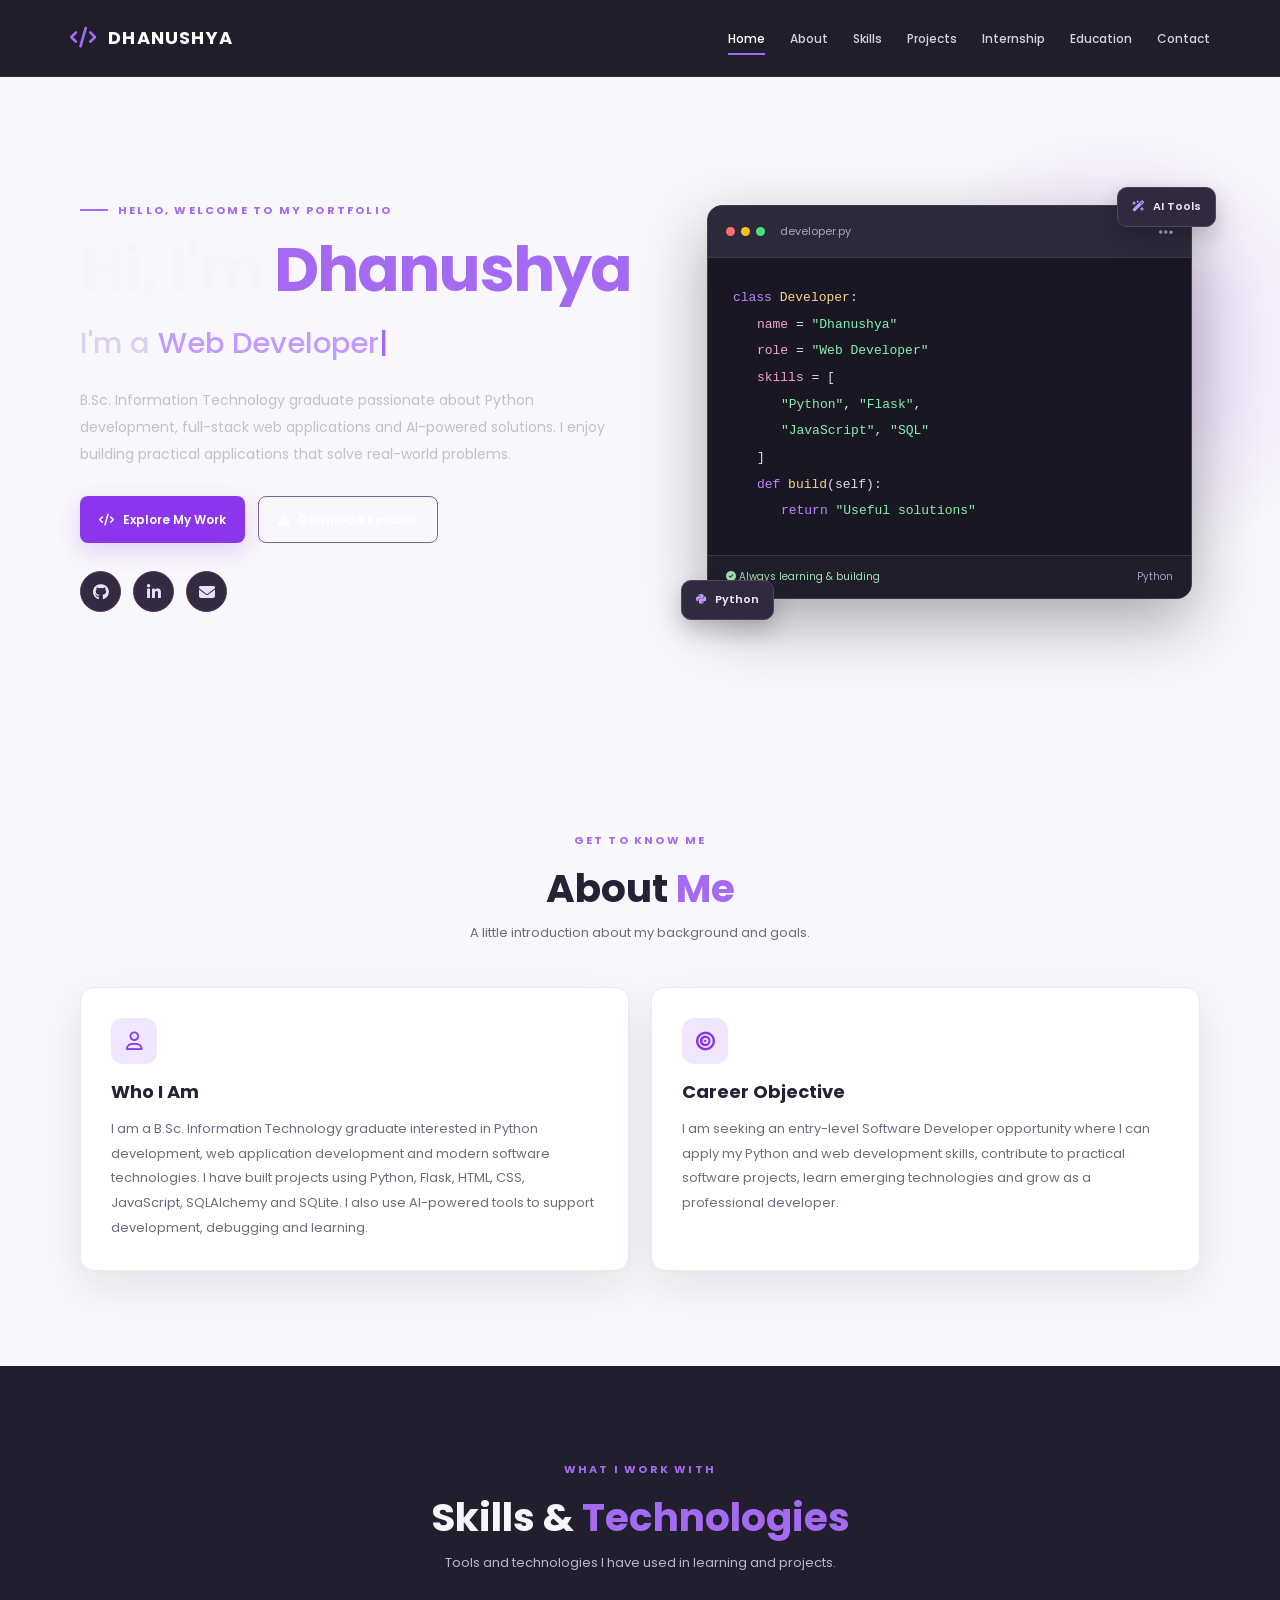
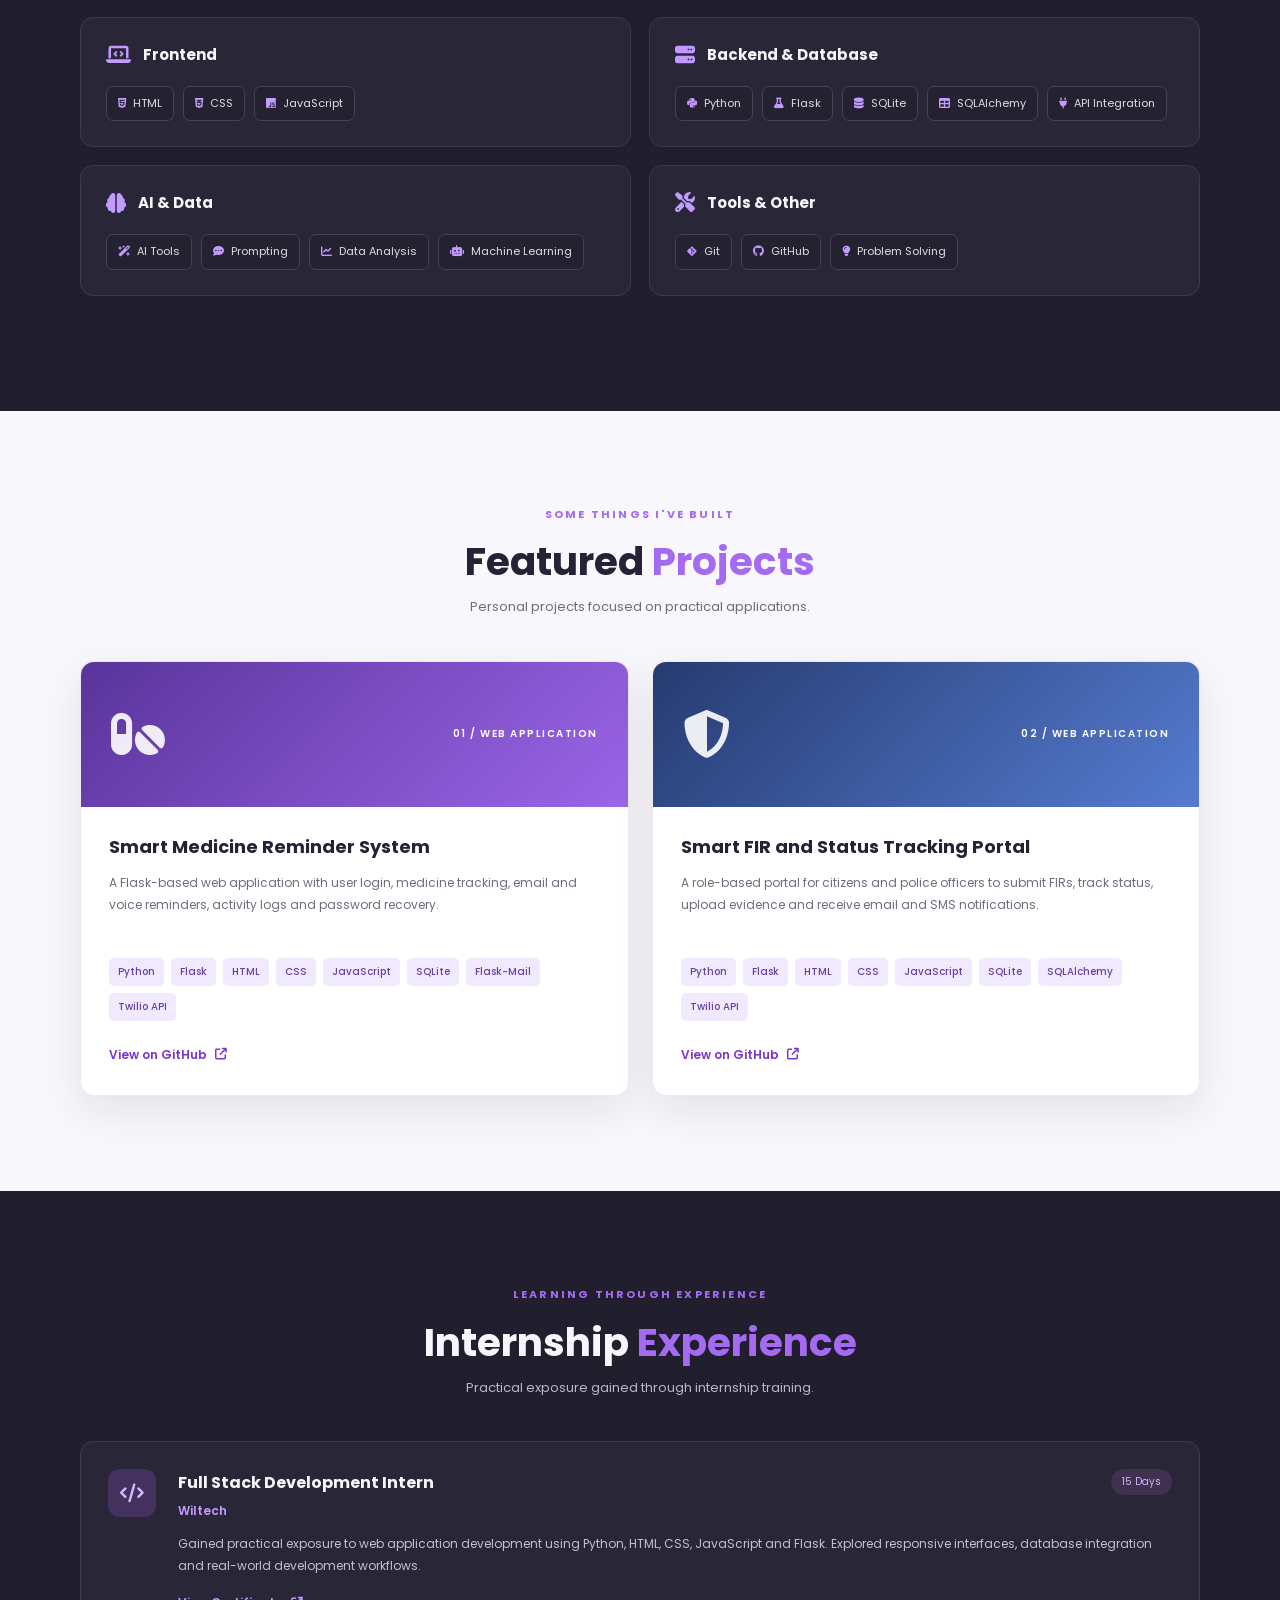
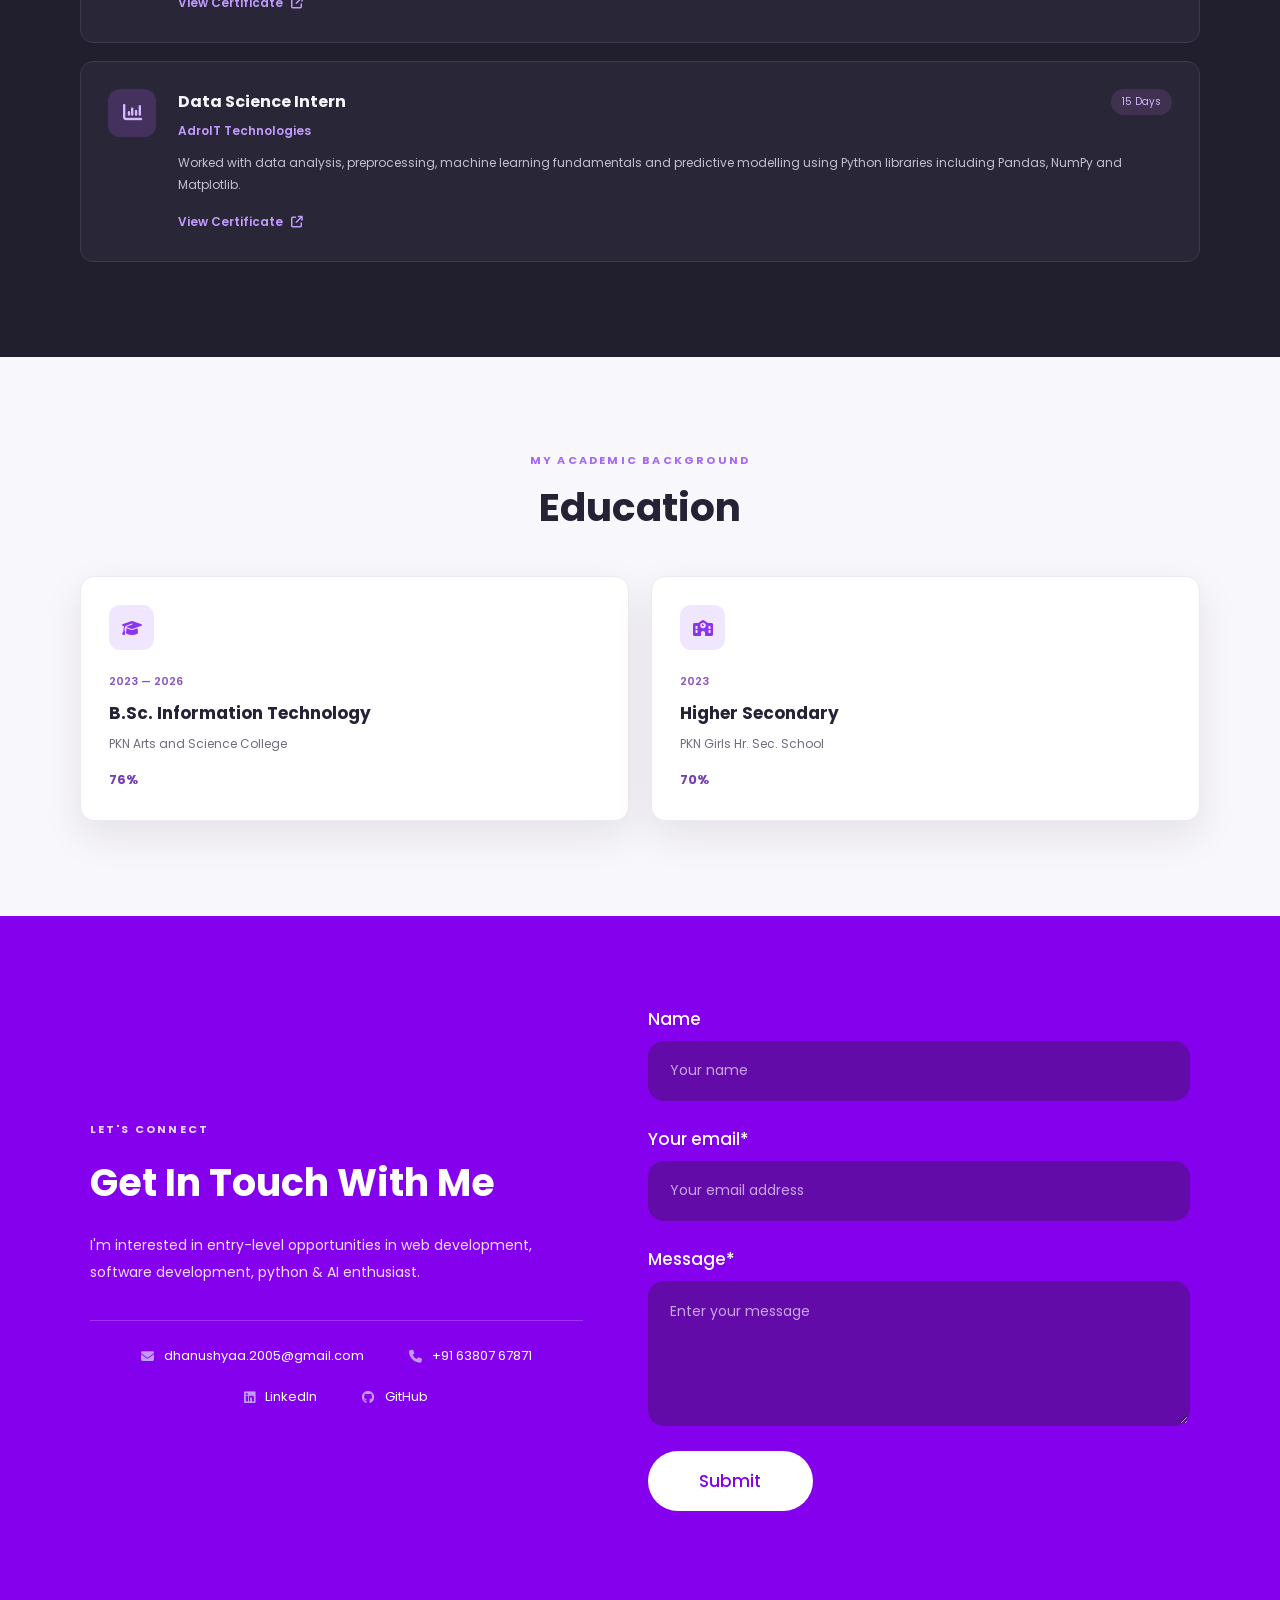
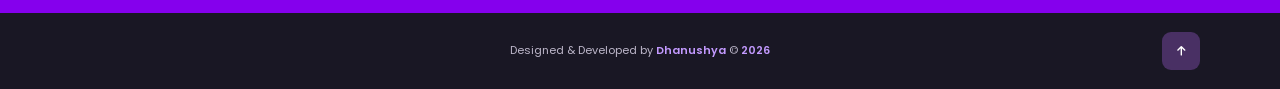
==== portfolio/index.html @ 27a15570 "Add files via upload" ====
<!DOCTYPE html>
<html lang="en">
<head>
    <meta charset="UTF-8">
    <meta name="viewport" content="width=device-width, initial-scale=1.0">
    <meta name="description" content="Dhanushya - Python and Flask Web Developer Portfolio">
    <title>Dhanushya | Web Developer Portfolio</title>

    <link rel="preconnect" href="https://fonts.googleapis.com">
    <link rel="preconnect" href="https://fonts.gstatic.com" crossorigin>
    <link href="https://fonts.googleapis.com/css2?family=Poppins:wght@300;400;500;600;700;800&display=swap" rel="stylesheet">
    <link rel="stylesheet" href="style.css">
    <link rel="stylesheet" href="https://cdnjs.cloudflare.com/ajax/libs/font-awesome/6.5.1/css/all.min.css">
</head>
<body>
    <header class="site-header">
        <nav class="navbar" aria-label="Main navigation">
            <a class="logo" href="#home"><i class="fa-solid fa-code"></i><span>DHANUSHYA</span></a>

            <button class="menu-toggle" id="menuToggle" type="button"
                    aria-label="Open navigation menu" aria-expanded="false"
                    aria-controls="primaryNavigation">
                <i class="fa-solid fa-bars"></i>
            </button>

            <ul class="nav-links" id="primaryNavigation">
                <li><a href="#home" class="nav-link active">Home</a></li>
                <li><a href="#about" class="nav-link">About</a></li>
                <li><a href="#skills" class="nav-link">Skills</a></li>
                <li><a href="#projects" class="nav-link">Projects</a></li>
                <li><a href="#internship" class="nav-link">Internship</a></li>
                <li><a href="#education" class="nav-link">Education</a></li>
                <li><a href="#contact" class="nav-link">Contact</a></li>
            </ul>
        </nav>
    </header>

    <main>
        <section class="hero section-shell" id="home">
            <div class="hero-content reveal">
                <p class="eyebrow"><span class="eyebrow-line"></span> HELLO, WELCOME TO MY PORTFOLIO</p>
                <h1>Hi, I'm <span class="accent-text">Dhanushya</span></h1>
                <h2 class="hero-role">I'm a <span id="typing" aria-live="polite"></span><span class="typing-cursor">|</span></h2>
                <p class="hero-description">
                    B.Sc. Information Technology graduate passionate about Python development,
                    full-stack web applications and AI-powered solutions. I enjoy building
                    practical applications that solve real-world problems.
                </p>

                <div class="hero-actions">
                    <a href="#projects" class="button button-primary"><i class="fa-solid fa-code"></i> Explore My Work</a>
                    <a href="dhanushya_resume (5).pdf" class="button button-secondary" download>
                        <i class="fa-solid fa-download"></i> Download Resume
                    </a>
                </div>

                <div class="social-links" aria-label="Social links">
                    <a href="https://github.com/Dhanushya-A" target="_blank" rel="noopener noreferrer" aria-label="GitHub"><i class="fa-brands fa-github"></i></a>
                    <a href="https://www.linkedin.com/in/dhanushya01/" target="_blank" rel="noopener noreferrer" aria-label="LinkedIn"><i class="fa-brands fa-linkedin-in"></i></a>
                    <a href="mailto:dhanushyaa.2005@gmail.com" aria-label="Email"><i class="fa-solid fa-envelope"></i></a>
                </div>
            </div>

            <div class="hero-visual reveal">
                <div class="code-window">
                    <div class="code-window-top">
                        <div class="window-dots"><span></span><span></span><span></span></div>
                        <span class="window-filename">developer.py</span>
                        <i class="fa-solid fa-ellipsis"></i>
                    </div>
                    <div class="code-body" aria-label="Decorative developer code example">
                        <p><span class="code-purple">class</span> <span class="code-yellow">Developer</span>:</p>
                        <p class="indent"><span class="code-pink">name</span> = <span class="code-green">"Dhanushya"</span></p>
                        <p class="indent"><span class="code-pink">role</span> = <span class="code-green">"Web Developer"</span></p>
                        <p class="indent"><span class="code-pink">skills</span> = [</p>
                        <p class="indent2"><span class="code-green">"Python"</span>, <span class="code-green">"Flask"</span>,</p>
                        <p class="indent2"><span class="code-green">"JavaScript"</span>, <span class="code-green">"SQL"</span></p>
                        <p class="indent">]</p>
                        <p class="indent"><span class="code-purple">def</span> <span class="code-yellow">build</span>(self):</p>
                        <p class="indent2"><span class="code-purple">return</span> <span class="code-green">"Useful solutions"</span></p>
                    </div>
                    <div class="code-window-bottom"><span><i class="fa-solid fa-circle-check"></i> Always learning & building</span><span>Python</span></div>
                </div>
                <div class="floating-chip chip-one"><i class="fa-brands fa-python"></i> Python</div>
                <div class="floating-chip chip-two"><i class="fa-solid fa-wand-magic-sparkles"></i> AI Tools</div>
            </div>
        </section>

        <section class="section section-light" id="about">
            <div class="section-heading reveal">
                <p class="eyebrow">GET TO KNOW ME</p>
                <h2>About <span class="accent-text">Me</span></h2>
                <p>A little introduction about my background and goals.</p>
            </div>
            <div class="about-grid">
                <article class="info-card about-card reveal">
                    <div class="card-icon"><i class="fa-regular fa-user"></i></div>
                    <h3>Who I Am</h3>
                    <p>
                        I am a B.Sc. Information Technology graduate interested in Python development,
                        web application development and modern software technologies. I have built
                        projects using Python, Flask, HTML, CSS, JavaScript, SQLAlchemy and SQLite.
                        I also use AI-powered tools to support development, debugging and learning.
                    </p>
                </article>
                <article class="info-card objective-card reveal">
                    <div class="card-icon"><i class="fa-solid fa-bullseye"></i></div>
                    <h3>Career Objective</h3>
                    <p>
                        I am seeking an entry-level Software Developer opportunity where I can apply
                        my Python and web development skills, contribute to practical software projects,
                        learn emerging technologies and grow as a professional developer.
                    </p>
                </article>
            </div>
        </section>

        <section class="section section-dark" id="skills">
            <div class="section-heading reveal">
                <p class="eyebrow">WHAT I WORK WITH</p>
                <h2>Skills & <span class="accent-text">Technologies</span></h2>
                <p>Tools and technologies I have used in learning and projects.</p>
            </div>
            <div class="skills-grid">
                <article class="skill-group reveal">
                    <div class="skill-group-title"><i class="fa-solid fa-laptop-code"></i><h3>Frontend</h3></div>
                    <div class="skill-tags">
                        <span><i class="fa-brands fa-html5"></i> HTML</span>
                        <span><i class="fa-brands fa-css3-alt"></i> CSS</span>
                        <span><i class="fa-brands fa-js"></i> JavaScript</span>
                    </div>
                </article>
                <article class="skill-group reveal">
                    <div class="skill-group-title"><i class="fa-solid fa-server"></i><h3>Backend & Database</h3></div>
                    <div class="skill-tags">
                        <span><i class="fa-brands fa-python"></i> Python</span>
                        <span><i class="fa-solid fa-flask"></i> Flask</span>
                        <span><i class="fa-solid fa-database"></i> SQLite</span>
                        <span><i class="fa-solid fa-table"></i> SQLAlchemy</span>
                        <span><i class="fa-solid fa-plug"></i> API Integration</span>
                    </div>
                </article>
                <article class="skill-group reveal">
                    <div class="skill-group-title"><i class="fa-solid fa-brain"></i><h3>AI & Data</h3></div>
                    <div class="skill-tags">
                        <span><i class="fa-solid fa-wand-magic-sparkles"></i> AI Tools</span>
                        <span><i class="fa-solid fa-comment-dots"></i> Prompting</span>
                        <span><i class="fa-solid fa-chart-line"></i> Data Analysis</span>
                        <span><i class="fa-solid fa-robot"></i> Machine Learning</span>
                    </div>
                </article>
                <article class="skill-group reveal">
                    <div class="skill-group-title"><i class="fa-solid fa-screwdriver-wrench"></i><h3>Tools & Other</h3></div>
                    <div class="skill-tags">
                        <span><i class="fa-brands fa-git-alt"></i> Git</span>
                        <span><i class="fa-brands fa-github"></i> GitHub</span>
                        <span><i class="fa-solid fa-lightbulb"></i> Problem Solving</span>
                    </div>
                </article>
            </div>
            <p class="skills-note"></p>
        </section>

        <section class="section section-light" id="projects">
            <div class="section-heading reveal">
                <p class="eyebrow">SOME THINGS I'VE BUILT</p>
                <h2>Featured <span class="accent-text">Projects</span></h2>
                <p>Personal projects focused on practical applications.</p>
            </div>
            <div class="projects-grid">
                <article class="project-card reveal">
                    <div class="project-top project-top-purple"><i class="fa-solid fa-pills"></i><span>01 / WEB APPLICATION</span></div>
                    <div class="project-content">
                        <h3>Smart Medicine Reminder System</h3>
                        <p>A Flask-based web application with user login, medicine tracking, email and voice reminders, activity logs and password recovery.</p>
                        <div class="tech-stack"><span>Python</span><span>Flask</span><span>HTML</span><span>CSS</span><span>JavaScript</span><span>SQLite</span><span>Flask-Mail</span><span>Twilio API</span></div>
                        <a class="project-link" href="https://github.com/Dhanushya-A/Medicine_reminder_webapp" target="_blank" rel="noopener noreferrer">View on GitHub <i class="fa-solid fa-arrow-up-right-from-square"></i></a>
                    </div>
                </article>
                <article class="project-card reveal">
                    <div class="project-top project-top-blue"><i class="fa-solid fa-shield-halved"></i><span>02 / WEB APPLICATION</span></div>
                    <div class="project-content">
                        <h3>Smart FIR and Status Tracking Portal</h3>
                        <p>A role-based portal for citizens and police officers to submit FIRs, track status, upload evidence and receive email and SMS notifications.</p>
                        <div class="tech-stack"><span>Python</span><span>Flask</span><span>HTML</span><span>CSS</span><span>JavaScript</span><span>SQLite</span><span>SQLAlchemy</span><span>Twilio API</span></div>
                        <a class="project-link" href="https://github.com/Dhanushya-A/Smart-FIR-and-Status-Tracking-Portal" target="_blank" rel="noopener noreferrer">View on GitHub <i class="fa-solid fa-arrow-up-right-from-square"></i></a>
                    </div>
                </article>
            </div>
        </section>

        <section class="section section-dark" id="internship">
            <div class="section-heading reveal">
                <p class="eyebrow">LEARNING THROUGH EXPERIENCE</p>
                <h2>Internship <span class="accent-text">Experience</span></h2>
                <p>Practical exposure gained through internship training.</p>
            </div>
            <div class="experience-list">
                <article class="experience-card reveal">
                    <div class="experience-icon"><i class="fa-solid fa-code"></i></div>
                    <div class="experience-body">
                        <div class="experience-heading"><h3>Full Stack Development Intern</h3><span>15 Days</span></div>
                        <p class="company-name">Wiltech</p>
                        <p>Gained practical exposure to web application development using Python, HTML, CSS, JavaScript and Flask. Explored responsive interfaces, database integration and real-world development workflows.</p>
                        <a class="text-link" href="certificates/intern_certificate.jpg" target="_blank" rel="noopener noreferrer">View Certificate <i class="fa-solid fa-arrow-up-right-from-square"></i></a>
                    </div>
                </article>
                <article class="experience-card reveal">
                    <div class="experience-icon"><i class="fa-solid fa-chart-column"></i></div>
                    <div class="experience-body">
                        <div class="experience-heading"><h3>Data Science Intern</h3><span>15 Days</span></div>
                        <p class="company-name">AdroIT Technologies</p>
                        <p>Worked with data analysis, preprocessing, machine learning fundamentals and predictive modelling using Python libraries including Pandas, NumPy and Matplotlib.</p>
                        <a class="text-link" href="ds_intern_certificate.jpg" target="_blank" rel="noopener noreferrer">View Certificate <i class="fa-solid fa-arrow-up-right-from-square"></i></a>
                    </div>
                </article>
            </div>
        </section>

        <section class="section section-light" id="education">
            <div class="section-heading reveal">
                <p class="eyebrow">MY ACADEMIC BACKGROUND</p>
                <h2>Education</h2>
            </div>
            <div class="education-grid">
                <article class="education-card reveal">
                    <div class="education-icon"><i class="fa-solid fa-graduation-cap"></i></div>
                    <span class="education-year">2023 — 2026</span>
                    <h3>B.Sc. Information Technology</h3>
                    <p>PKN Arts and Science College</p>
                    <strong>76%</strong>
                </article>
                <article class="education-card reveal">
                    <div class="education-icon"><i class="fa-solid fa-school"></i></div>
                    <span class="education-year">2023</span>
                    <h3>Higher Secondary</h3>
                    <p>PKN Girls Hr. Sec. School</p>
                    <strong>70%</strong>
                </article>
            </div>
        </section>

        
<section class="contact-section" id="contact">

    <div class="contact-layout">

        <div class="contact-copy">
            <p class="eyebrow">LET'S CONNECT</p>

            <h2>Get In Touch With Me</h2>

            <p class="contact-intro">
                I'm interested in entry-level opportunities in web development, software development, python & AI enthusiast.
            </p>

            <div class="contact-details">
                <a href="mailto:dhanushyaa.2005@gmail.com">
                    <i class="fa-solid fa-envelope"></i>
                    dhanushyaa.2005@gmail.com
                </a>

                <a href="tel:+916380767871">
                    <i class="fa-solid fa-phone"></i>
                    +91 63807 67871
                </a>

                <a href="https://www.linkedin.com/in/dhanushya01/"
                   target="_blank">
                    <i class="fa-brands fa-linkedin"></i>
                    LinkedIn
                </a>

                <a href="https://github.com/Dhanushya-A"
                   target="_blank">
                    <i class="fa-brands fa-github"></i>
                    GitHub
                </a>
            </div>
        </div>

        <form class="contact-form" id="contactForm">

            <div class="form-group">
                <label for="contactName">Name</label>
                <input
                    type="text"
                    id="contactName"
                    placeholder="Your name"
                    required>
            </div>

            <div class="form-group">
                <label for="contactEmail">Your email*</label>
                <input
                    type="email"
                    id="contactEmail"
                    placeholder="Your email address"
                    required>
            </div>

            <div class="form-group">
                <label for="contactMessage">Message*</label>
                <textarea
                    id="contactMessage"
                    placeholder="Enter your message"
                    rows="5"
                    required></textarea>
            </div>

            <button type="submit" class="contact-submit">
                Submit
            </button>

            <p class="form-note" id="formNote"></p>

        </form>

    </div>

</section>

    </main>

    <footer class="site-footer">
        <p>Designed & Developed by <span>Dhanushya</span> &copy; <span id="year"></span></p>
        <a href="#home" class="back-to-top" id="topBtn" aria-label="Back to top"><i class="fa-solid fa-arrow-up"></i></a>
    </footer>

    <script src="script.js"></script>
</body>
</html>
---- portfolio/style.css ----
/* ==============================
   Dhanushya Portfolio
   Dark charcoal + purple theme
   ============================== */

:root {
    --bg-dark: #211f2e;
    --bg-darker: #191724;
    --bg-card: #292638;
    --purple: #a56af2;
    --purple-bright: #8b35ed;
    --purple-soft: #eadcff;
    --text-dark: #252236;
    --text-muted: #6f6b7c;
    --text-light: #f7f5fb;
    --border-dark: #40384f;
    --white: #ffffff;
    --section-light: #f8f7fb;
    --shadow: 0 15px 40px rgba(31, 24, 49, 0.09);
}

* {
    margin: 0;
    padding: 0;
    box-sizing: border-box;
}

html {
    scroll-behavior: smooth;
    scroll-padding-top: 85px;
}

body {
    font-family: "Poppins", sans-serif;
    color: var(--text-dark);
    background: var(--section-light);
    line-height: 1.6;
}

a { color: inherit; }
button { font: inherit; }

.site-header {
    position: sticky;
    top: 0;
    z-index: 1000;
    background: rgba(25, 23, 36, 0.97);
    backdrop-filter: blur(14px);
    border-bottom: 1px solid rgba(255,255,255,0.07);
}

.navbar {
    max-width: 1200px;
    min-height: 76px;
    margin: 0 auto;
    padding: 0 30px;
    display: flex;
    align-items: center;
    justify-content: space-between;
    gap: 24px;
}

.logo {
    display: inline-flex;
    align-items: center;
    gap: 11px;
    color: var(--white);
    text-decoration: none;
    font-size: 18px;
    font-weight: 700;
    letter-spacing: 1.2px;
    white-space: nowrap;
}

.logo i { color: var(--purple); font-size: 21px; }

.nav-links {
    display: flex;
    align-items: center;
    justify-content: flex-end;
    gap: 25px;
    list-style: none;
}

.nav-link {
    color: #d5d1df;
    text-decoration: none;
    font-size: 12px;
    font-weight: 500;
    transition: color .25s ease;
    position: relative;
}

.nav-link::after {
    content: "";
    position: absolute;
    left: 0;
    bottom: -8px;
    width: 0;
    height: 2px;
    background: var(--purple);
    transition: width .25s ease;
}

.nav-link:hover, .nav-link.active { color: var(--white); }
.nav-link:hover::after, .nav-link.active::after { width: 100%; }

.menu-toggle {
    display: none;
    width: 44px;
    height: 44px;
    border: 1px solid #514364;
    border-radius: 11px;
    background: #302a3e;
    color: var(--purple-soft);
    font-size: 19px;
    cursor: pointer;
    align-items: center;
    justify-content: center;
}

.menu-toggle:hover { background: var(--purple-bright); color: white; }

.section-shell, .section-heading, .about-grid, .skills-grid,
.projects-grid, .experience-list, .education-grid {
    width: min(1120px, calc(100% - 48px));
    margin-left: auto;
    margin-right: auto;
}

.hero {
    min-height: 660px;
    padding-top: 85px;
    padding-bottom: 85px;
    display: grid;
    grid-template-columns: 1.05fr .95fr;
    align-items: center;
    gap: 65px;
    color: var(--text-light);
    position: relative;
    isolation: isolate;
}

.hero::before {
    content: "";
    position: absolute;
    z-index: -1;
    width: 470px;
    height: 470px;
    right: -150px;
    top: 40px;
    border-radius: 50%;
    background: radial-gradient(circle, rgba(139,53,237,.18), transparent 68%);
}

.hero-content { max-width: 600px; }

.eyebrow {
    color: var(--purple);
    font-size: 11px;
    font-weight: 700;
    letter-spacing: 2.2px;
    margin-bottom: 15px;
}

.hero .eyebrow { display: flex; align-items: center; gap: 10px; }
.eyebrow-line { width: 28px; height: 2px; background: var(--purple); }

.hero h1 {
    font-size: clamp(39px, 5vw, 62px);
    line-height: 1.16;
    letter-spacing: -1.8px;
    margin-bottom: 14px;
}

.accent-text { color: var(--purple); }

.hero-role {
    min-height: 43px;
    color: #ddd0f5;
    font-size: clamp(20px, 2.7vw, 29px);
    font-weight: 500;
    margin-bottom: 20px;
}

#typing { color: #c39aff; }
.typing-cursor { color: var(--purple); animation: blink .8s steps(2, start) infinite; }

.hero-description {
    color: #c4c0ce;
    max-width: 570px;
    font-size: 14px;
    line-height: 1.95;
    margin-bottom: 28px;
}

.hero-actions { display: flex; flex-wrap: wrap; gap: 13px; }

.button {
    min-height: 47px;
    padding: 12px 19px;
    display: inline-flex;
    align-items: center;
    justify-content: center;
    gap: 9px;
    border-radius: 8px;
    text-decoration: none;
    font-size: 12px;
    font-weight: 600;
    transition: transform .25s ease, box-shadow .25s ease, background .25s ease;
}

.button:hover { transform: translateY(-3px); }

.button-primary {
    background: var(--purple-bright);
    color: white;
    box-shadow: 0 8px 22px rgba(139,53,237,.2);
}

.button-primary:hover { background: #7624d6; box-shadow: 0 12px 25px rgba(139,53,237,.3); }

.button-secondary {
    color: white;
    border: 1px solid #79619a;
    background: rgba(255,255,255,.035);
}

.button-secondary:hover { background: #352a48; }

.social-links { display: flex; gap: 12px; margin-top: 28px; }

.social-links a {
    width: 41px;
    height: 41px;
    display: grid;
    place-items: center;
    border-radius: 50%;
    color: #e9e1f4;
    background: #342b43;
    border: 1px solid #4a3c5c;
    text-decoration: none;
    transition: .25s ease;
}

.social-links a:hover {
    color: white;
    background: var(--purple-bright);
    transform: translateY(-4px);
}

.hero-visual { position: relative; padding: 18px 8px 28px; }

.code-window {
    overflow: hidden;
    border-radius: 15px;
    background: var(--bg-darker);
    border: 1px solid #453951;
    box-shadow: 0 24px 65px rgba(0,0,0,.32);
    animation: float 5s ease-in-out infinite;
}

.code-window-top {
    height: 52px;
    display: flex;
    align-items: center;
    gap: 15px;
    padding: 0 18px;
    color: #aaa3b8;
    background: #2c293a;
    border-bottom: 1px solid #3d354a;
    font-size: 11px;
}

.window-dots { display: flex; gap: 6px; }
.window-dots span { width: 9px; height: 9px; border-radius: 50%; background: #f87171; }
.window-dots span:nth-child(2) { background: #fbbf24; }
.window-dots span:nth-child(3) { background: #4ade80; }
.window-filename { flex: 1; }
.code-window-top > i { font-size: 16px; }

.code-body {
    padding: 27px 25px 30px;
    min-height: 290px;
    color: #e1dce9;
    font: 13px/2.05 Consolas, "Courier New", monospace;
    overflow-x: auto;
}

.code-body p { white-space: nowrap; }
.indent { padding-left: 24px; }
.indent2 { padding-left: 48px; }
.code-purple { color: #c084fc; }
.code-yellow { color: #fcd38d; }
.code-green { color: #86efac; }
.code-pink { color: #f0a6d5; }

.code-window-bottom {
    display: flex;
    justify-content: space-between;
    gap: 12px;
    padding: 13px 18px;
    color: #9fe3b2;
    background: #211e2c;
    border-top: 1px solid #3d354a;
    font-size: 10px;
}

.code-window-bottom span:last-child { color: #a99bbd; }

.floating-chip {
    position: absolute;
    padding: 10px 14px;
    border: 1px solid #514265;
    border-radius: 10px;
    color: #eee8f8;
    background: #302a3e;
    box-shadow: 0 10px 25px rgba(0,0,0,.22);
    font-size: 11px;
    font-weight: 600;
}
.floating-chip i { color: #c39aff; margin-right: 6px; }
.chip-one { left: -18px; bottom: 7px; }
.chip-two { right: -16px; top: 0; }

.section { padding: 95px 0; }
.section-light { background: var(--section-light); }
.section-dark { background: var(--bg-dark); color: var(--text-light); }

.section-heading { text-align: center; margin-bottom: 43px; }
.section-heading h2 { font-size: clamp(29px, 4vw, 39px); line-height: 1.25; margin-bottom: 10px; }
.section-heading > p:last-child { color: var(--text-muted); font-size: 13px; }
.section-dark .section-heading > p:last-child { color: #bcb6c9; }

.about-grid { display: grid; grid-template-columns: repeat(2, 1fr); gap: 22px; }

.info-card {
    padding: 30px;
    background: white;
    border: 1px solid #ece9f2;
    border-radius: 14px;
    box-shadow: var(--shadow);
}
.info-card h3 { margin: 14px 0 10px; font-size: 18px; }
.info-card p { color: var(--text-muted); font-size: 13px; line-height: 1.9; }
.card-icon {
    width: 46px; height: 46px; display: grid; place-items: center;
    border-radius: 12px; color: var(--purple-bright); background: #f0e7ff; font-size: 19px;
}

.skills-grid { display: grid; grid-template-columns: repeat(2, 1fr); gap: 18px; }
.skill-group {
    padding: 25px;
    border: 1px solid var(--border-dark);
    border-radius: 13px;
    background: var(--bg-card);
}
.skill-group-title { display: flex; align-items: center; gap: 12px; margin-bottom: 19px; }
.skill-group-title > i { color: #c39aff; font-size: 20px; }
.skill-group-title h3 { font-size: 15px; }
.skill-tags { display: flex; flex-wrap: wrap; gap: 9px; }
.skill-tags span {
    display: inline-flex; align-items: center; gap: 7px;
    padding: 8px 11px; border: 1px solid #4a405b; border-radius: 7px;
    color: #e1dce9; background: #242130; font-size: 11px;
}
.skill-tags i { color: #c39aff; }
.skills-note { width: min(1120px, calc(100% - 48px)); margin: 20px auto 0; color: #bcb6c9; font-size: 11px; text-align: center; }

.projects-grid { display: grid; grid-template-columns: repeat(2, 1fr); gap: 23px; }
.project-card {
    overflow: hidden; background: white; border: 1px solid #ece9f2;
    border-radius: 14px; box-shadow: var(--shadow); transition: transform .25s ease, box-shadow .25s ease;
}
.project-card:hover { transform: translateY(-6px); box-shadow: 0 20px 45px rgba(31,24,49,.13); }
.project-top {
    min-height: 145px; display: flex; align-items: center; justify-content: space-between;
    padding: 25px 30px; color: white;
}
.project-top > i { font-size: 48px; opacity: .9; }
.project-top > span { font-size: 10px; letter-spacing: 1.5px; font-weight: 600; }
.project-top-purple { background: linear-gradient(135deg, #59349b, #9b65e8); }
.project-top-blue { background: linear-gradient(135deg, #263b70, #557bd0); }
.project-content { padding: 26px 28px 29px; }
.project-content h3 { font-size: 18px; margin-bottom: 10px; }
.project-content p { color: var(--text-muted); font-size: 12px; line-height: 1.85; min-height: 68px; }
.tech-stack { display: flex; flex-wrap: wrap; gap: 7px; margin: 18px 0 20px; }
.tech-stack span { padding: 6px 9px; border-radius: 5px; color: #6840a0; background: #f1eaff; font-size: 10px; font-weight: 500; }
.project-link, .text-link {
    display: inline-flex; align-items: center; gap: 8px; color: #7b36ce;
    text-decoration: none; font-size: 12px; font-weight: 600;
}
.project-link:hover, .text-link:hover { color: #4f1c91; }

.experience-list { display: grid; gap: 18px; }
.experience-card {
    display: flex; gap: 22px; padding: 27px;
    border: 1px solid var(--border-dark); border-radius: 13px; background: var(--bg-card);
}
.experience-icon {
    flex: 0 0 48px; width: 48px; height: 48px; display: grid; place-items: center;
    color: #d5b8ff; background: #44315d; border-radius: 12px; font-size: 19px;
}
.experience-body { flex: 1; }
.experience-heading { display: flex; justify-content: space-between; align-items: center; gap: 15px; }
.experience-heading h3 { font-size: 16px; }
.experience-heading > span { color: #d1b5fa; background: #403151; border-radius: 20px; padding: 5px 11px; font-size: 10px; white-space: nowrap; }
.company-name { color: #c39aff !important; font-weight: 600; margin: 5px 0 10px !important; }
.experience-body p { color: #c4c0ce; font-size: 12px; line-height: 1.85; margin-bottom: 12px; }
.experience-body .text-link { color: #c39aff; }

.education-grid { display: grid; grid-template-columns: repeat(2, 1fr); gap: 22px; }
.education-card {
    padding: 28px; background: white; border: 1px solid #ece9f2;
    border-radius: 14px; box-shadow: var(--shadow);
}
.education-icon {
    width: 45px; height: 45px; display: grid; place-items: center;
    color: var(--purple-bright); background: #f0e7ff; border-radius: 11px; margin-bottom: 17px;
}
.education-year { color: #8954c5; font-size: 11px; font-weight: 600; }
.education-card h3 { font-size: 17px; margin: 7px 0; }
.education-card p { color: var(--text-muted); font-size: 12px; margin-bottom: 13px; }
.education-card strong { color: #7440b5; font-size: 13px; }

.contact-section {
    padding: 90px 24px;
    color: white;
    text-align: center;
    background: radial-gradient(circle at 15% 20%, rgba(183,137,255,.2), transparent 28%),
                linear-gradient(135deg, #38234f, #211f2e 75%);
}
.contact-inner { max-width: 760px; margin: 0 auto; }
.contact-inner h2 { font-size: clamp(28px, 4vw, 42px); line-height: 1.25; margin-bottom: 14px; }
.contact-intro { max-width: 590px; margin: 0 auto 25px; color: #d0c8dc; font-size: 13px; line-height: 1.9; }
.button-light { color: #45216f; background: white; }
.button-light:hover { background: #eee3ff; }
.contact-details {
    display: flex; flex-wrap: wrap; justify-content: center; gap: 17px 25px; margin-top: 35px;
}
.contact-details a {
    display: inline-flex; align-items: center; gap: 8px; color: #e0d7ed;
    text-decoration: none; font-size: 11px;
}
.contact-details a i { color: #c39aff; }
.contact-details a:hover { color: white; }

.site-footer {
    min-height: 76px; padding: 18px 30px; display: flex; align-items: center;
    justify-content: center; position: relative; color: #bcb6c9; background: var(--bg-darker);
    text-align: center; font-size: 11px;
}
.site-footer p span { color: #c39aff; font-weight: 600; }
.back-to-top {
    position: absolute; right: max(25px, calc((100vw - 1120px) / 2));
    width: 38px; height: 38px; display: grid; place-items: center;
    border-radius: 9px; color: white; background: #493064; text-decoration: none;
    transition: background .2s ease, transform .2s ease;
}
.back-to-top:hover { background: var(--purple-bright); transform: translateY(-3px); }

.reveal { opacity: 0; transform: translateY(22px); transition: opacity .65s ease, transform .65s ease; }
.reveal.visible { opacity: 1; transform: translateY(0); }

@keyframes blink { to { opacity: 0; } }
@keyframes float { 0%, 100% { transform: translateY(0); } 50% { transform: translateY(-9px); } }

@media (max-width: 980px) {
    .navbar { padding: 0 24px; }
    .nav-links { gap: 15px; }
    .nav-link { font-size: 11px; }
    .hero { gap: 35px; }
}

@media (max-width: 800px) {
    .navbar { min-height: 70px; flex-wrap: wrap; padding: 12px 22px; }
    .menu-toggle { display: inline-flex; margin-left: auto; }
    .nav-links {
        display: none; position: absolute; top: calc(100% + 8px); right: 18px;
        width: min(280px, calc(100vw - 36px)); padding: 12px;
        flex-direction: column; align-items: stretch; gap: 3px;
        border: 1px solid #453951; border-radius: 13px; background: #242130;
        box-shadow: 0 16px 35px rgba(0,0,0,.3);
    }
    .nav-links.is-open { display: flex; }
    .nav-links li { width: 100%; }
    .nav-link { display: block; padding: 11px 13px; border-radius: 7px; font-size: 12px; }
    .nav-link::after { display: none; }
    .nav-link:hover, .nav-link.active { color: white; background: #3a2d4c; }
    .hero { grid-template-columns: 1fr; min-height: auto; padding-top: 75px; padding-bottom: 80px; text-align: center; }
    .hero-content { margin: 0 auto; }
    .hero .eyebrow { justify-content: center; }
    .hero-description { margin-left: auto; margin-right: auto; }
    .hero-actions, .social-links { justify-content: center; }
    .hero-visual { width: min(100%, 560px); margin: 0 auto; }
    .chip-one { left: -5px; }
    .chip-two { right: -5px; }
}

@media (max-width: 600px) {
    .section { padding: 70px 0; }
    .section-shell, .section-heading, .about-grid, .skills-grid,
    .projects-grid, .experience-list, .education-grid {
        width: calc(100% - 36px);
    }
    .hero { padding-top: 58px; padding-bottom: 65px; gap: 38px; }
    .hero h1 { letter-spacing: -1px; }
    .hero-description { font-size: 12px; }
    .hero-actions { flex-direction: column; }
    .hero-actions .button { width: 100%; }
    .hero-visual { padding: 15px 0 25px; }
    .code-body { padding: 21px 15px; font-size: 11px; min-height: 260px; }
    .floating-chip { font-size: 10px; padding: 8px 10px; }
    .chip-one { left: -4px; bottom: 0; }
    .chip-two { right: -4px; top: 0; }
    .about-grid, .skills-grid, .projects-grid, .education-grid { grid-template-columns: 1fr; }
    .info-card, .skill-group, .project-content, .education-card { padding: 22px; }
    .project-top { min-height: 115px; padding: 20px 22px; }
    .project-content p { min-height: 0; }
    .experience-card { padding: 20px; gap: 14px; }
    .experience-heading { align-items: flex-start; flex-direction: column; gap: 5px; }
    .contact-section { padding: 70px 20px; }
    .contact-details { flex-direction: column; align-items: center; gap: 13px; }
    .site-footer { padding: 20px 65px 20px 18px; }
    .back-to-top { right: 16px; }
}

@media (prefers-reduced-motion: reduce) {
    *, *::before, *::after {
        scroll-behavior: auto !important;
        animation-duration: .01ms !important;
        animation-iteration-count: 1 !important;
        transition-duration: .01ms !important;
    }
    .reveal { opacity: 1; transform: none; }
}

/* ===== Contact Form Design ===== */

.contact-section {
    padding: 90px 7%;
    background: #8500ed;
    color: white;
}

.contact-layout {
    max-width: 1150px;
    margin: auto;
    display: grid;
    grid-template-columns: 0.9fr 1.1fr;
    align-items: center;
    gap: 60px;
}

.contact-copy h2 {
    font-size: 38px;
    margin-bottom: 18px;
}

.contact-copy .eyebrow {
    color: #ead7ff;
}

.contact-intro {
    color: #f0dcff;
    font-size: 14px;
    line-height: 1.9;
    margin-bottom: 30px;
}

.contact-details {
    display: flex;
    flex-direction: column;
    align-items: flex-start;
    gap: 18px;
}

.contact-details a {
    display: flex;
    align-items: center;
    gap: 12px;
    color: white;
    text-decoration: none;
    font-size: 13px;
}

.contact-details i {
    color: #ead7ff;
}

/* Form */

.contact-form {
    width: 100%;
    max-width: 600px;
}

.form-group {
    display: flex;
    flex-direction: column;
    gap: 8px;
    margin-bottom: 25px;
}

.form-group label {
    color: white;
    font-size: 17px;
    font-weight: 500;
}

.form-group input,
.form-group textarea {
    width: 100%;
    padding: 18px 20px;
    border: 2px solid transparent;
    border-radius: 16px;
    outline: none;

    background: rgba(70, 20, 115, 0.55);
    color: white;

    font-family: 'Poppins', sans-serif;
    font-size: 14px;

    transition: 0.3s ease;
}

.form-group input {
    height: 60px;
}

.form-group textarea {
    min-height: 120px;
    resize: vertical;
}

.form-group input::placeholder,
.form-group textarea::placeholder {
    color: #c9a5e9;
}

.form-group input:focus,
.form-group textarea:focus {
    border-color: white;
    background: rgba(70, 20, 115, 0.75);
}

.contact-submit {
    width: 165px;
    height: 60px;

    border: none;
    border-radius: 40px;

    background: white;
    color: #8500ed;

    font-family: 'Poppins', sans-serif;
    font-size: 17px;
    font-weight: 500;

    cursor: pointer;
    transition: 0.3s ease;
}

.contact-submit:hover {
    transform: translateY(-4px);
    box-shadow: 0 10px 25px rgba(50, 0, 80, 0.25);
}

.form-note {
    margin-top: 12px;
    font-size: 11px;
    color: #f0dcff;
}

/* Mobile responsive */

@media (max-width: 800px) {
    .contact-layout {
        grid-template-columns: 1fr;
        gap: 35px;
    }

    .contact-copy {
        text-align: center;
    }

    .contact-copy h2 {
        font-size: 30px;
    }

    .contact-details {
        align-items: center;
    }

    .contact-form {
        max-width: 100%;
    }
}

@media (max-width: 480px) {
    .contact-section {
        padding: 60px 20px;
    }

    .contact-form {
        width: 100%;
    }

    .contact-submit {
        width: 100%;
    }
}

/* Professional Contact Section Alignment */

.contact-layout {
    display: grid;
    grid-template-columns: 1fr 1.1fr;
    align-items: center;
    column-gap: 65px;
    row-gap: 45px;
}

/* Left content */
.contact-copy {
    text-align: left;
}

.contact-copy h2 {
    text-align: left;
}

.contact-intro {
    text-align: left;
}

/* Form alignment */
.contact-form {
    width: 100%;
    max-width: 100%;
}

.form-group {
    align-items: stretch;
}

.form-group label {
    text-align: left;
}

.contact-submit {
    display: block;
    margin-left: 0;
}

/* Contact details horizontal row */
.contact-details {
    grid-column: 1 / -1;
    display: flex;
    flex-direction: row;
    flex-wrap: wrap;
    justify-content: center;
    align-items: center;
    gap: 20px 45px;
    padding-top: 25px;
    border-top: 1px solid rgba(255,255,255,0.2);
}

.contact-details a {
    display: inline-flex;
    align-items: center;
    gap: 10px;
    white-space: nowrap;
}

/* Tablet and mobile */
@media (max-width: 800px) {
    .contact-layout {
        grid-template-columns: 1fr;
        gap: 35px;
    }

    .contact-copy {
        text-align: center;
    }

    .contact-copy h2,
    .contact-intro {
        text-align: center;
    }

    .contact-details {
        grid-column: 1;
        justify-content: center;
    }
}

@media (max-width: 480px) {
    .contact-details {
        gap: 18px 25px;
    }

    .contact-details a {
        font-size: 12px;
    }
}
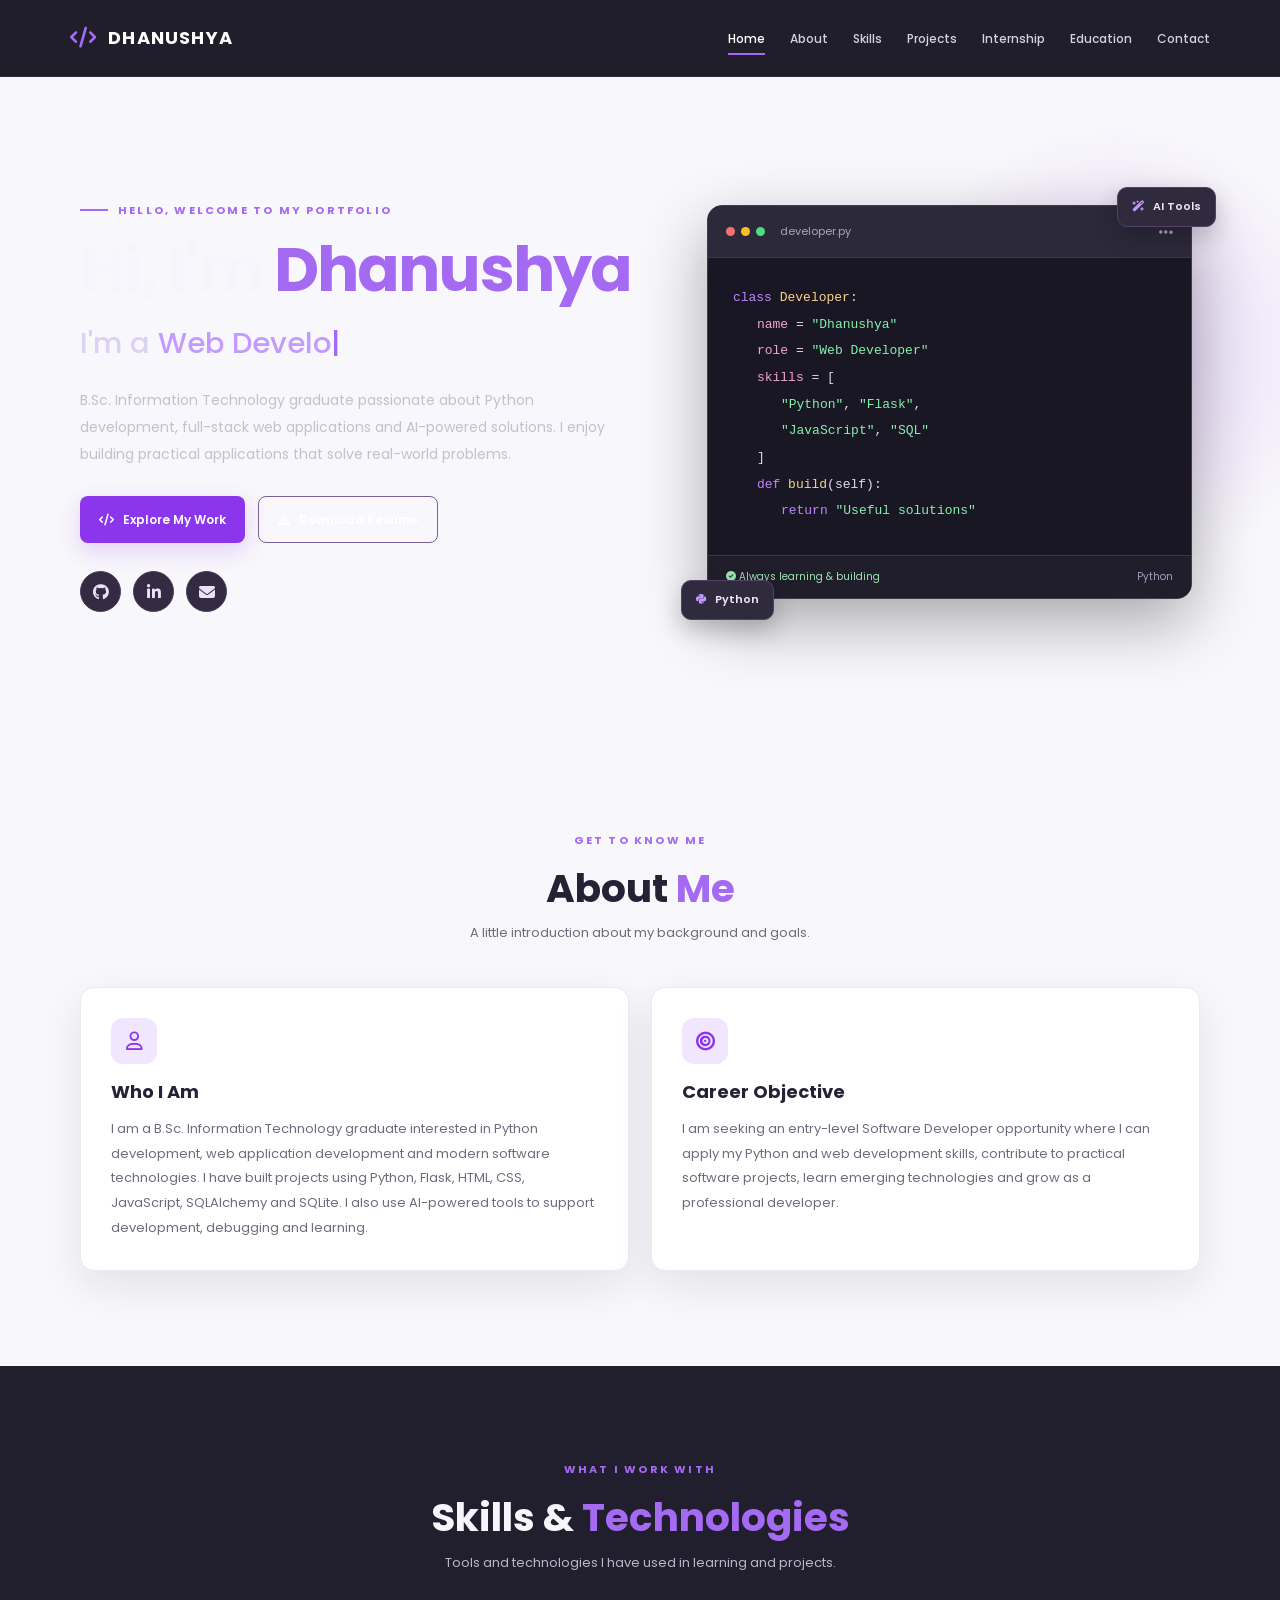
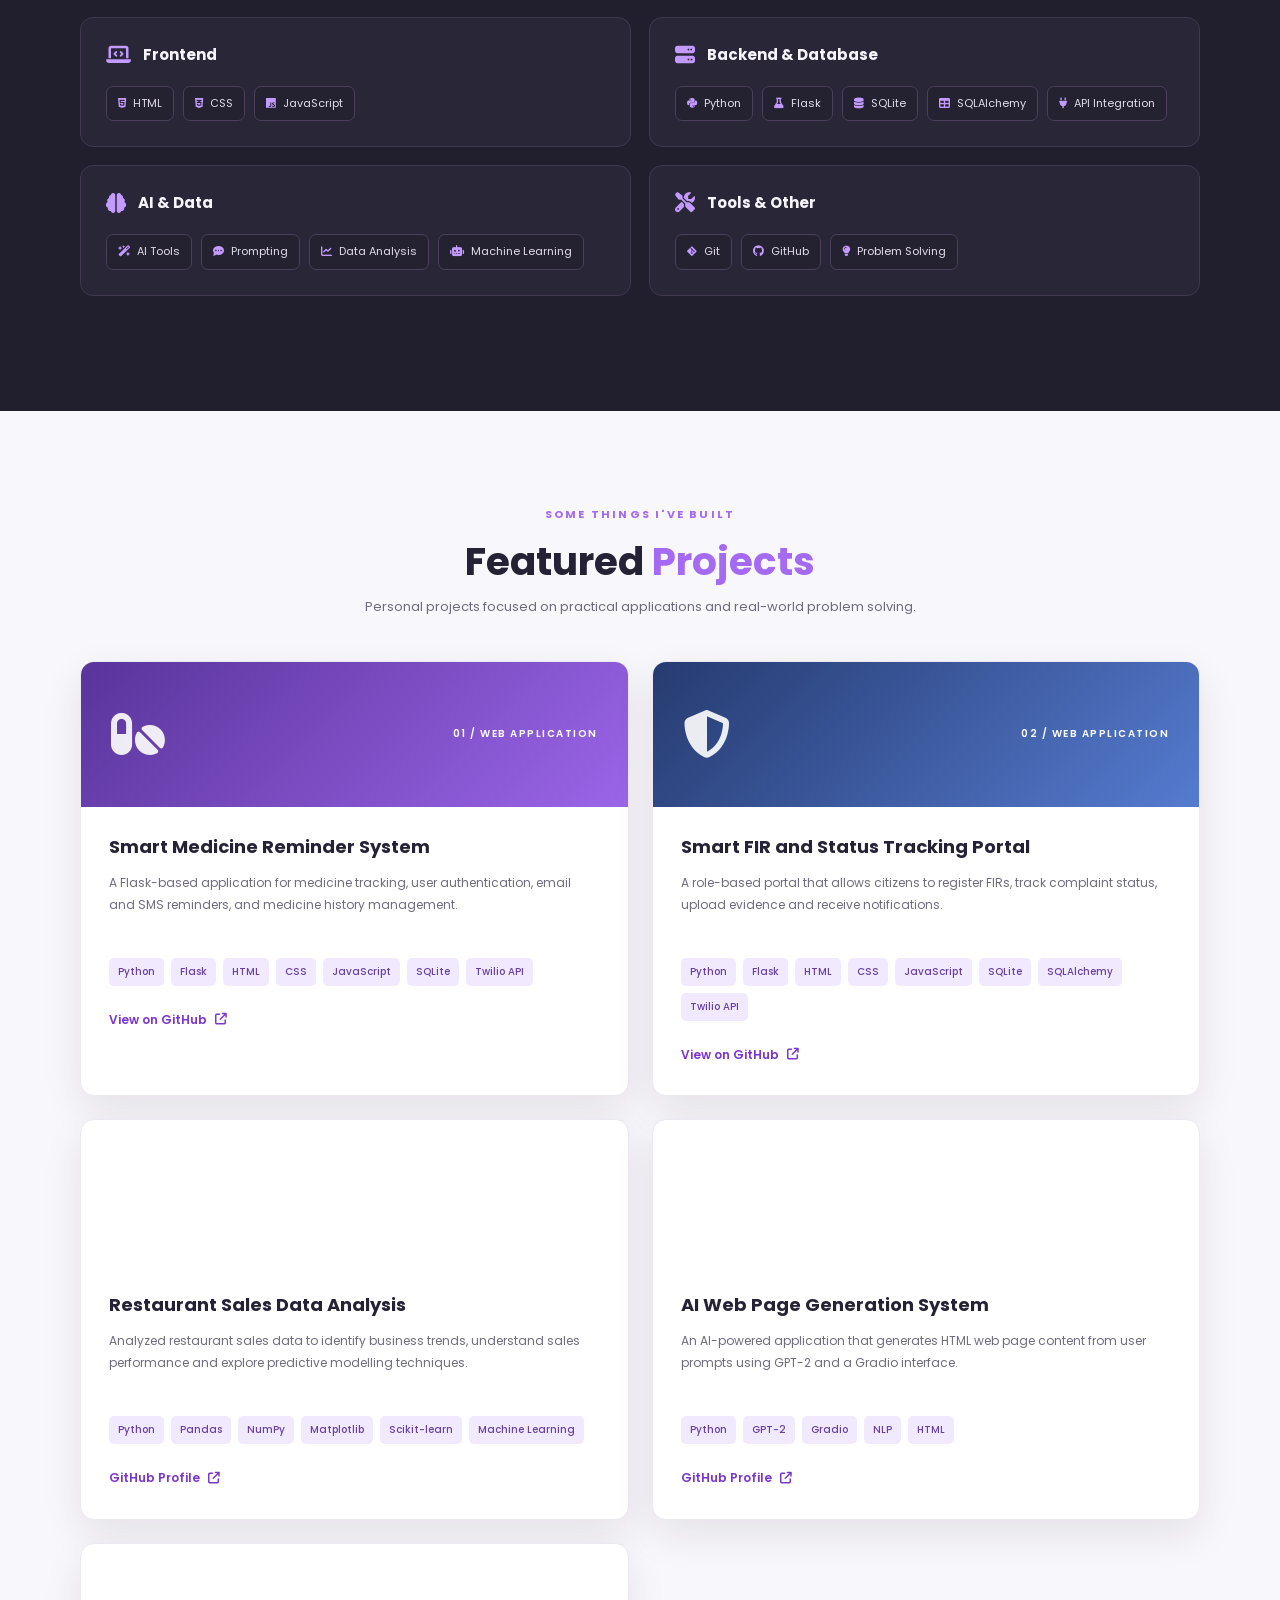
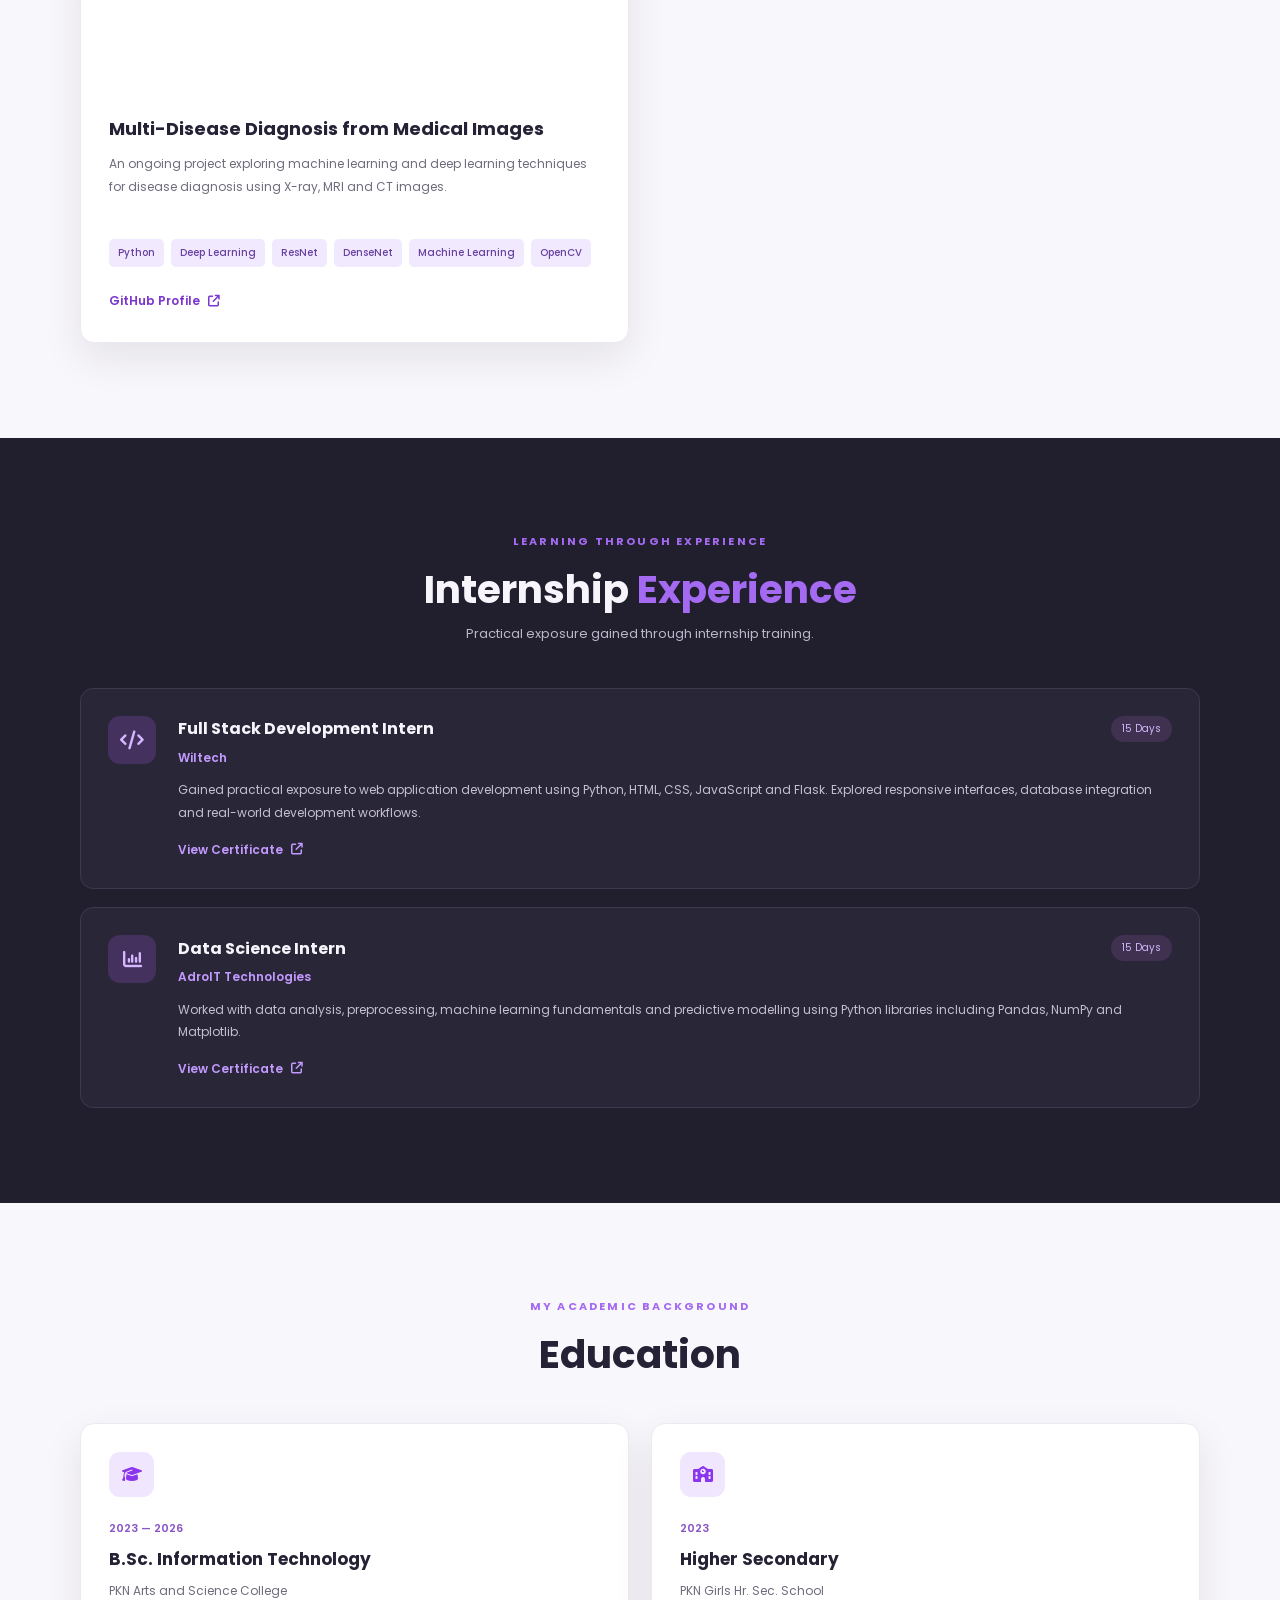
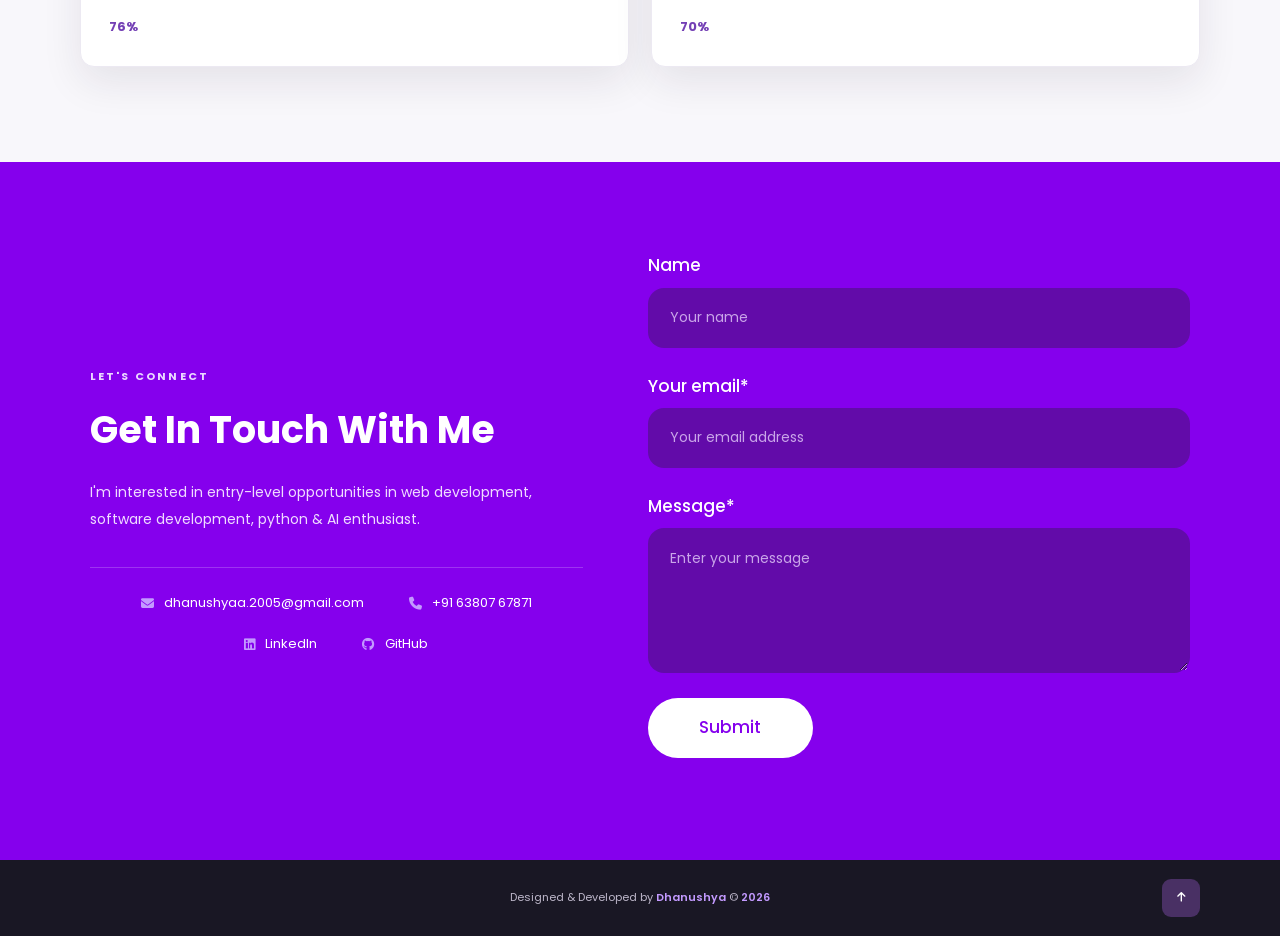
==== commit 312c6105: "Update index.html" ====
--- a/portfolio/index.html
+++ b/portfolio/index.html
@@ -161,33 +161,117 @@
             <p class="skills-note"></p>
         </section>
 
-        <section class="section section-light" id="projects">
-            <div class="section-heading reveal">
-                <p class="eyebrow">SOME THINGS I'VE BUILT</p>
-                <h2>Featured <span class="accent-text">Projects</span></h2>
-                <p>Personal projects focused on practical applications.</p>
-            </div>
-            <div class="projects-grid">
-                <article class="project-card reveal">
-                    <div class="project-top project-top-purple"><i class="fa-solid fa-pills"></i><span>01 / WEB APPLICATION</span></div>
-                    <div class="project-content">
-                        <h3>Smart Medicine Reminder System</h3>
-                        <p>A Flask-based web application with user login, medicine tracking, email and voice reminders, activity logs and password recovery.</p>
-                        <div class="tech-stack"><span>Python</span><span>Flask</span><span>HTML</span><span>CSS</span><span>JavaScript</span><span>SQLite</span><span>Flask-Mail</span><span>Twilio API</span></div>
-                        <a class="project-link" href="https://github.com/Dhanushya-A/Medicine_reminder_webapp" target="_blank" rel="noopener noreferrer">View on GitHub <i class="fa-solid fa-arrow-up-right-from-square"></i></a>
-                    </div>
-                </article>
-                <article class="project-card reveal">
-                    <div class="project-top project-top-blue"><i class="fa-solid fa-shield-halved"></i><span>02 / WEB APPLICATION</span></div>
-                    <div class="project-content">
-                        <h3>Smart FIR and Status Tracking Portal</h3>
-                        <p>A role-based portal for citizens and police officers to submit FIRs, track status, upload evidence and receive email and SMS notifications.</p>
-                        <div class="tech-stack"><span>Python</span><span>Flask</span><span>HTML</span><span>CSS</span><span>JavaScript</span><span>SQLite</span><span>SQLAlchemy</span><span>Twilio API</span></div>
-                        <a class="project-link" href="https://github.com/Dhanushya-A/Smart-FIR-and-Status-Tracking-Portal" target="_blank" rel="noopener noreferrer">View on GitHub <i class="fa-solid fa-arrow-up-right-from-square"></i></a>
-                    </div>
-                </article>
-            </div>
-        </section>
+        
+<section class="section section-light" id="projects">
+    <div class="section-heading reveal">
+        <p class="eyebrow">SOME THINGS I'VE BUILT</p>
+        <h2>Featured <span class="accent-text">Projects</span></h2>
+        <p>Personal projects focused on practical applications and real-world problem solving.</p>
+    </div>
+
+    <div class="projects-grid">
+
+        <!-- Project 1 -->
+        <article class="project-card reveal">
+            <div class="project-top project-top-purple">
+                <i class="fa-solid fa-pills"></i>
+                <span>01 / WEB APPLICATION</span>
+            </div>
+            <div class="project-content">
+                <h3>Smart Medicine Reminder System</h3>
+                <p>A Flask-based application for medicine tracking, user authentication, email and SMS reminders, and medicine history management.</p>
+                <div class="tech-stack">
+                    <span>Python</span><span>Flask</span><span>HTML</span>
+                    <span>CSS</span><span>JavaScript</span><span>SQLite</span>
+                    <span>Twilio API</span>
+                </div>
+                <a class="project-link" href="https://github.com/Dhanushya-A/Medicine_reminder_webapp" target="_blank" rel="noopener noreferrer">
+                    View on GitHub <i class="fa-solid fa-arrow-up-right-from-square"></i>
+                </a>
+            </div>
+        </article>
+
+        <!-- Project 2 -->
+        <article class="project-card reveal">
+            <div class="project-top project-top-blue">
+                <i class="fa-solid fa-shield-halved"></i>
+                <span>02 / WEB APPLICATION</span>
+            </div>
+            <div class="project-content">
+                <h3>Smart FIR and Status Tracking Portal</h3>
+                <p>A role-based portal that allows citizens to register FIRs, track complaint status, upload evidence and receive notifications.</p>
+                <div class="tech-stack">
+                    <span>Python</span><span>Flask</span><span>HTML</span>
+                    <span>CSS</span><span>JavaScript</span><span>SQLite</span>
+                    <span>SQLAlchemy</span><span>Twilio API</span>
+                </div>
+                <a class="project-link" href="https://github.com/Dhanushya-A/Smart-FIR-and-Status-Tracking-Portal" target="_blank" rel="noopener noreferrer">
+                    View on GitHub <i class="fa-solid fa-arrow-up-right-from-square"></i>
+                </a>
+            </div>
+        </article>
+
+        <!-- Project 3 -->
+        <article class="project-card reveal">
+            <div class="project-top project-top-green">
+                <i class="fa-solid fa-chart-line"></i>
+                <span>03 / DATA ANALYTICS</span>
+            </div>
+            <div class="project-content">
+                <h3>Restaurant Sales Data Analysis</h3>
+                <p>Analyzed restaurant sales data to identify business trends, understand sales performance and explore predictive modelling techniques.</p>
+                <div class="tech-stack">
+                    <span>Python</span><span>Pandas</span><span>NumPy</span>
+                    <span>Matplotlib</span><span>Scikit-learn</span>
+                    <span>Machine Learning</span>
+                </div>
+                <a class="project-link" href="https://github.com/Dhanushya-A" target="_blank" rel="noopener noreferrer">
+                    GitHub Profile <i class="fa-solid fa-arrow-up-right-from-square"></i>
+                </a>
+            </div>
+        </article>
+
+        <!-- Project 4 -->
+        <article class="project-card reveal">
+            <div class="project-top project-top-orange">
+                <i class="fa-solid fa-wand-magic-sparkles"></i>
+                <span>04 / AI APPLICATION</span>
+            </div>
+            <div class="project-content">
+                <h3>AI Web Page Generation System</h3>
+                <p>An AI-powered application that generates HTML web page content from user prompts using GPT-2 and a Gradio interface.</p>
+                <div class="tech-stack">
+                    <span>Python</span><span>GPT-2</span><span>Gradio</span>
+                    <span>NLP</span><span>HTML</span>
+                </div>
+                <a class="project-link" href="https://github.com/Dhanushya-A" target="_blank" rel="noopener noreferrer">
+                    GitHub Profile <i class="fa-solid fa-arrow-up-right-from-square"></i>
+                </a>
+            </div>
+        </article>
+
+        <!-- Project 5 -->
+        <article class="project-card reveal">
+            <div class="project-top project-top-pink">
+                <i class="fa-solid fa-heart-pulse"></i>
+                <span>05 / AI & DEEP LEARNING</span>
+            </div>
+            <div class="project-content">
+                <h3>Multi-Disease Diagnosis from Medical Images</h3>
+                <p>An ongoing project exploring machine learning and deep learning techniques for disease diagnosis using X-ray, MRI and CT images.</p>
+                <div class="tech-stack">
+                    <span>Python</span><span>Deep Learning</span>
+                    <span>ResNet</span><span>DenseNet</span>
+                    <span>Machine Learning</span><span>OpenCV</span>
+                </div>
+                <a class="project-link" href="https://github.com/Dhanushya-A" target="_blank" rel="noopener noreferrer">
+                    GitHub Profile <i class="fa-solid fa-arrow-up-right-from-square"></i>
+                </a>
+            </div>
+        </article>
+
+    </div>
+</section>
 
         <section class="section section-dark" id="internship">
             <div class="section-heading reveal">
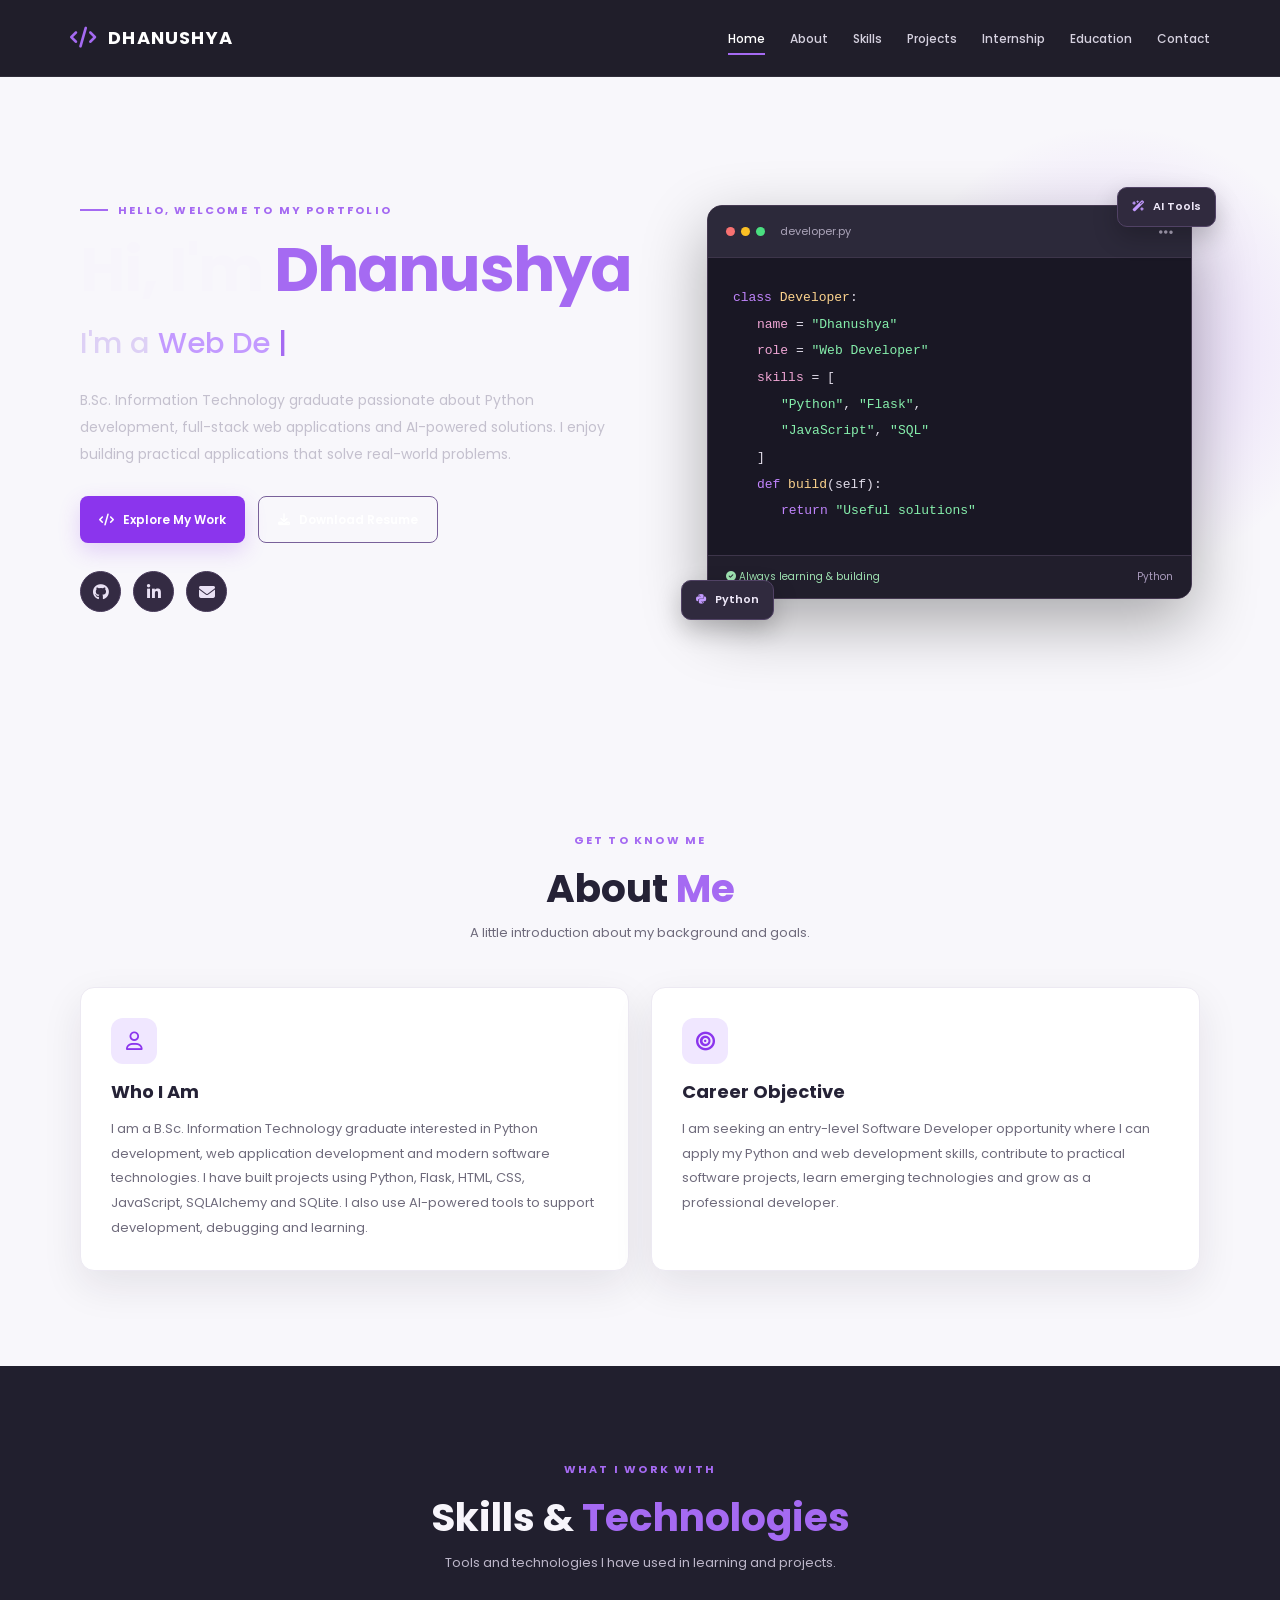
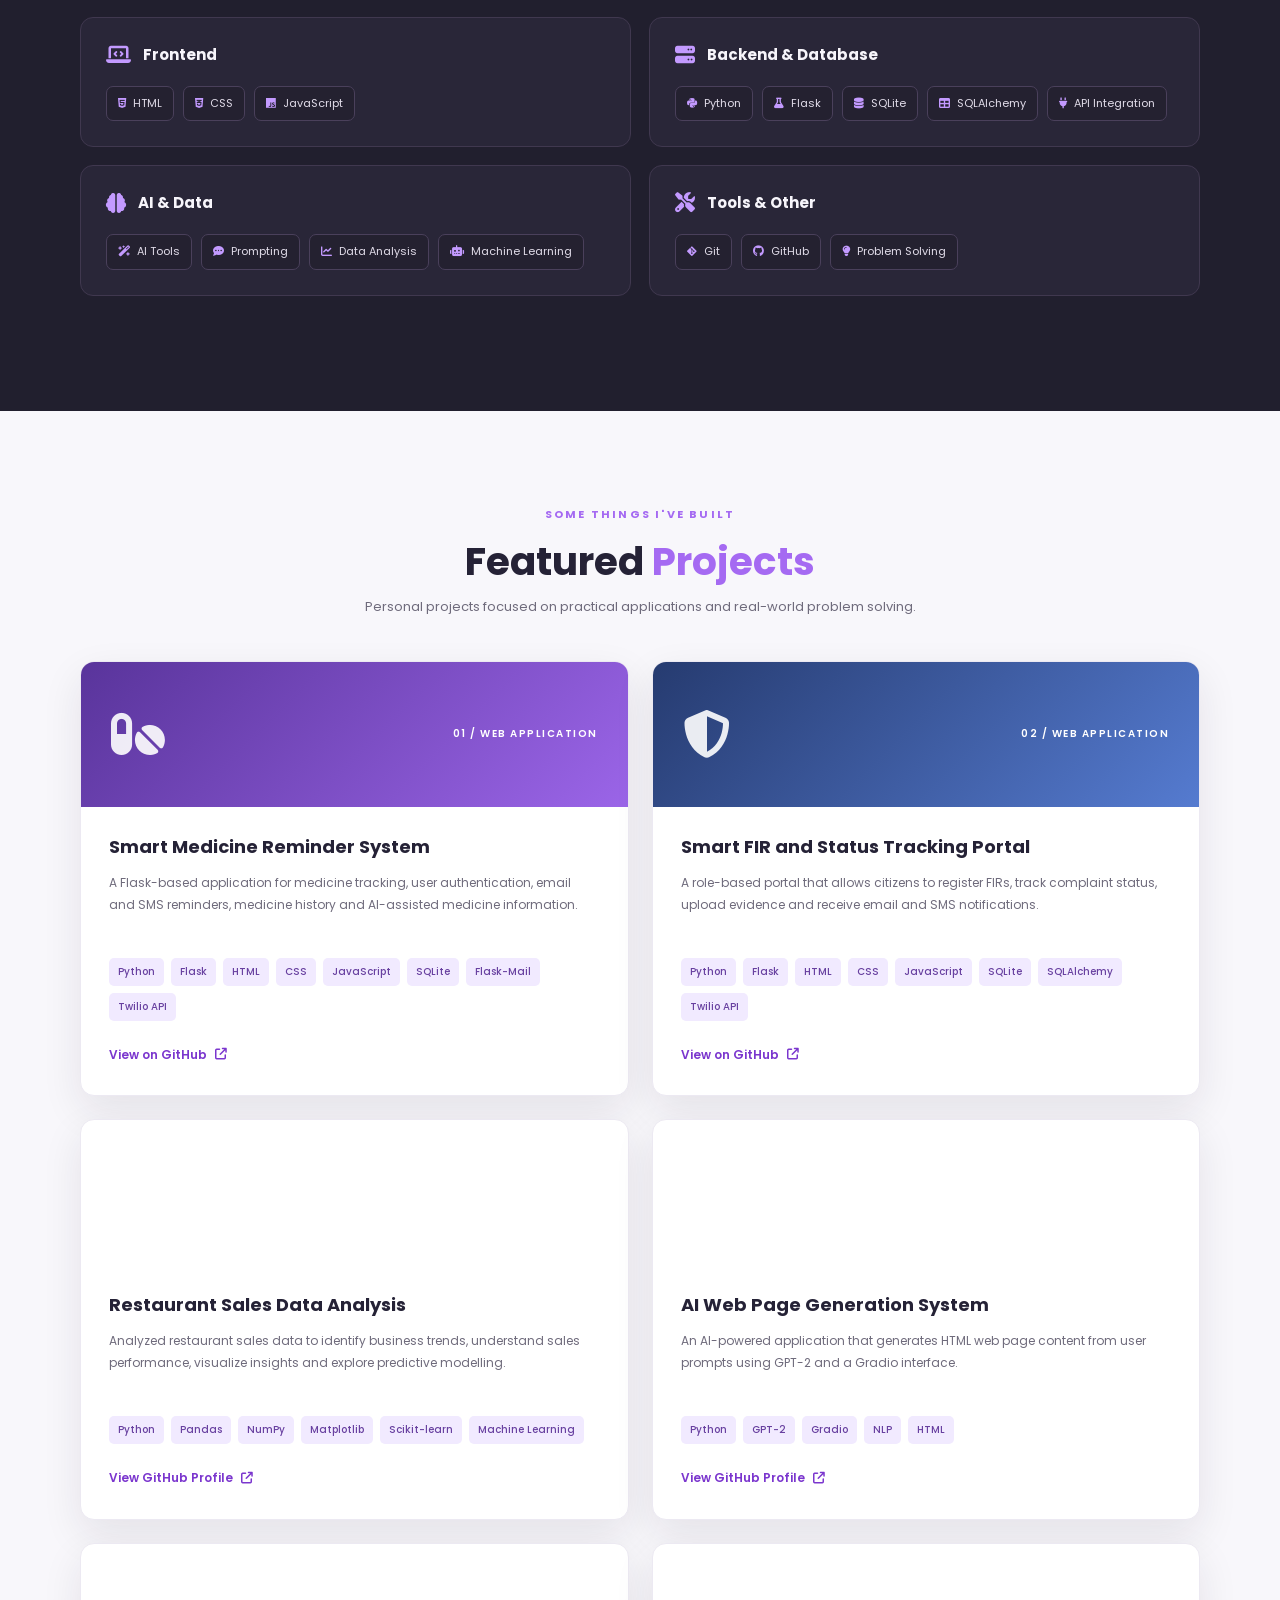
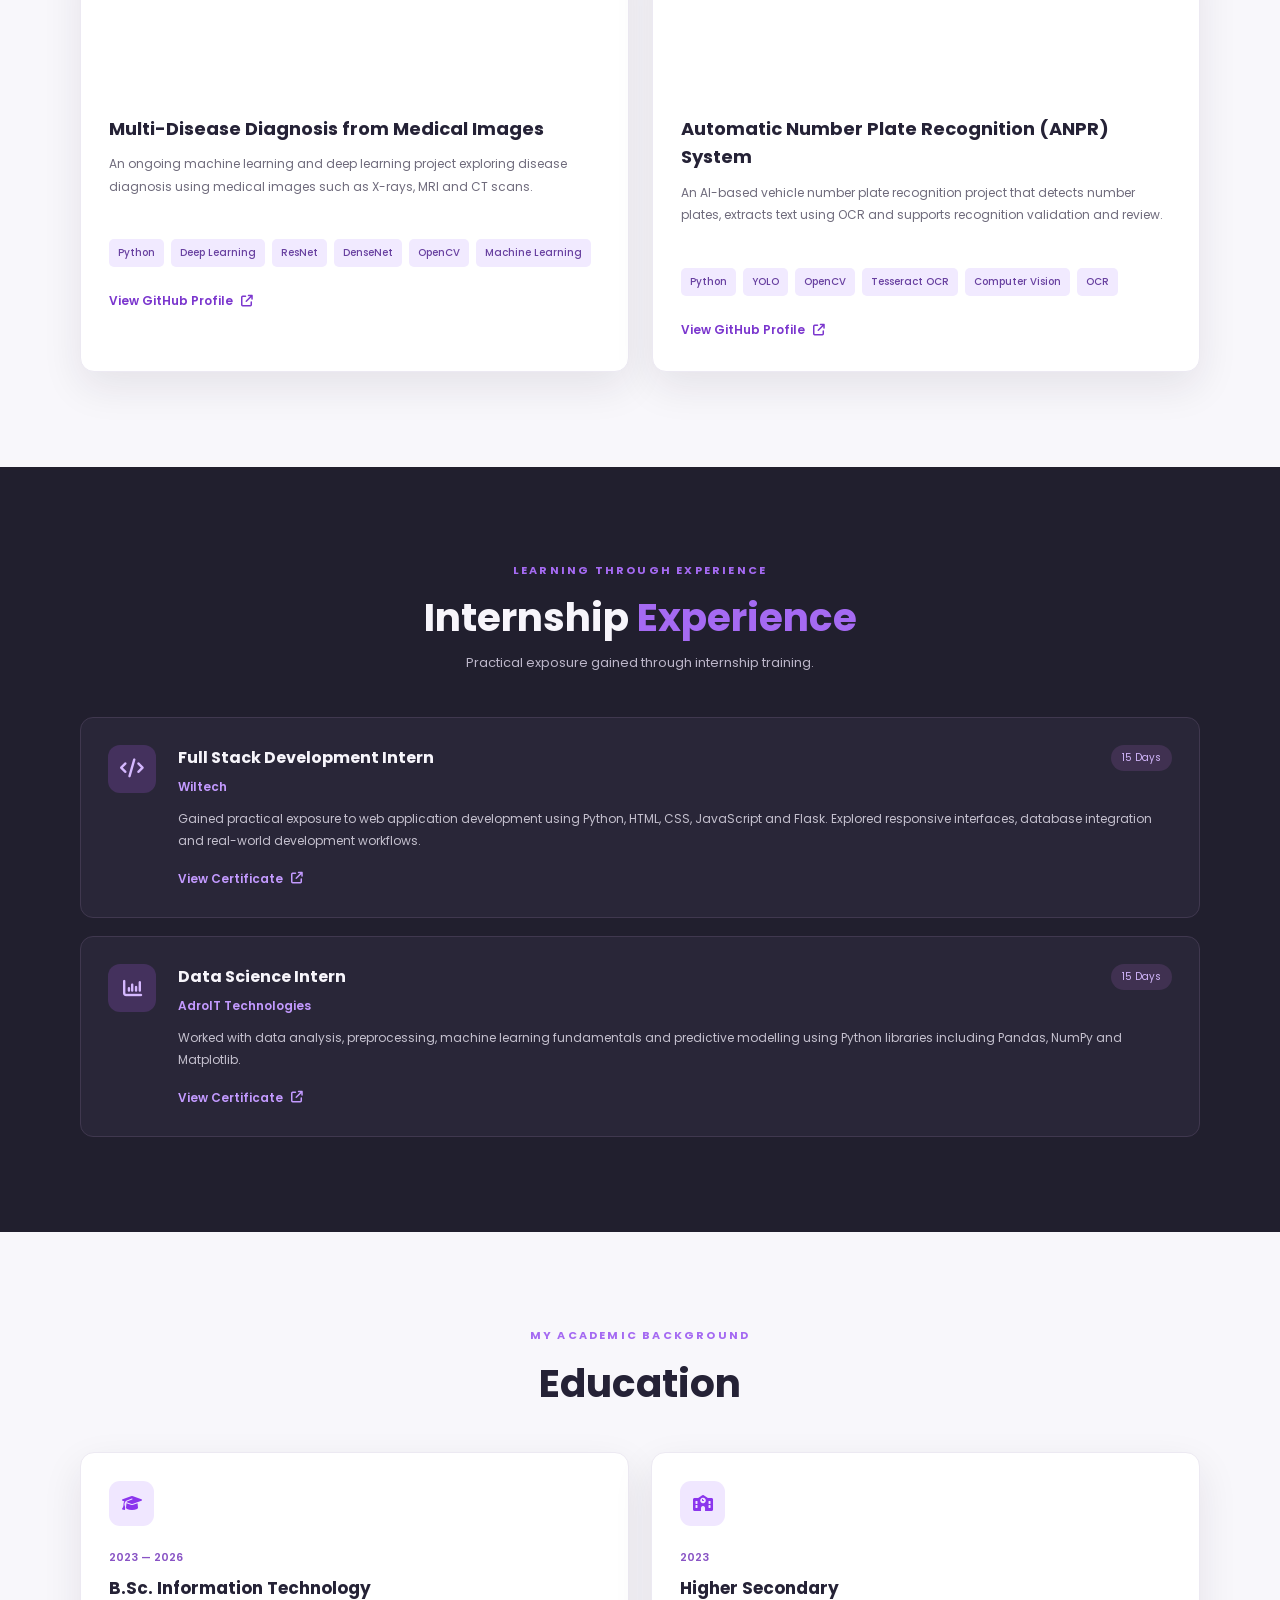
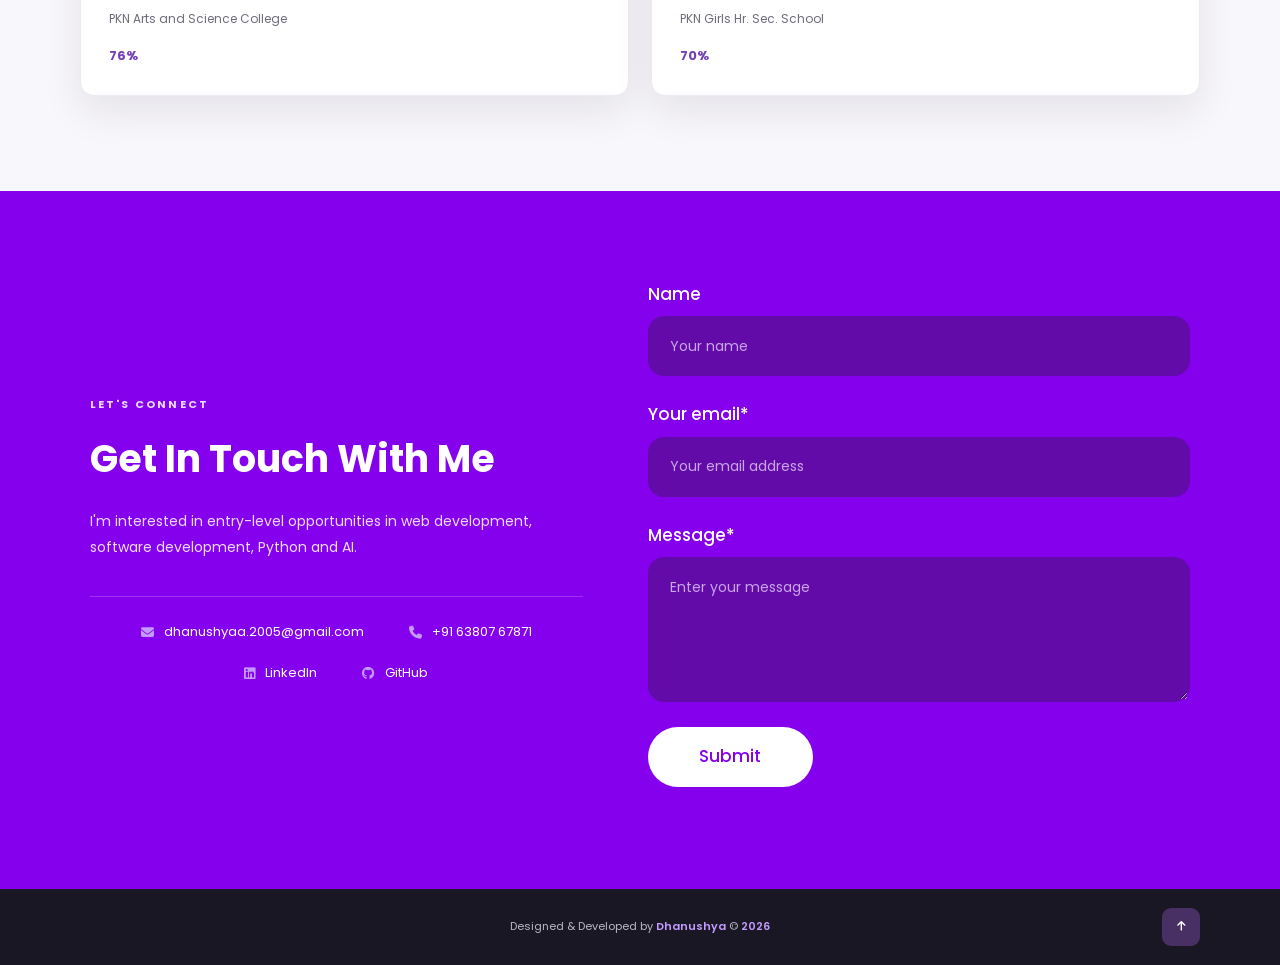
==== commit 325020a4: "Update index.html" ====
--- a/portfolio/index.html
+++ b/portfolio/index.html
@@ -12,405 +12,458 @@
     <link rel="stylesheet" href="style.css">
     <link rel="stylesheet" href="https://cdnjs.cloudflare.com/ajax/libs/font-awesome/6.5.1/css/all.min.css">
 </head>
+
 <body>
-    <header class="site-header">
-        <nav class="navbar" aria-label="Main navigation">
-            <a class="logo" href="#home"><i class="fa-solid fa-code"></i><span>DHANUSHYA</span></a>
-
-            <button class="menu-toggle" id="menuToggle" type="button"
-                    aria-label="Open navigation menu" aria-expanded="false"
-                    aria-controls="primaryNavigation">
-                <i class="fa-solid fa-bars"></i>
-            </button>
-
-            <ul class="nav-links" id="primaryNavigation">
-                <li><a href="#home" class="nav-link active">Home</a></li>
-                <li><a href="#about" class="nav-link">About</a></li>
-                <li><a href="#skills" class="nav-link">Skills</a></li>
-                <li><a href="#projects" class="nav-link">Projects</a></li>
-                <li><a href="#internship" class="nav-link">Internship</a></li>
-                <li><a href="#education" class="nav-link">Education</a></li>
-                <li><a href="#contact" class="nav-link">Contact</a></li>
-            </ul>
-        </nav>
-    </header>
-
-    <main>
-        <section class="hero section-shell" id="home">
-            <div class="hero-content reveal">
-                <p class="eyebrow"><span class="eyebrow-line"></span> HELLO, WELCOME TO MY PORTFOLIO</p>
-                <h1>Hi, I'm <span class="accent-text">Dhanushya</span></h1>
-                <h2 class="hero-role">I'm a <span id="typing" aria-live="polite"></span><span class="typing-cursor">|</span></h2>
-                <p class="hero-description">
-                    B.Sc. Information Technology graduate passionate about Python development,
-                    full-stack web applications and AI-powered solutions. I enjoy building
-                    practical applications that solve real-world problems.
-                </p>
-
-                <div class="hero-actions">
-                    <a href="#projects" class="button button-primary"><i class="fa-solid fa-code"></i> Explore My Work</a>
-                    <a href="dhanushya_resume (5).pdf" class="button button-secondary" download>
-                        <i class="fa-solid fa-download"></i> Download Resume
-                    </a>
-                </div>
-
-                <div class="social-links" aria-label="Social links">
-                    <a href="https://github.com/Dhanushya-A" target="_blank" rel="noopener noreferrer" aria-label="GitHub"><i class="fa-brands fa-github"></i></a>
-                    <a href="https://www.linkedin.com/in/dhanushya01/" target="_blank" rel="noopener noreferrer" aria-label="LinkedIn"><i class="fa-brands fa-linkedin-in"></i></a>
-                    <a href="mailto:dhanushyaa.2005@gmail.com" aria-label="Email"><i class="fa-solid fa-envelope"></i></a>
-                </div>
-            </div>
-
-            <div class="hero-visual reveal">
-                <div class="code-window">
-                    <div class="code-window-top">
-                        <div class="window-dots"><span></span><span></span><span></span></div>
-                        <span class="window-filename">developer.py</span>
-                        <i class="fa-solid fa-ellipsis"></i>
-                    </div>
-                    <div class="code-body" aria-label="Decorative developer code example">
-                        <p><span class="code-purple">class</span> <span class="code-yellow">Developer</span>:</p>
-                        <p class="indent"><span class="code-pink">name</span> = <span class="code-green">"Dhanushya"</span></p>
-                        <p class="indent"><span class="code-pink">role</span> = <span class="code-green">"Web Developer"</span></p>
-                        <p class="indent"><span class="code-pink">skills</span> = [</p>
-                        <p class="indent2"><span class="code-green">"Python"</span>, <span class="code-green">"Flask"</span>,</p>
-                        <p class="indent2"><span class="code-green">"JavaScript"</span>, <span class="code-green">"SQL"</span></p>
-                        <p class="indent">]</p>
-                        <p class="indent"><span class="code-purple">def</span> <span class="code-yellow">build</span>(self):</p>
-                        <p class="indent2"><span class="code-purple">return</span> <span class="code-green">"Useful solutions"</span></p>
-                    </div>
-                    <div class="code-window-bottom"><span><i class="fa-solid fa-circle-check"></i> Always learning & building</span><span>Python</span></div>
-                </div>
-                <div class="floating-chip chip-one"><i class="fa-brands fa-python"></i> Python</div>
-                <div class="floating-chip chip-two"><i class="fa-solid fa-wand-magic-sparkles"></i> AI Tools</div>
-            </div>
-        </section>
-
-        <section class="section section-light" id="about">
-            <div class="section-heading reveal">
-                <p class="eyebrow">GET TO KNOW ME</p>
-                <h2>About <span class="accent-text">Me</span></h2>
-                <p>A little introduction about my background and goals.</p>
-            </div>
-            <div class="about-grid">
-                <article class="info-card about-card reveal">
-                    <div class="card-icon"><i class="fa-regular fa-user"></i></div>
-                    <h3>Who I Am</h3>
-                    <p>
-                        I am a B.Sc. Information Technology graduate interested in Python development,
-                        web application development and modern software technologies. I have built
-                        projects using Python, Flask, HTML, CSS, JavaScript, SQLAlchemy and SQLite.
-                        I also use AI-powered tools to support development, debugging and learning.
-                    </p>
-                </article>
-                <article class="info-card objective-card reveal">
-                    <div class="card-icon"><i class="fa-solid fa-bullseye"></i></div>
-                    <h3>Career Objective</h3>
-                    <p>
-                        I am seeking an entry-level Software Developer opportunity where I can apply
-                        my Python and web development skills, contribute to practical software projects,
-                        learn emerging technologies and grow as a professional developer.
-                    </p>
-                </article>
-            </div>
-        </section>
-
-        <section class="section section-dark" id="skills">
-            <div class="section-heading reveal">
-                <p class="eyebrow">WHAT I WORK WITH</p>
-                <h2>Skills & <span class="accent-text">Technologies</span></h2>
-                <p>Tools and technologies I have used in learning and projects.</p>
-            </div>
-            <div class="skills-grid">
-                <article class="skill-group reveal">
-                    <div class="skill-group-title"><i class="fa-solid fa-laptop-code"></i><h3>Frontend</h3></div>
-                    <div class="skill-tags">
-                        <span><i class="fa-brands fa-html5"></i> HTML</span>
-                        <span><i class="fa-brands fa-css3-alt"></i> CSS</span>
-                        <span><i class="fa-brands fa-js"></i> JavaScript</span>
-                    </div>
-                </article>
-                <article class="skill-group reveal">
-                    <div class="skill-group-title"><i class="fa-solid fa-server"></i><h3>Backend & Database</h3></div>
-                    <div class="skill-tags">
-                        <span><i class="fa-brands fa-python"></i> Python</span>
-                        <span><i class="fa-solid fa-flask"></i> Flask</span>
-                        <span><i class="fa-solid fa-database"></i> SQLite</span>
-                        <span><i class="fa-solid fa-table"></i> SQLAlchemy</span>
-                        <span><i class="fa-solid fa-plug"></i> API Integration</span>
-                    </div>
-                </article>
-                <article class="skill-group reveal">
-                    <div class="skill-group-title"><i class="fa-solid fa-brain"></i><h3>AI & Data</h3></div>
-                    <div class="skill-tags">
-                        <span><i class="fa-solid fa-wand-magic-sparkles"></i> AI Tools</span>
-                        <span><i class="fa-solid fa-comment-dots"></i> Prompting</span>
-                        <span><i class="fa-solid fa-chart-line"></i> Data Analysis</span>
-                        <span><i class="fa-solid fa-robot"></i> Machine Learning</span>
-                    </div>
-                </article>
-                <article class="skill-group reveal">
-                    <div class="skill-group-title"><i class="fa-solid fa-screwdriver-wrench"></i><h3>Tools & Other</h3></div>
-                    <div class="skill-tags">
-                        <span><i class="fa-brands fa-git-alt"></i> Git</span>
-                        <span><i class="fa-brands fa-github"></i> GitHub</span>
-                        <span><i class="fa-solid fa-lightbulb"></i> Problem Solving</span>
-                    </div>
-                </article>
-            </div>
-            <p class="skills-note"></p>
-        </section>
-
-        
-<section class="section section-light" id="projects">
-    <div class="section-heading reveal">
-        <p class="eyebrow">SOME THINGS I'VE BUILT</p>
-        <h2>Featured <span class="accent-text">Projects</span></h2>
-        <p>Personal projects focused on practical applications and real-world problem solving.</p>
-    </div>
-
-    <div class="projects-grid">
-
-        <!-- Project 1 -->
-        <article class="project-card reveal">
-            <div class="project-top project-top-purple">
-                <i class="fa-solid fa-pills"></i>
-                <span>01 / WEB APPLICATION</span>
-            </div>
-            <div class="project-content">
-                <h3>Smart Medicine Reminder System</h3>
-                <p>A Flask-based application for medicine tracking, user authentication, email and SMS reminders, and medicine history management.</p>
-                <div class="tech-stack">
-                    <span>Python</span><span>Flask</span><span>HTML</span>
-                    <span>CSS</span><span>JavaScript</span><span>SQLite</span>
-                    <span>Twilio API</span>
-                </div>
-                <a class="project-link" href="https://github.com/Dhanushya-A/Medicine_reminder_webapp" target="_blank" rel="noopener noreferrer">
-                    View on GitHub <i class="fa-solid fa-arrow-up-right-from-square"></i>
+<header class="site-header">
+    <nav class="navbar" aria-label="Main navigation">
+        <a class="logo" href="#home"><i class="fa-solid fa-code"></i><span>DHANUSHYA</span></a>
+
+        <button class="menu-toggle" id="menuToggle" type="button"
+            aria-label="Open navigation menu" aria-expanded="false"
+            aria-controls="primaryNavigation">
+            <i class="fa-solid fa-bars"></i>
+        </button>
+
+        <ul class="nav-links" id="primaryNavigation">
+            <li><a href="#home" class="nav-link active">Home</a></li>
+            <li><a href="#about" class="nav-link">About</a></li>
+            <li><a href="#skills" class="nav-link">Skills</a></li>
+            <li><a href="#projects" class="nav-link">Projects</a></li>
+            <li><a href="#internship" class="nav-link">Internship</a></li>
+            <li><a href="#education" class="nav-link">Education</a></li>
+            <li><a href="#contact" class="nav-link">Contact</a></li>
+        </ul>
+    </nav>
+</header>
+
+<main>
+
+    <!-- HOME SECTION -->
+    <section class="hero section-shell" id="home">
+        <div class="hero-content reveal">
+            <p class="eyebrow"><span class="eyebrow-line"></span> HELLO, WELCOME TO MY PORTFOLIO</p>
+
+            <h1>Hi, I'm <span class="accent-text">Dhanushya</span></h1>
+
+            <h2 class="hero-role">
+                I'm a <span id="typing" aria-live="polite"></span>
+                <span class="typing-cursor">|</span>
+            </h2>
+
+            <p class="hero-description">
+                B.Sc. Information Technology graduate passionate about Python development,
+                full-stack web applications and AI-powered solutions. I enjoy building
+                practical applications that solve real-world problems.
+            </p>
+
+            <div class="hero-actions">
+                <a href="#projects" class="button button-primary">
+                    <i class="fa-solid fa-code"></i> Explore My Work
+                </a>
+
+                <a href="dhanushya_resume (5).pdf" class="button button-secondary" download>
+                    <i class="fa-solid fa-download"></i> Download Resume
                 </a>
             </div>
-        </article>
-
-        <!-- Project 2 -->
-        <article class="project-card reveal">
-            <div class="project-top project-top-blue">
-                <i class="fa-solid fa-shield-halved"></i>
-                <span>02 / WEB APPLICATION</span>
-            </div>
-            <div class="project-content">
-                <h3>Smart FIR and Status Tracking Portal</h3>
-                <p>A role-based portal that allows citizens to register FIRs, track complaint status, upload evidence and receive notifications.</p>
-                <div class="tech-stack">
-                    <span>Python</span><span>Flask</span><span>HTML</span>
-                    <span>CSS</span><span>JavaScript</span><span>SQLite</span>
-                    <span>SQLAlchemy</span><span>Twilio API</span>
-                </div>
-                <a class="project-link" href="https://github.com/Dhanushya-A/Smart-FIR-and-Status-Tracking-Portal" target="_blank" rel="noopener noreferrer">
-                    View on GitHub <i class="fa-solid fa-arrow-up-right-from-square"></i>
+
+            <div class="social-links" aria-label="Social links">
+                <a href="https://github.com/Dhanushya-A" target="_blank" rel="noopener noreferrer" aria-label="GitHub">
+                    <i class="fa-brands fa-github"></i>
+                </a>
+                <a href="https://www.linkedin.com/in/dhanushya01/" target="_blank" rel="noopener noreferrer" aria-label="LinkedIn">
+                    <i class="fa-brands fa-linkedin-in"></i>
+                </a>
+                <a href="mailto:dhanushyaa.2005@gmail.com" aria-label="Email">
+                    <i class="fa-solid fa-envelope"></i>
                 </a>
             </div>
-        </article>
-
-        <!-- Project 3 -->
-        <article class="project-card reveal">
-            <div class="project-top project-top-green">
-                <i class="fa-solid fa-chart-line"></i>
-                <span>03 / DATA ANALYTICS</span>
+        </div>
+
+        <div class="hero-visual reveal">
+            <div class="code-window">
+                <div class="code-window-top">
+                    <div class="window-dots"><span></span><span></span><span></span></div>
+                    <span class="window-filename">developer.py</span>
+                    <i class="fa-solid fa-ellipsis"></i>
+                </div>
+
+                <div class="code-body" aria-label="Decorative developer code example">
+                    <p><span class="code-purple">class</span> <span class="code-yellow">Developer</span>:</p>
+                    <p class="indent"><span class="code-pink">name</span> = <span class="code-green">"Dhanushya"</span></p>
+                    <p class="indent"><span class="code-pink">role</span> = <span class="code-green">"Web Developer"</span></p>
+                    <p class="indent"><span class="code-pink">skills</span> = [</p>
+                    <p class="indent2"><span class="code-green">"Python"</span>, <span class="code-green">"Flask"</span>,</p>
+                    <p class="indent2"><span class="code-green">"JavaScript"</span>, <span class="code-green">"SQL"</span></p>
+                    <p class="indent">]</p>
+                    <p class="indent"><span class="code-purple">def</span> <span class="code-yellow">build</span>(self):</p>
+                    <p class="indent2"><span class="code-purple">return</span> <span class="code-green">"Useful solutions"</span></p>
+                </div>
+
+                <div class="code-window-bottom">
+                    <span><i class="fa-solid fa-circle-check"></i> Always learning & building</span>
+                    <span>Python</span>
+                </div>
             </div>
-            <div class="project-content">
-                <h3>Restaurant Sales Data Analysis</h3>
-                <p>Analyzed restaurant sales data to identify business trends, understand sales performance and explore predictive modelling techniques.</p>
-                <div class="tech-stack">
-                    <span>Python</span><span>Pandas</span><span>NumPy</span>
-                    <span>Matplotlib</span><span>Scikit-learn</span>
-                    <span>Machine Learning</span>
-                </div>
-                <a class="project-link" href="https://github.com/Dhanushya-A" target="_blank" rel="noopener noreferrer">
-                    GitHub Profile <i class="fa-solid fa-arrow-up-right-from-square"></i>
-                </a>
+
+            <div class="floating-chip chip-one"><i class="fa-brands fa-python"></i> Python</div>
+            <div class="floating-chip chip-two"><i class="fa-solid fa-wand-magic-sparkles"></i> AI Tools</div>
+        </div>
+    </section>
+
+    <!-- ABOUT SECTION -->
+    <section class="section section-light" id="about">
+        <div class="section-heading reveal">
+            <p class="eyebrow">GET TO KNOW ME</p>
+            <h2>About <span class="accent-text">Me</span></h2>
+            <p>A little introduction about my background and goals.</p>
+        </div>
+
+        <div class="about-grid">
+            <article class="info-card about-card reveal">
+                <div class="card-icon"><i class="fa-regular fa-user"></i></div>
+                <h3>Who I Am</h3>
+                <p>
+                    I am a B.Sc. Information Technology graduate interested in Python development,
+                    web application development and modern software technologies. I have built
+                    projects using Python, Flask, HTML, CSS, JavaScript, SQLAlchemy and SQLite.
+                    I also use AI-powered tools to support development, debugging and learning.
+                </p>
+            </article>
+
+            <article class="info-card objective-card reveal">
+                <div class="card-icon"><i class="fa-solid fa-bullseye"></i></div>
+                <h3>Career Objective</h3>
+                <p>
+                    I am seeking an entry-level Software Developer opportunity where I can apply
+                    my Python and web development skills, contribute to practical software projects,
+                    learn emerging technologies and grow as a professional developer.
+                </p>
+            </article>
+        </div>
+    </section>
+
+    <!-- SKILLS SECTION -->
+    <section class="section section-dark" id="skills">
+        <div class="section-heading reveal">
+            <p class="eyebrow">WHAT I WORK WITH</p>
+            <h2>Skills & <span class="accent-text">Technologies</span></h2>
+            <p>Tools and technologies I have used in learning and projects.</p>
+        </div>
+
+        <div class="skills-grid">
+            <article class="skill-group reveal">
+                <div class="skill-group-title">
+                    <i class="fa-solid fa-laptop-code"></i>
+                    <h3>Frontend</h3>
+                </div>
+                <div class="skill-tags">
+                    <span><i class="fa-brands fa-html5"></i> HTML</span>
+                    <span><i class="fa-brands fa-css3-alt"></i> CSS</span>
+                    <span><i class="fa-brands fa-js"></i> JavaScript</span>
+                </div>
+            </article>
+
+            <article class="skill-group reveal">
+                <div class="skill-group-title">
+                    <i class="fa-solid fa-server"></i>
+                    <h3>Backend & Database</h3>
+                </div>
+                <div class="skill-tags">
+                    <span><i class="fa-brands fa-python"></i> Python</span>
+                    <span><i class="fa-solid fa-flask"></i> Flask</span>
+                    <span><i class="fa-solid fa-database"></i> SQLite</span>
+                    <span><i class="fa-solid fa-table"></i> SQLAlchemy</span>
+                    <span><i class="fa-solid fa-plug"></i> API Integration</span>
+                </div>
+            </article>
+
+            <article class="skill-group reveal">
+                <div class="skill-group-title">
+                    <i class="fa-solid fa-brain"></i>
+                    <h3>AI & Data</h3>
+                </div>
+                <div class="skill-tags">
+                    <span><i class="fa-solid fa-wand-magic-sparkles"></i> AI Tools</span>
+                    <span><i class="fa-solid fa-comment-dots"></i> Prompting</span>
+                    <span><i class="fa-solid fa-chart-line"></i> Data Analysis</span>
+                    <span><i class="fa-solid fa-robot"></i> Machine Learning</span>
+                </div>
+            </article>
+
+            <article class="skill-group reveal">
+                <div class="skill-group-title">
+                    <i class="fa-solid fa-screwdriver-wrench"></i>
+                    <h3>Tools & Other</h3>
+                </div>
+                <div class="skill-tags">
+                    <span><i class="fa-brands fa-git-alt"></i> Git</span>
+                    <span><i class="fa-brands fa-github"></i> GitHub</span>
+                    <span><i class="fa-solid fa-lightbulb"></i> Problem Solving</span>
+                </div>
+            </article>
+        </div>
+        <p class="skills-note"></p>
+    </section>
+
+    <!-- PROJECTS SECTION -->
+    <section class="section section-light" id="projects">
+        <div class="section-heading reveal">
+            <p class="eyebrow">SOME THINGS I'VE BUILT</p>
+            <h2>Featured <span class="accent-text">Projects</span></h2>
+            <p>Personal projects focused on practical applications and real-world problem solving.</p>
+        </div>
+
+        <div class="projects-grid">
+
+            <article class="project-card reveal">
+                <div class="project-top project-top-purple">
+                    <i class="fa-solid fa-pills"></i>
+                    <span>01 / WEB APPLICATION</span>
+                </div>
+                <div class="project-content">
+                    <h3>Smart Medicine Reminder System</h3>
+                    <p>A Flask-based application for medicine tracking, user authentication, email and SMS reminders, medicine history and AI-assisted medicine information.</p>
+                    <div class="tech-stack">
+                        <span>Python</span><span>Flask</span><span>HTML</span>
+                        <span>CSS</span><span>JavaScript</span><span>SQLite</span>
+                        <span>Flask-Mail</span><span>Twilio API</span>
+                    </div>
+                    <a class="project-link" href="https://github.com/Dhanushya-A/Medicine_reminder_webapp" target="_blank" rel="noopener noreferrer">
+                        View on GitHub <i class="fa-solid fa-arrow-up-right-from-square"></i>
+                    </a>
+                </div>
+            </article>
+
+            <article class="project-card reveal">
+                <div class="project-top project-top-blue">
+                    <i class="fa-solid fa-shield-halved"></i>
+                    <span>02 / WEB APPLICATION</span>
+                </div>
+                <div class="project-content">
+                    <h3>Smart FIR and Status Tracking Portal</h3>
+                    <p>A role-based portal that allows citizens to register FIRs, track complaint status, upload evidence and receive email and SMS notifications.</p>
+                    <div class="tech-stack">
+                        <span>Python</span><span>Flask</span><span>HTML</span>
+                        <span>CSS</span><span>JavaScript</span><span>SQLite</span>
+                        <span>SQLAlchemy</span><span>Twilio API</span>
+                    </div>
+                    <a class="project-link" href="https://github.com/Dhanushya-A/Smart-FIR-and-Status-Tracking-Portal" target="_blank" rel="noopener noreferrer">
+                        View on GitHub <i class="fa-solid fa-arrow-up-right-from-square"></i>
+                    </a>
+                </div>
+            </article>
+
+            <article class="project-card reveal">
+                <div class="project-top project-top-green">
+                    <i class="fa-solid fa-chart-line"></i>
+                    <span>03 / DATA ANALYTICS</span>
+                </div>
+                <div class="project-content">
+                    <h3>Restaurant Sales Data Analysis</h3>
+                    <p>Analyzed restaurant sales data to identify business trends, understand sales performance, visualize insights and explore predictive modelling.</p>
+                    <div class="tech-stack">
+                        <span>Python</span><span>Pandas</span><span>NumPy</span>
+                        <span>Matplotlib</span><span>Scikit-learn</span><span>Machine Learning</span>
+                    </div>
+                    <a class="project-link" href="https://github.com/Dhanushya-A" target="_blank" rel="noopener noreferrer">
+                        View GitHub Profile <i class="fa-solid fa-arrow-up-right-from-square"></i>
+                    </a>
+                </div>
+            </article>
+
+            <article class="project-card reveal">
+                <div class="project-top project-top-orange">
+                    <i class="fa-solid fa-wand-magic-sparkles"></i>
+                    <span>04 / AI APPLICATION</span>
+                </div>
+                <div class="project-content">
+                    <h3>AI Web Page Generation System</h3>
+                    <p>An AI-powered application that generates HTML web page content from user prompts using GPT-2 and a Gradio interface.</p>
+                    <div class="tech-stack">
+                        <span>Python</span><span>GPT-2</span><span>Gradio</span>
+                        <span>NLP</span><span>HTML</span>
+                    </div>
+                    <a class="project-link" href="https://github.com/Dhanushya-A" target="_blank" rel="noopener noreferrer">
+                        View GitHub Profile <i class="fa-solid fa-arrow-up-right-from-square"></i>
+                    </a>
+                </div>
+            </article>
+
+            <article class="project-card reveal">
+                <div class="project-top project-top-pink">
+                    <i class="fa-solid fa-heart-pulse"></i>
+                    <span>05 / AI &amp; DEEP LEARNING</span>
+                </div>
+                <div class="project-content">
+                    <h3>Multi-Disease Diagnosis from Medical Images</h3>
+                    <p>An ongoing machine learning and deep learning project exploring disease diagnosis using medical images such as X-rays, MRI and CT scans.</p>
+                    <div class="tech-stack">
+                        <span>Python</span><span>Deep Learning</span><span>ResNet</span>
+                        <span>DenseNet</span><span>OpenCV</span><span>Machine Learning</span>
+                    </div>
+                    <a class="project-link" href="https://github.com/Dhanushya-A" target="_blank" rel="noopener noreferrer">
+                        View GitHub Profile <i class="fa-solid fa-arrow-up-right-from-square"></i>
+                    </a>
+                </div>
+            </article>
+
+            <article class="project-card reveal">
+                <div class="project-top project-top-anpr">
+                    <i class="fa-solid fa-car"></i>
+                    <span>06 / AI &amp; COMPUTER VISION</span>
+                </div>
+                <div class="project-content">
+                    <h3>Automatic Number Plate Recognition (ANPR) System</h3>
+                    <p>An AI-based vehicle number plate recognition project that detects number plates, extracts text using OCR and supports recognition validation and review.</p>
+                    <div class="tech-stack">
+                        <span>Python</span><span>YOLO</span><span>OpenCV</span>
+                        <span>Tesseract OCR</span><span>Computer Vision</span><span>OCR</span>
+                    </div>
+                    <a class="project-link" href="https://github.com/Dhanushya-A" target="_blank" rel="noopener noreferrer">
+                        View GitHub Profile <i class="fa-solid fa-arrow-up-right-from-square"></i>
+                    </a>
+                </div>
+            </article>
+
+        </div>
+    </section>
+
+    <!-- INTERNSHIP SECTION -->
+    <section class="section section-dark" id="internship">
+        <div class="section-heading reveal">
+            <p class="eyebrow">LEARNING THROUGH EXPERIENCE</p>
+            <h2>Internship <span class="accent-text">Experience</span></h2>
+            <p>Practical exposure gained through internship training.</p>
+        </div>
+
+        <div class="experience-list">
+            <article class="experience-card reveal">
+                <div class="experience-icon"><i class="fa-solid fa-code"></i></div>
+                <div class="experience-body">
+                    <div class="experience-heading">
+                        <h3>Full Stack Development Intern</h3>
+                        <span>15 Days</span>
+                    </div>
+                    <p class="company-name">Wiltech</p>
+                    <p>Gained practical exposure to web application development using Python, HTML, CSS, JavaScript and Flask. Explored responsive interfaces, database integration and real-world development workflows.</p>
+                    <a class="text-link" href="certificates/intern_certificate.jpg" target="_blank" rel="noopener noreferrer">
+                        View Certificate <i class="fa-solid fa-arrow-up-right-from-square"></i>
+                    </a>
+                </div>
+            </article>
+
+            <article class="experience-card reveal">
+                <div class="experience-icon"><i class="fa-solid fa-chart-column"></i></div>
+                <div class="experience-body">
+                    <div class="experience-heading">
+                        <h3>Data Science Intern</h3>
+                        <span>15 Days</span>
+                    </div>
+                    <p class="company-name">AdroIT Technologies</p>
+                    <p>Worked with data analysis, preprocessing, machine learning fundamentals and predictive modelling using Python libraries including Pandas, NumPy and Matplotlib.</p>
+                    <a class="text-link" href="ds_intern_certificate.jpg" target="_blank" rel="noopener noreferrer">
+                        View Certificate <i class="fa-solid fa-arrow-up-right-from-square"></i>
+                    </a>
+                </div>
+            </article>
+        </div>
+    </section>
+
+    <!-- EDUCATION SECTION -->
+    <section class="section section-light" id="education">
+        <div class="section-heading reveal">
+            <p class="eyebrow">MY ACADEMIC BACKGROUND</p>
+            <h2>Education</h2>
+        </div>
+
+        <div class="education-grid">
+            <article class="education-card reveal">
+                <div class="education-icon"><i class="fa-solid fa-graduation-cap"></i></div>
+                <span class="education-year">2023 — 2026</span>
+                <h3>B.Sc. Information Technology</h3>
+                <p>PKN Arts and Science College</p>
+                <strong>76%</strong>
+            </article>
+
+            <article class="education-card reveal">
+                <div class="education-icon"><i class="fa-solid fa-school"></i></div>
+                <span class="education-year">2023</span>
+                <h3>Higher Secondary</h3>
+                <p>PKN Girls Hr. Sec. School</p>
+                <strong>70%</strong>
+            </article>
+        </div>
+    </section>
+
+    <!-- CONTACT SECTION -->
+    <section class="contact-section" id="contact">
+        <div class="contact-layout">
+
+            <div class="contact-copy">
+                <p class="eyebrow">LET'S CONNECT</p>
+                <h2>Get In Touch With Me</h2>
+
+                <p class="contact-intro">
+                    I'm interested in entry-level opportunities in web development,
+                    software development, Python and AI.
+                </p>
+
+                <div class="contact-details">
+                    <a href="mailto:dhanushyaa.2005@gmail.com">
+                        <i class="fa-solid fa-envelope"></i>
+                        dhanushyaa.2005@gmail.com
+                    </a>
+
+                    <a href="tel:+916380767871">
+                        <i class="fa-solid fa-phone"></i>
+                        +91 63807 67871
+                    </a>
+
+                    <a href="https://www.linkedin.com/in/dhanushya01/" target="_blank" rel="noopener noreferrer">
+                        <i class="fa-brands fa-linkedin"></i>
+                        LinkedIn
+                    </a>
+
+                    <a href="https://github.com/Dhanushya-A" target="_blank" rel="noopener noreferrer">
+                        <i class="fa-brands fa-github"></i>
+                        GitHub
+                    </a>
+                </div>
             </div>
-        </article>
-
-        <!-- Project 4 -->
-        <article class="project-card reveal">
-            <div class="project-top project-top-orange">
-                <i class="fa-solid fa-wand-magic-sparkles"></i>
-                <span>04 / AI APPLICATION</span>
-            </div>
-            <div class="project-content">
-                <h3>AI Web Page Generation System</h3>
-                <p>An AI-powered application that generates HTML web page content from user prompts using GPT-2 and a Gradio interface.</p>
-                <div class="tech-stack">
-                    <span>Python</span><span>GPT-2</span><span>Gradio</span>
-                    <span>NLP</span><span>HTML</span>
-                </div>
-                <a class="project-link" href="https://github.com/Dhanushya-A" target="_blank" rel="noopener noreferrer">
-                    GitHub Profile <i class="fa-solid fa-arrow-up-right-from-square"></i>
-                </a>
-            </div>
-        </article>
-
-        <!-- Project 5 -->
-        <article class="project-card reveal">
-            <div class="project-top project-top-pink">
-                <i class="fa-solid fa-heart-pulse"></i>
-                <span>05 / AI & DEEP LEARNING</span>
-            </div>
-            <div class="project-content">
-                <h3>Multi-Disease Diagnosis from Medical Images</h3>
-                <p>An ongoing project exploring machine learning and deep learning techniques for disease diagnosis using X-ray, MRI and CT images.</p>
-                <div class="tech-stack">
-                    <span>Python</span><span>Deep Learning</span>
-                    <span>ResNet</span><span>DenseNet</span>
-                    <span>Machine Learning</span><span>OpenCV</span>
-                </div>
-                <a class="project-link" href="https://github.com/Dhanushya-A" target="_blank" rel="noopener noreferrer">
-                    GitHub Profile <i class="fa-solid fa-arrow-up-right-from-square"></i>
-                </a>
-            </div>
-        </article>
-
-    </div>
-</section>
-
-        <section class="section section-dark" id="internship">
-            <div class="section-heading reveal">
-                <p class="eyebrow">LEARNING THROUGH EXPERIENCE</p>
-                <h2>Internship <span class="accent-text">Experience</span></h2>
-                <p>Practical exposure gained through internship training.</p>
-            </div>
-            <div class="experience-list">
-                <article class="experience-card reveal">
-                    <div class="experience-icon"><i class="fa-solid fa-code"></i></div>
-                    <div class="experience-body">
-                        <div class="experience-heading"><h3>Full Stack Development Intern</h3><span>15 Days</span></div>
-                        <p class="company-name">Wiltech</p>
-                        <p>Gained practical exposure to web application development using Python, HTML, CSS, JavaScript and Flask. Explored responsive interfaces, database integration and real-world development workflows.</p>
-                        <a class="text-link" href="certificates/intern_certificate.jpg" target="_blank" rel="noopener noreferrer">View Certificate <i class="fa-solid fa-arrow-up-right-from-square"></i></a>
-                    </div>
-                </article>
-                <article class="experience-card reveal">
-                    <div class="experience-icon"><i class="fa-solid fa-chart-column"></i></div>
-                    <div class="experience-body">
-                        <div class="experience-heading"><h3>Data Science Intern</h3><span>15 Days</span></div>
-                        <p class="company-name">AdroIT Technologies</p>
-                        <p>Worked with data analysis, preprocessing, machine learning fundamentals and predictive modelling using Python libraries including Pandas, NumPy and Matplotlib.</p>
-                        <a class="text-link" href="ds_intern_certificate.jpg" target="_blank" rel="noopener noreferrer">View Certificate <i class="fa-solid fa-arrow-up-right-from-square"></i></a>
-                    </div>
-                </article>
-            </div>
-        </section>
-
-        <section class="section section-light" id="education">
-            <div class="section-heading reveal">
-                <p class="eyebrow">MY ACADEMIC BACKGROUND</p>
-                <h2>Education</h2>
-            </div>
-            <div class="education-grid">
-                <article class="education-card reveal">
-                    <div class="education-icon"><i class="fa-solid fa-graduation-cap"></i></div>
-                    <span class="education-year">2023 — 2026</span>
-                    <h3>B.Sc. Information Technology</h3>
-                    <p>PKN Arts and Science College</p>
-                    <strong>76%</strong>
-                </article>
-                <article class="education-card reveal">
-                    <div class="education-icon"><i class="fa-solid fa-school"></i></div>
-                    <span class="education-year">2023</span>
-                    <h3>Higher Secondary</h3>
-                    <p>PKN Girls Hr. Sec. School</p>
-                    <strong>70%</strong>
-                </article>
-            </div>
-        </section>
-
-        
-<section class="contact-section" id="contact">
-
-    <div class="contact-layout">
-
-        <div class="contact-copy">
-            <p class="eyebrow">LET'S CONNECT</p>
-
-            <h2>Get In Touch With Me</h2>
-
-            <p class="contact-intro">
-                I'm interested in entry-level opportunities in web development, software development, python & AI enthusiast.
-            </p>
-
-            <div class="contact-details">
-                <a href="mailto:dhanushyaa.2005@gmail.com">
-                    <i class="fa-solid fa-envelope"></i>
-                    dhanushyaa.2005@gmail.com
-                </a>
-
-                <a href="tel:+916380767871">
-                    <i class="fa-solid fa-phone"></i>
-                    +91 63807 67871
-                </a>
-
-                <a href="https://www.linkedin.com/in/dhanushya01/"
-                   target="_blank">
-                    <i class="fa-brands fa-linkedin"></i>
-                    LinkedIn
-                </a>
-
-                <a href="https://github.com/Dhanushya-A"
-                   target="_blank">
-                    <i class="fa-brands fa-github"></i>
-                    GitHub
-                </a>
-            </div>
-        </div>
-
-        <form class="contact-form" id="contactForm">
-
-            <div class="form-group">
-                <label for="contactName">Name</label>
-                <input
-                    type="text"
-                    id="contactName"
-                    placeholder="Your name"
-                    required>
-            </div>
-
-            <div class="form-group">
-                <label for="contactEmail">Your email*</label>
-                <input
-                    type="email"
-                    id="contactEmail"
-                    placeholder="Your email address"
-                    required>
-            </div>
-
-            <div class="form-group">
-                <label for="contactMessage">Message*</label>
-                <textarea
-                    id="contactMessage"
-                    placeholder="Enter your message"
-                    rows="5"
-                    required></textarea>
-            </div>
-
-            <button type="submit" class="contact-submit">
-                Submit
-            </button>
-
-            <p class="form-note" id="formNote"></p>
-
-        </form>
-
-    </div>
-
-</section>
-
-    </main>
-
-    <footer class="site-footer">
-        <p>Designed & Developed by <span>Dhanushya</span> &copy; <span id="year"></span></p>
-        <a href="#home" class="back-to-top" id="topBtn" aria-label="Back to top"><i class="fa-solid fa-arrow-up"></i></a>
-    </footer>
-
-    <script src="script.js"></script>
+
+            <form class="contact-form" id="contactForm">
+                <div class="form-group">
+                    <label for="contactName">Name</label>
+                    <input type="text" id="contactName" placeholder="Your name" required>
+                </div>
+
+                <div class="form-group">
+                    <label for="contactEmail">Your email*</label>
+                    <input type="email" id="contactEmail" placeholder="Your email address" required>
+                </div>
+
+                <div class="form-group">
+                    <label for="contactMessage">Message*</label>
+                    <textarea id="contactMessage" placeholder="Enter your message" rows="5" required></textarea>
+                </div>
+
+                <button type="submit" class="contact-submit">Submit</button>
+                <p class="form-note" id="formNote"></p>
+            </form>
+
+        </div>
+    </section>
+
+</main>
+
+<!-- FOOTER -->
+<footer class="site-footer">
+    <p>Designed & Developed by <span>Dhanushya</span> &copy; <span id="year"></span></p>
+    <a href="#home" class="back-to-top" id="topBtn" aria-label="Back to top">
+        <i class="fa-solid fa-arrow-up"></i>
+    </a>
+</footer>
+
+<script src="script.js"></script>
 </body>
 </html>
--- a/portfolio/style.css
+++ b/portfolio/style.css
@@ -802,6 +802,63 @@
         gap: 18px 25px;
     }
 
+   
+/* Additional project card colors */
+.project-top-green {
+    background: linear-gradient(135deg, #d1fae5, #a7f3d0);
+    color: #065f46;
+}
+
+.project-top-orange {
+    background: linear-gradient(135deg, #ffedd5, #fed7aa);
+    color: #9a3412;
+}
+
+.project-top-pink {
+    background: linear-gradient(135deg, #fce7f3, #fbcfe8);
+    color: #9d174d;
+}
+
+/* Responsive project grid */
+.projects-grid {
+    display: grid;
+    grid-template-columns: repeat(3, minmax(0, 1fr));
+    gap: 25px;
+    align-items: stretch;
+}
+
+.project-card {
+    height: 100%;
+    display: flex;
+    flex-direction: column;
+}
+
+.project-content {
+    flex: 1;
+    display: flex;
+    flex-direction: column;
+}
+
+.project-link {
+    margin-top: auto;
+    padding-top: 20px;
+}
+
+/* Tablet */
+@media (max-width: 992px) {
+    .projects-grid {
+        grid-template-columns: repeat(2, minmax(0, 1fr));
+    }
+}
+
+/* Mobile */
+@media (max-width: 600px) {
+    .projects-grid {
+        grid-template-columns: 1fr;
+        gap: 20px;
+    }
+}
+
     .contact-details a {
         font-size: 12px;
     }
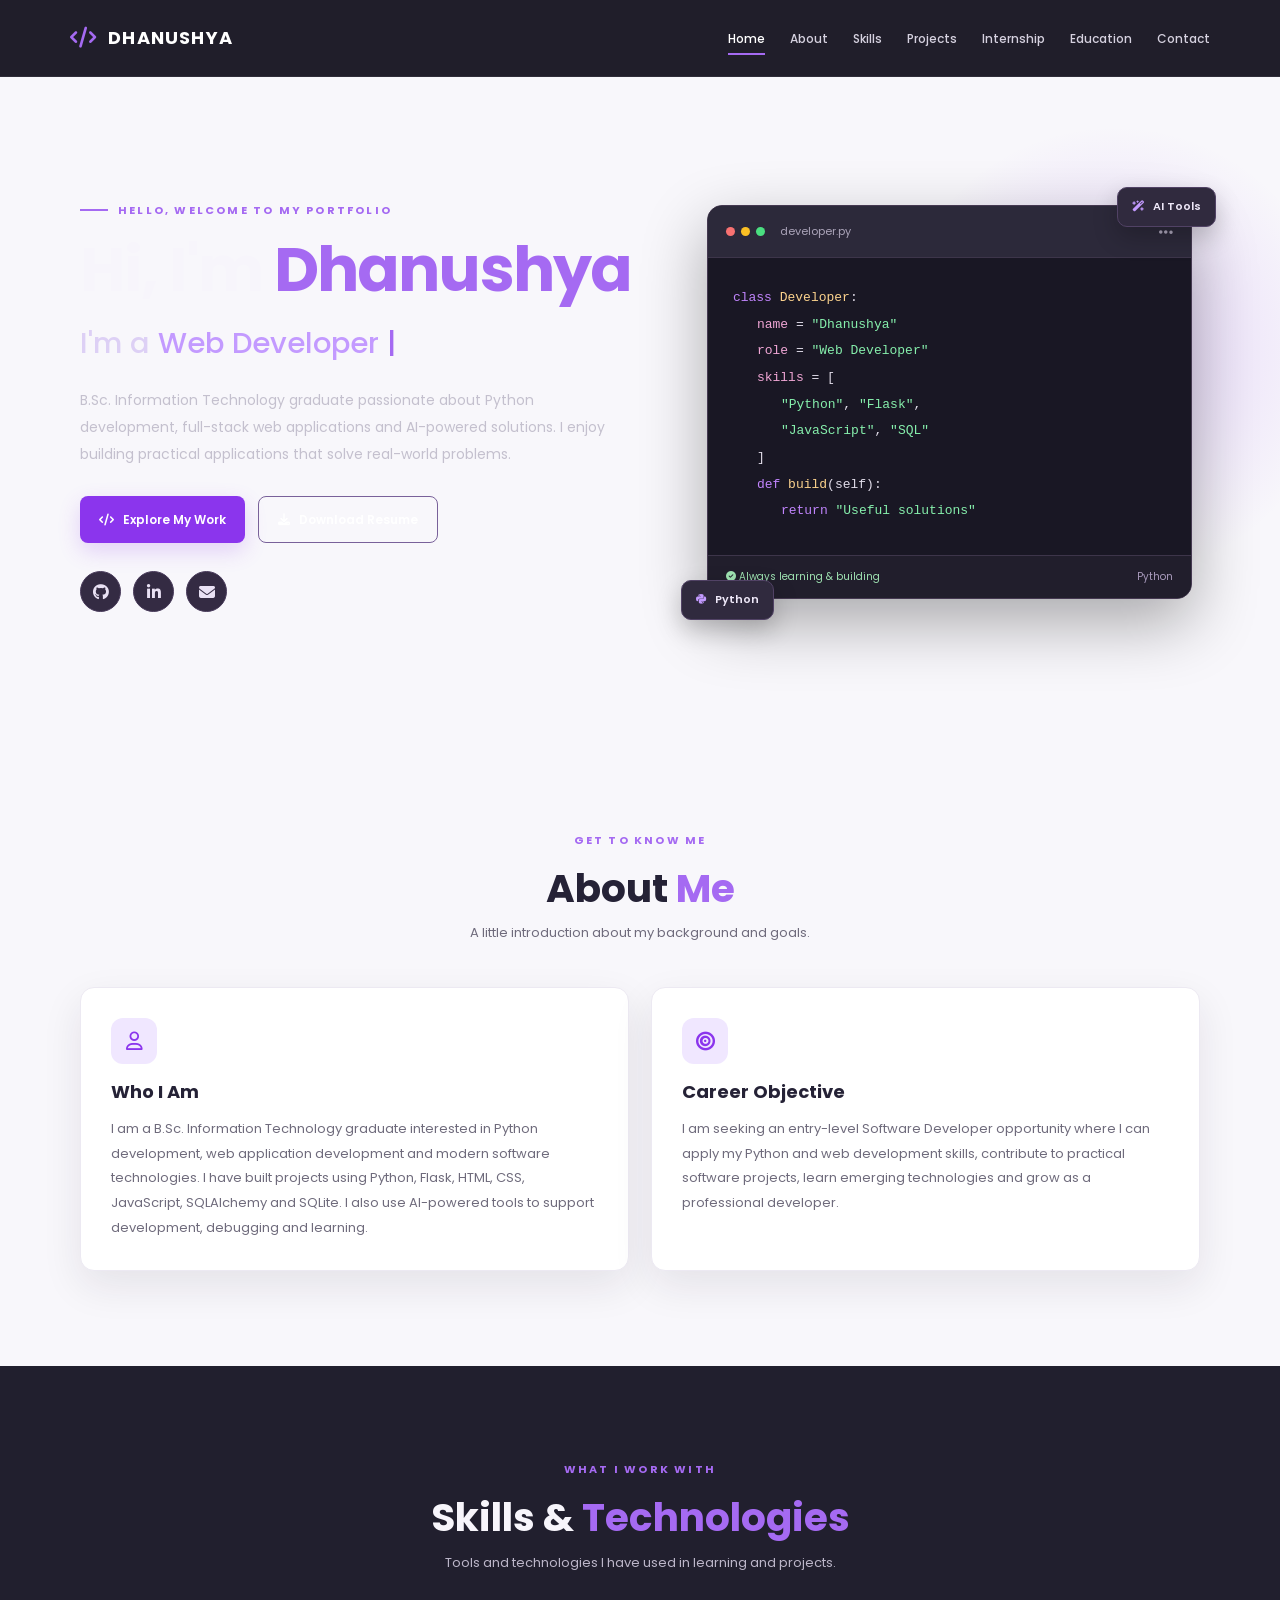
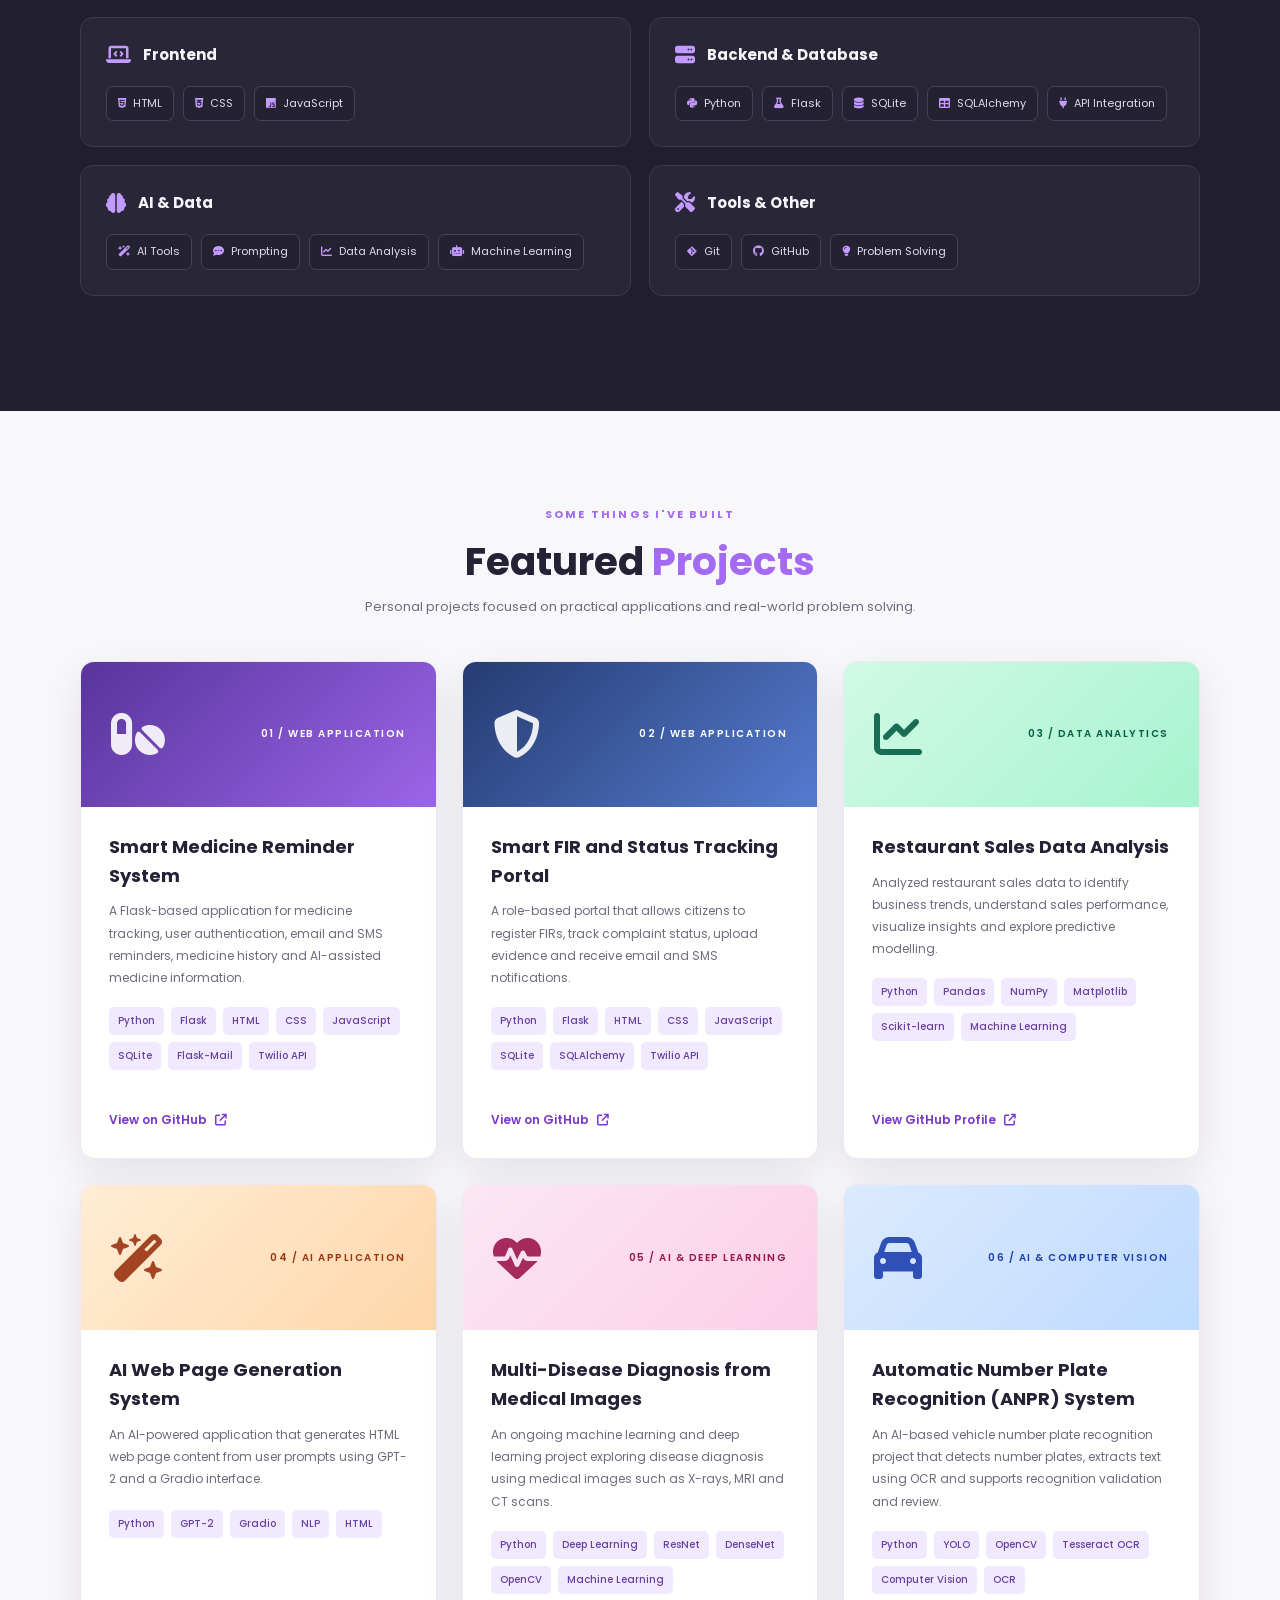
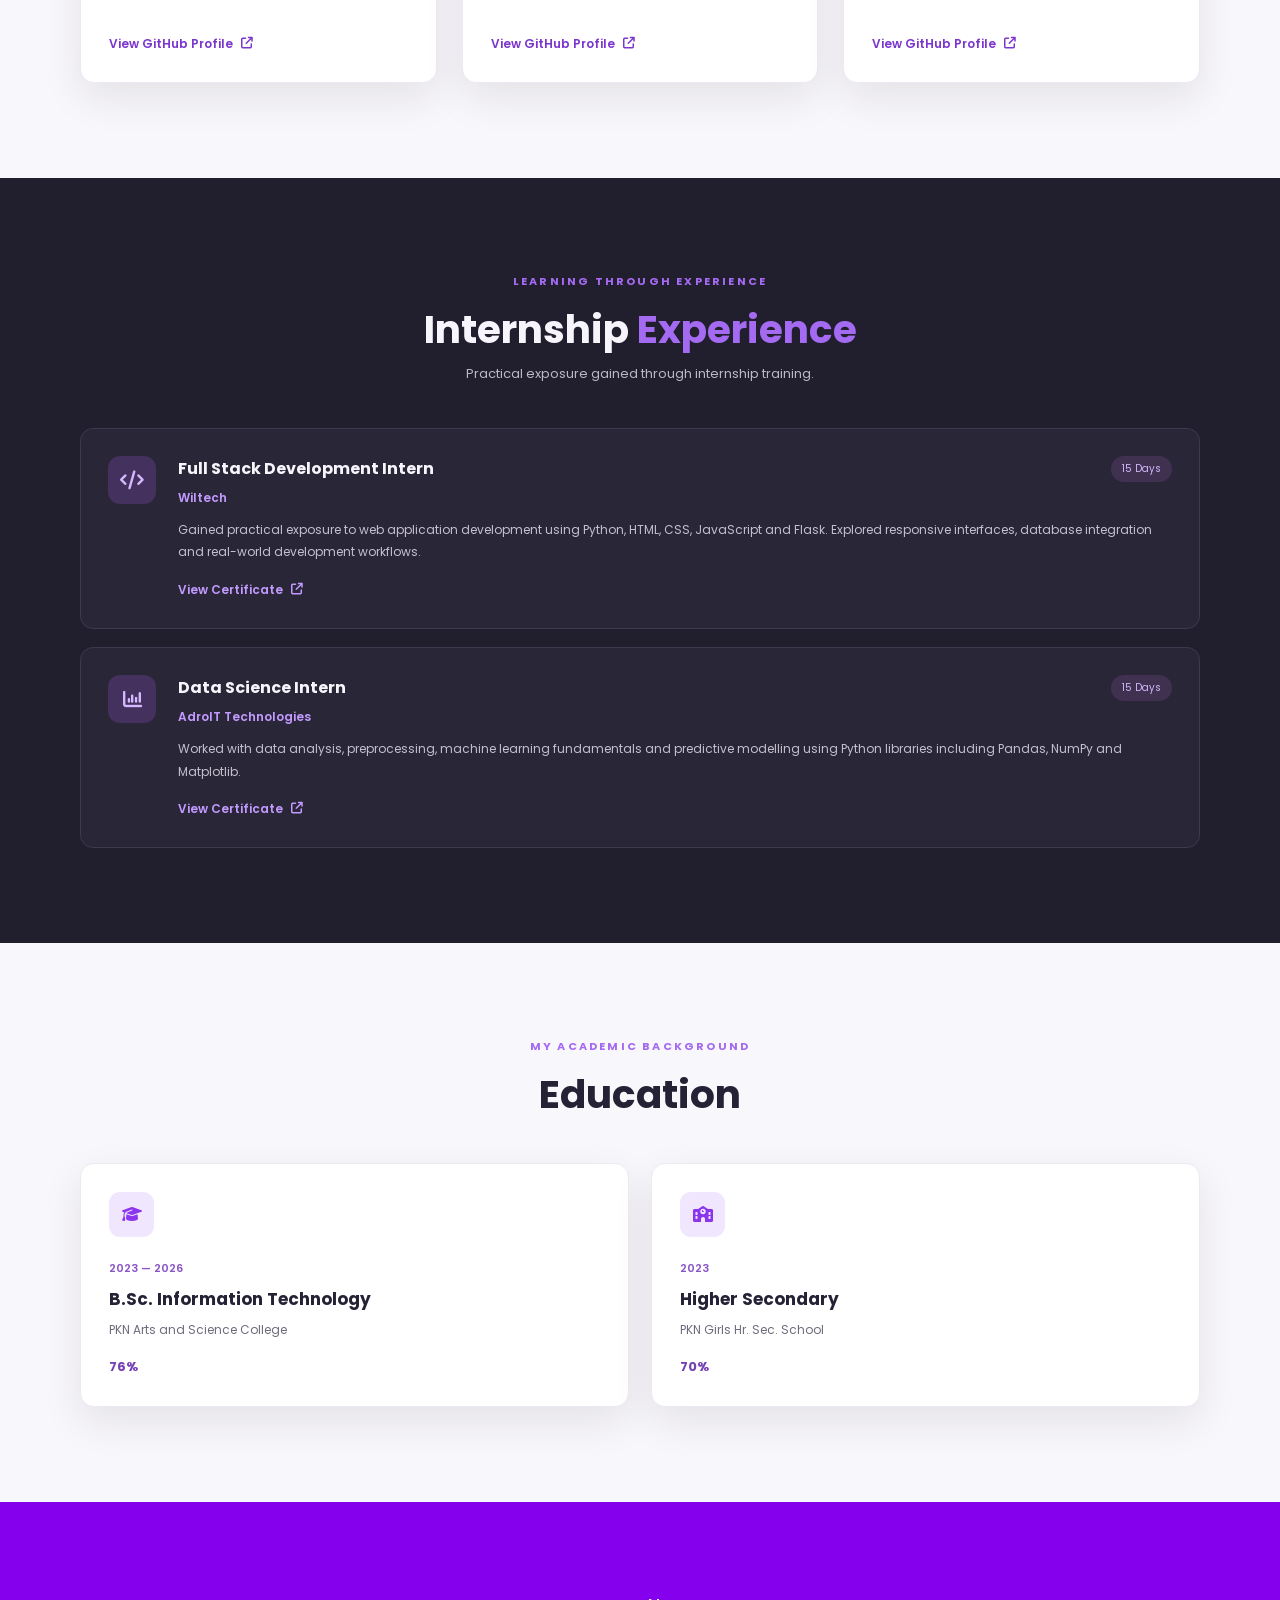
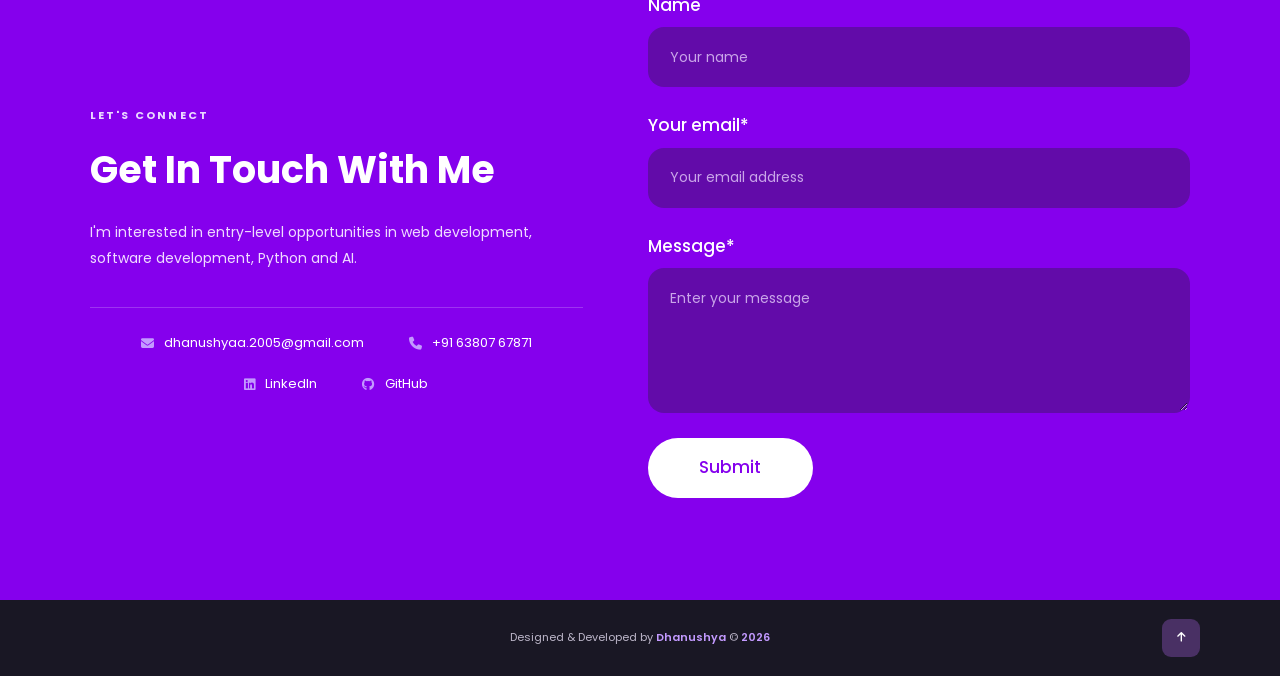
==== commit 93ece60c: "Update index.html" ====
--- a/portfolio/index.html
+++ b/portfolio/index.html
@@ -265,7 +265,7 @@
                         <span>Python</span><span>Pandas</span><span>NumPy</span>
                         <span>Matplotlib</span><span>Scikit-learn</span><span>Machine Learning</span>
                     </div>
-                    <a class="project-link" href="https://github.com/Dhanushya-A" target="_blank" rel="noopener noreferrer">
+                    <a class="project-link" href="https://github.com/Dhanushya-A/Restaurant-Sales-Data-Analysis-And-Insights.git" target="_blank" rel="noopener noreferrer">
                         View GitHub Profile <i class="fa-solid fa-arrow-up-right-from-square"></i>
                     </a>
                 </div>
@@ -283,7 +283,7 @@
                         <span>Python</span><span>GPT-2</span><span>Gradio</span>
                         <span>NLP</span><span>HTML</span>
                     </div>
-                    <a class="project-link" href="https://github.com/Dhanushya-A" target="_blank" rel="noopener noreferrer">
+                    <a class="project-link" href="https://github.com/Dhanushya-A/Intelligent-web-page-generator.git" target="_blank" rel="noopener noreferrer">
                         View GitHub Profile <i class="fa-solid fa-arrow-up-right-from-square"></i>
                     </a>
                 </div>
@@ -301,7 +301,7 @@
                         <span>Python</span><span>Deep Learning</span><span>ResNet</span>
                         <span>DenseNet</span><span>OpenCV</span><span>Machine Learning</span>
                     </div>
-                    <a class="project-link" href="https://github.com/Dhanushya-A" target="_blank" rel="noopener noreferrer">
+                    <a class="project-link" href="https://github.com/Dhanushya-A/Multi-Disease-Diagnosis.git" target="_blank" rel="noopener noreferrer">
                         View GitHub Profile <i class="fa-solid fa-arrow-up-right-from-square"></i>
                     </a>
                 </div>
@@ -319,7 +319,7 @@
                         <span>Python</span><span>YOLO</span><span>OpenCV</span>
                         <span>Tesseract OCR</span><span>Computer Vision</span><span>OCR</span>
                     </div>
-                    <a class="project-link" href="https://github.com/Dhanushya-A" target="_blank" rel="noopener noreferrer">
+                    <a class="project-link" href="https://github.com/Dhanushya-A/ANPR_Project.git" target="_blank" rel="noopener noreferrer">
                         View GitHub Profile <i class="fa-solid fa-arrow-up-right-from-square"></i>
                     </a>
                 </div>
--- a/portfolio/style.css
+++ b/portfolio/style.css
@@ -802,7 +802,17 @@
         gap: 18px 25px;
     }
 
-   
+    .contact-details a {
+        font-size: 12px;
+    }
+}
+
+/* ANPR Project Card */
+.project-top-anpr {
+    background: linear-gradient(135deg, #dbeafe, #bfdbfe);
+    color: #1e40af;
+}
+
 /* Additional project card colors */
 .project-top-green {
     background: linear-gradient(135deg, #d1fae5, #a7f3d0);
@@ -858,8 +868,3 @@
         gap: 20px;
     }
 }
-
-    .contact-details a {
-        font-size: 12px;
-    }
-}
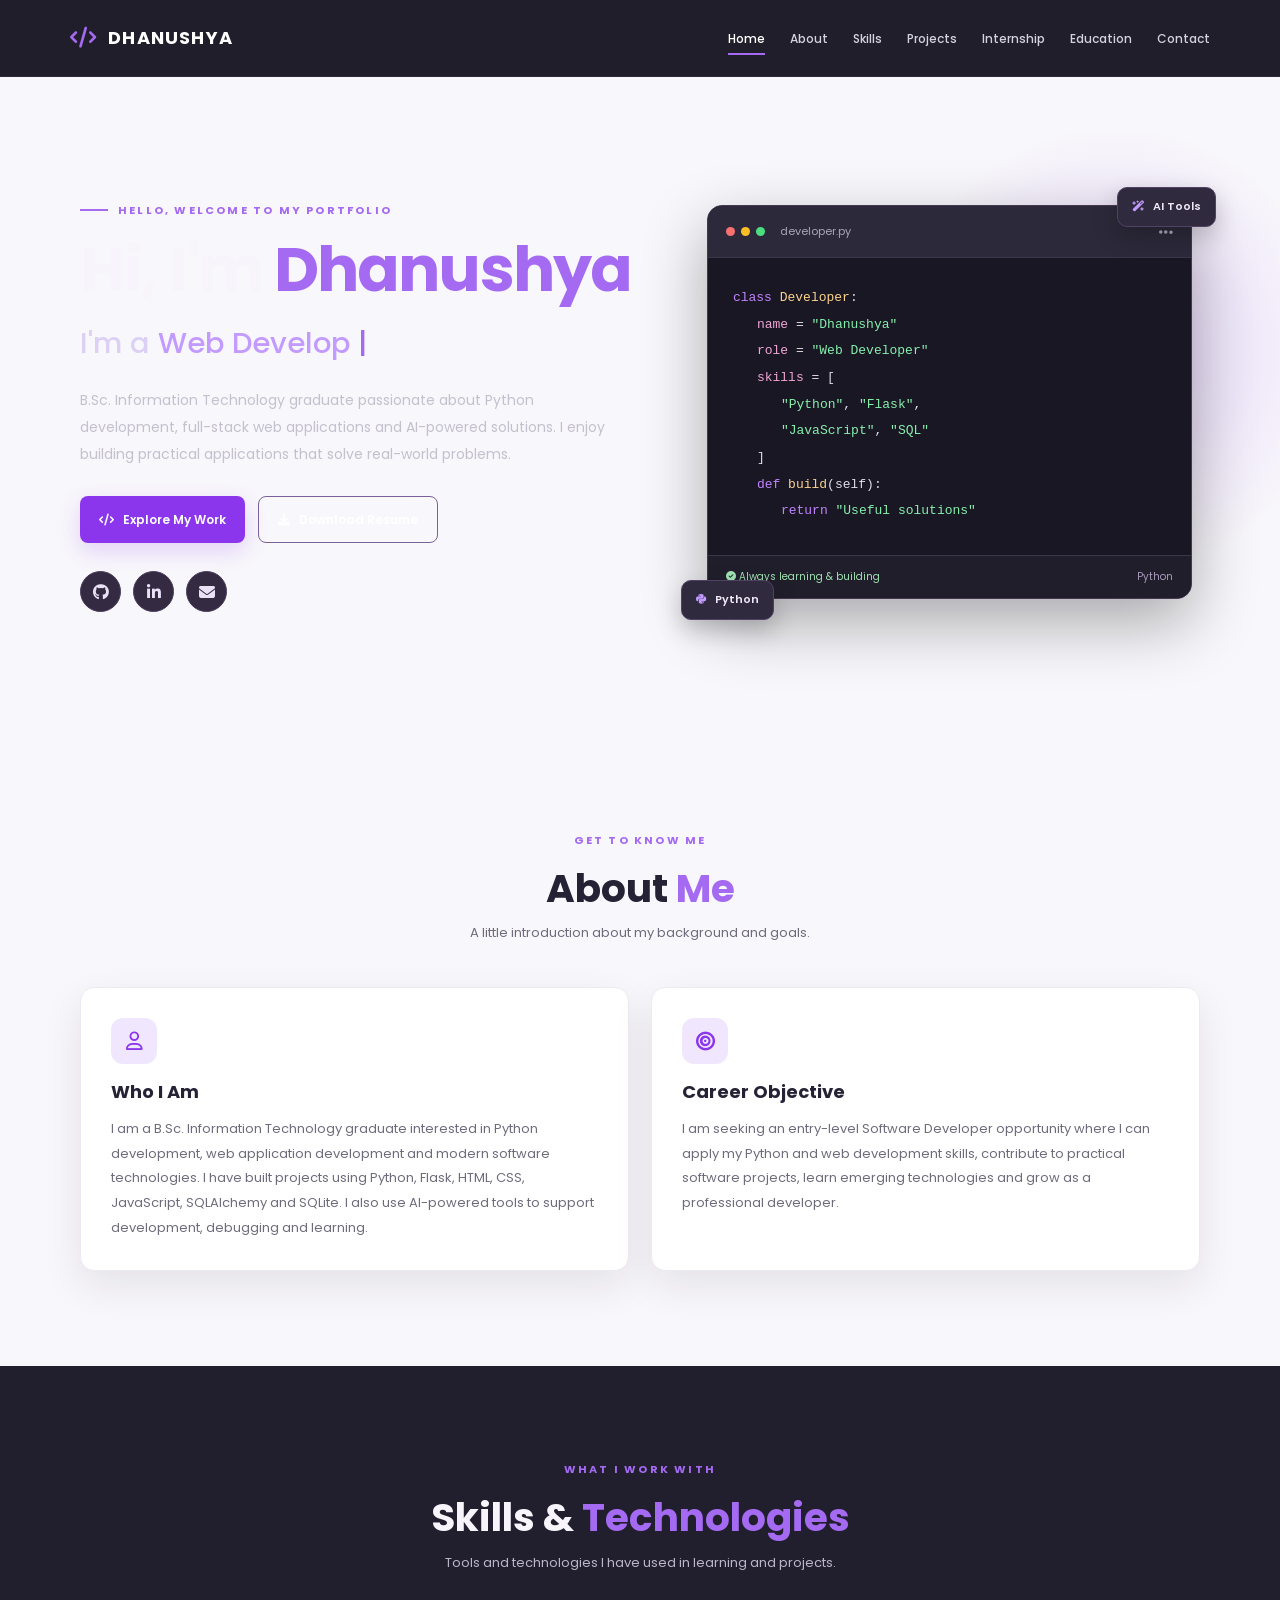
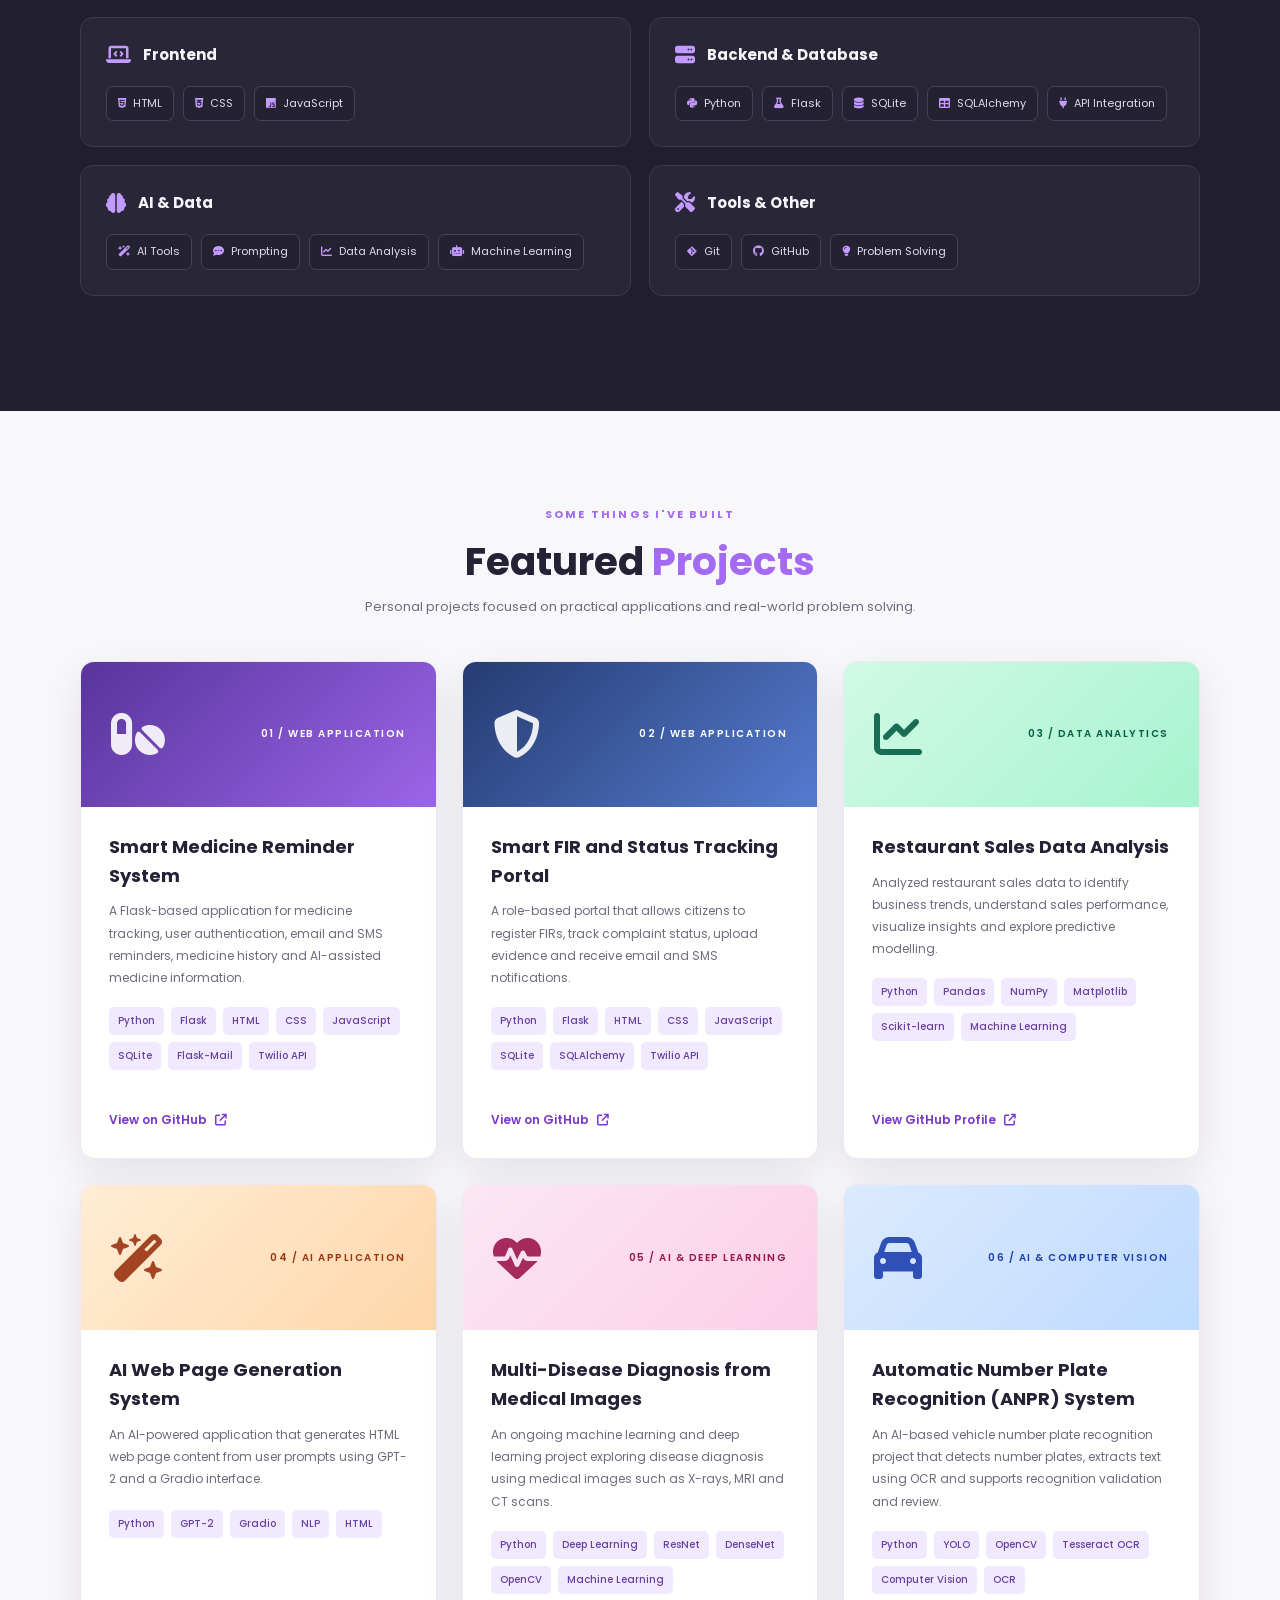
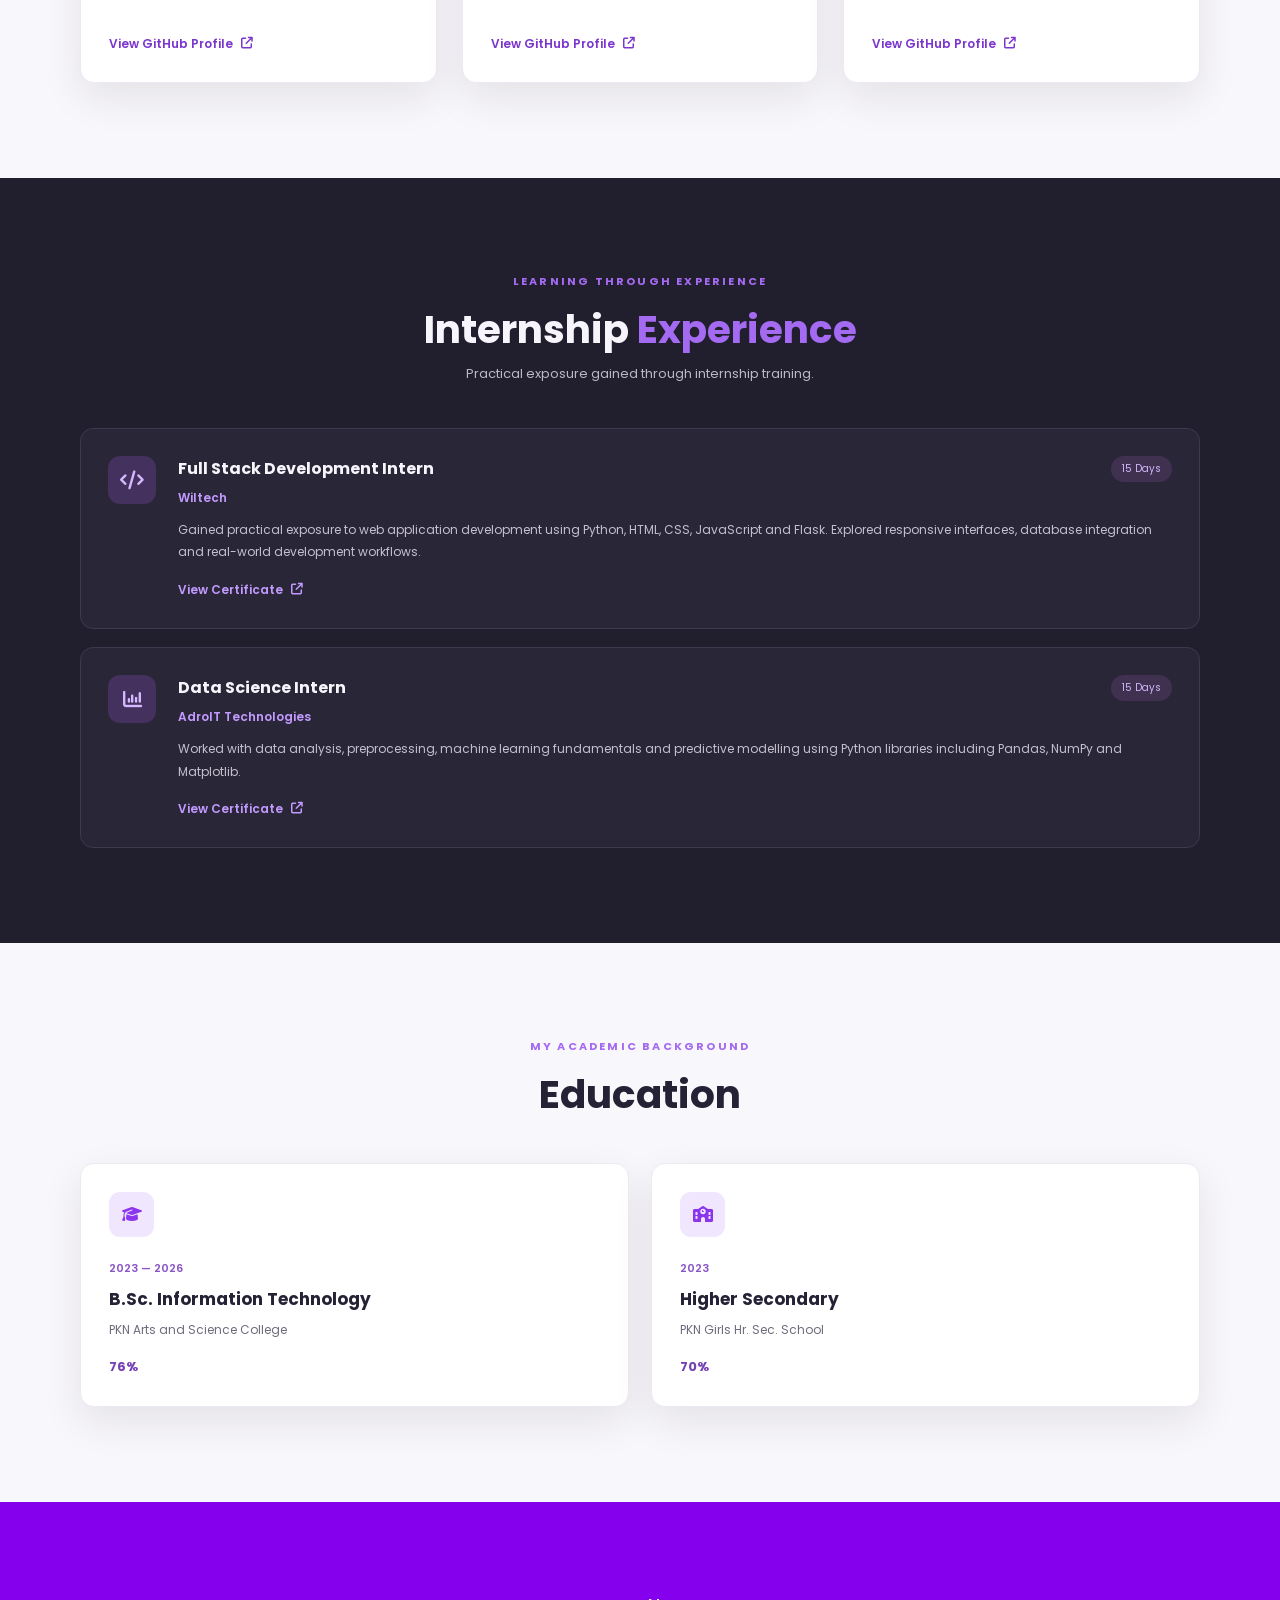
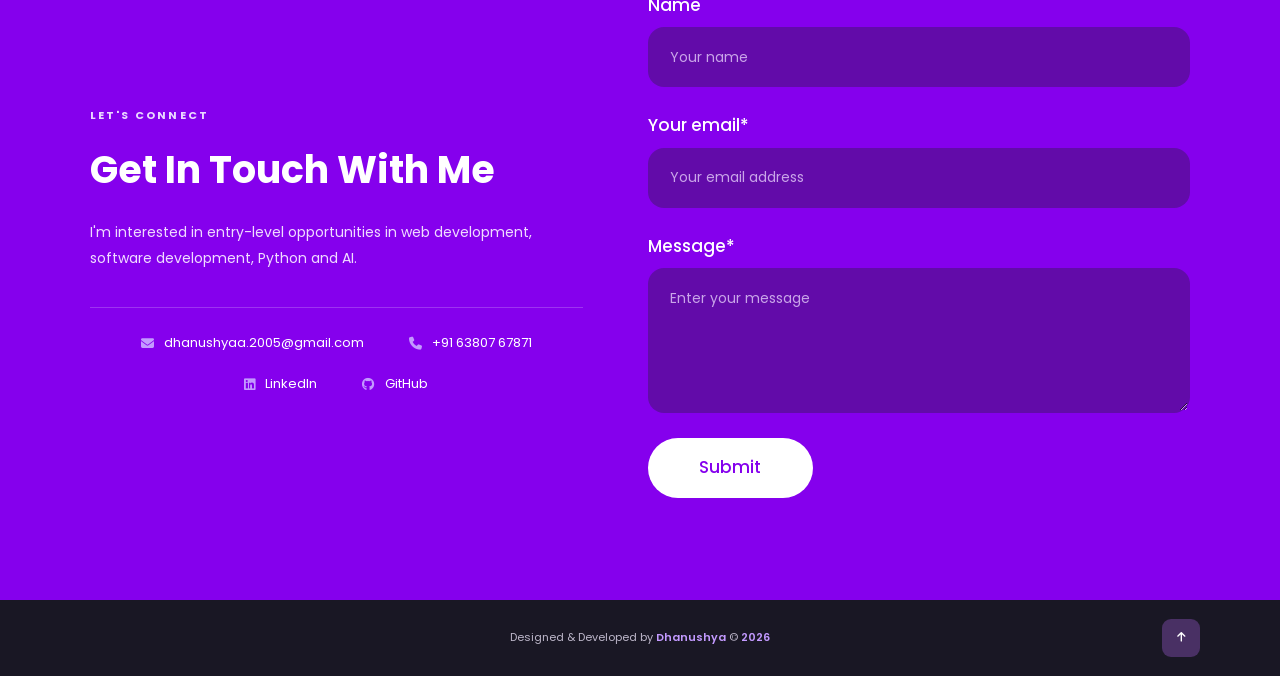
==== commit a5a7f415: "Update index.html" ====
--- a/portfolio/index.html
+++ b/portfolio/index.html
@@ -265,7 +265,7 @@
                         <span>Python</span><span>Pandas</span><span>NumPy</span>
                         <span>Matplotlib</span><span>Scikit-learn</span><span>Machine Learning</span>
                     </div>
-                    <a class="project-link" href="https://github.com/Dhanushya-A/Restaurant-Sales-Data-Analysis-And-Insights.git" target="_blank" rel="noopener noreferrer">
+                    <a class="project-link" href="https://github.com/Dhanushya-A/Restaurant-Sales-Data-Analysis-And-Insights" target="_blank" rel="noopener noreferrer">
                         View GitHub Profile <i class="fa-solid fa-arrow-up-right-from-square"></i>
                     </a>
                 </div>
@@ -283,7 +283,7 @@
                         <span>Python</span><span>GPT-2</span><span>Gradio</span>
                         <span>NLP</span><span>HTML</span>
                     </div>
-                    <a class="project-link" href="https://github.com/Dhanushya-A/Intelligent-web-page-generator.git" target="_blank" rel="noopener noreferrer">
+                    <a class="project-link" href="https://github.com/Dhanushya-A/Intelligent-web-page-generator" target="_blank" rel="noopener noreferrer">
                         View GitHub Profile <i class="fa-solid fa-arrow-up-right-from-square"></i>
                     </a>
                 </div>
@@ -301,7 +301,7 @@
                         <span>Python</span><span>Deep Learning</span><span>ResNet</span>
                         <span>DenseNet</span><span>OpenCV</span><span>Machine Learning</span>
                     </div>
-                    <a class="project-link" href="https://github.com/Dhanushya-A/Multi-Disease-Diagnosis.git" target="_blank" rel="noopener noreferrer">
+                    <a class="project-link" href="https://github.com/Dhanushya-A/Multi-Disease-Diagnosis" target="_blank" rel="noopener noreferrer">
                         View GitHub Profile <i class="fa-solid fa-arrow-up-right-from-square"></i>
                     </a>
                 </div>
@@ -319,7 +319,7 @@
                         <span>Python</span><span>YOLO</span><span>OpenCV</span>
                         <span>Tesseract OCR</span><span>Computer Vision</span><span>OCR</span>
                     </div>
-                    <a class="project-link" href="https://github.com/Dhanushya-A/ANPR_Project.git" target="_blank" rel="noopener noreferrer">
+                    <a class="project-link" href="https://github.com/Dhanushya-A/ANPR_Project" target="_blank" rel="noopener noreferrer">
                         View GitHub Profile <i class="fa-solid fa-arrow-up-right-from-square"></i>
                     </a>
                 </div>
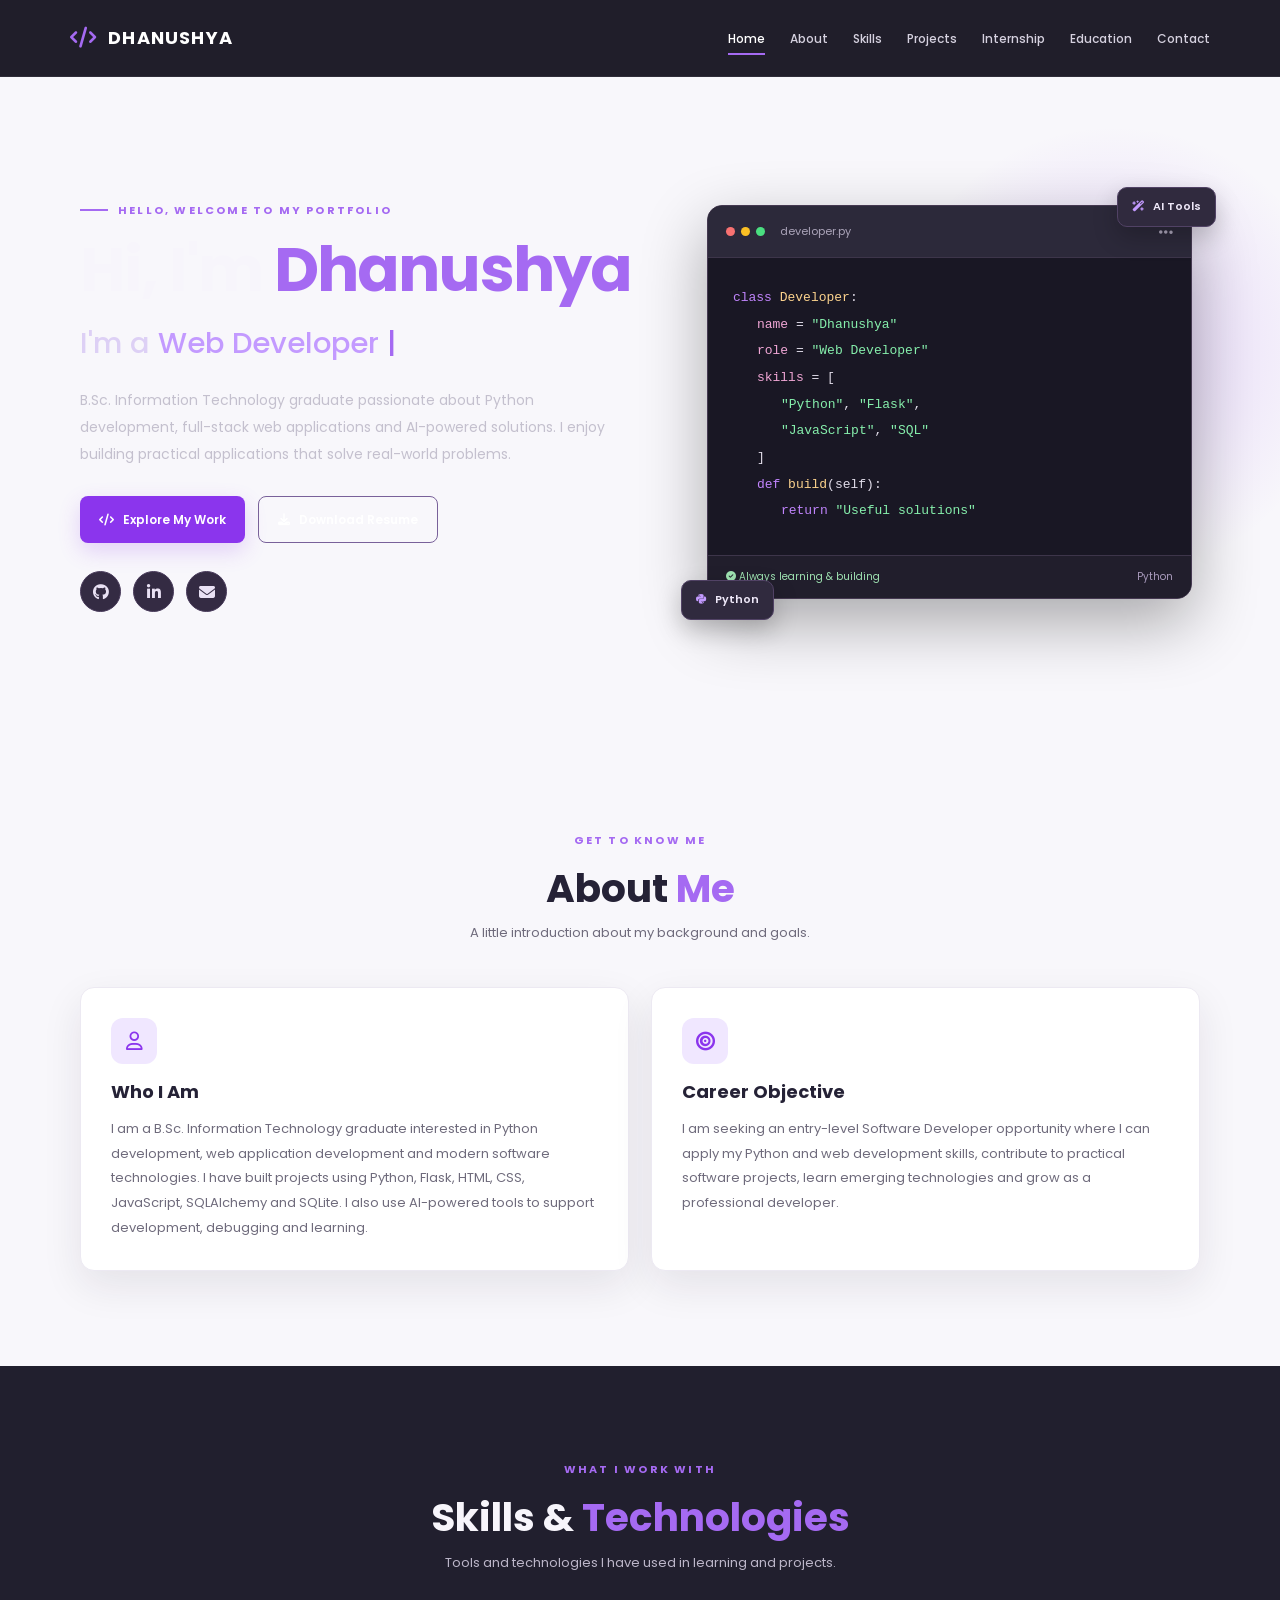
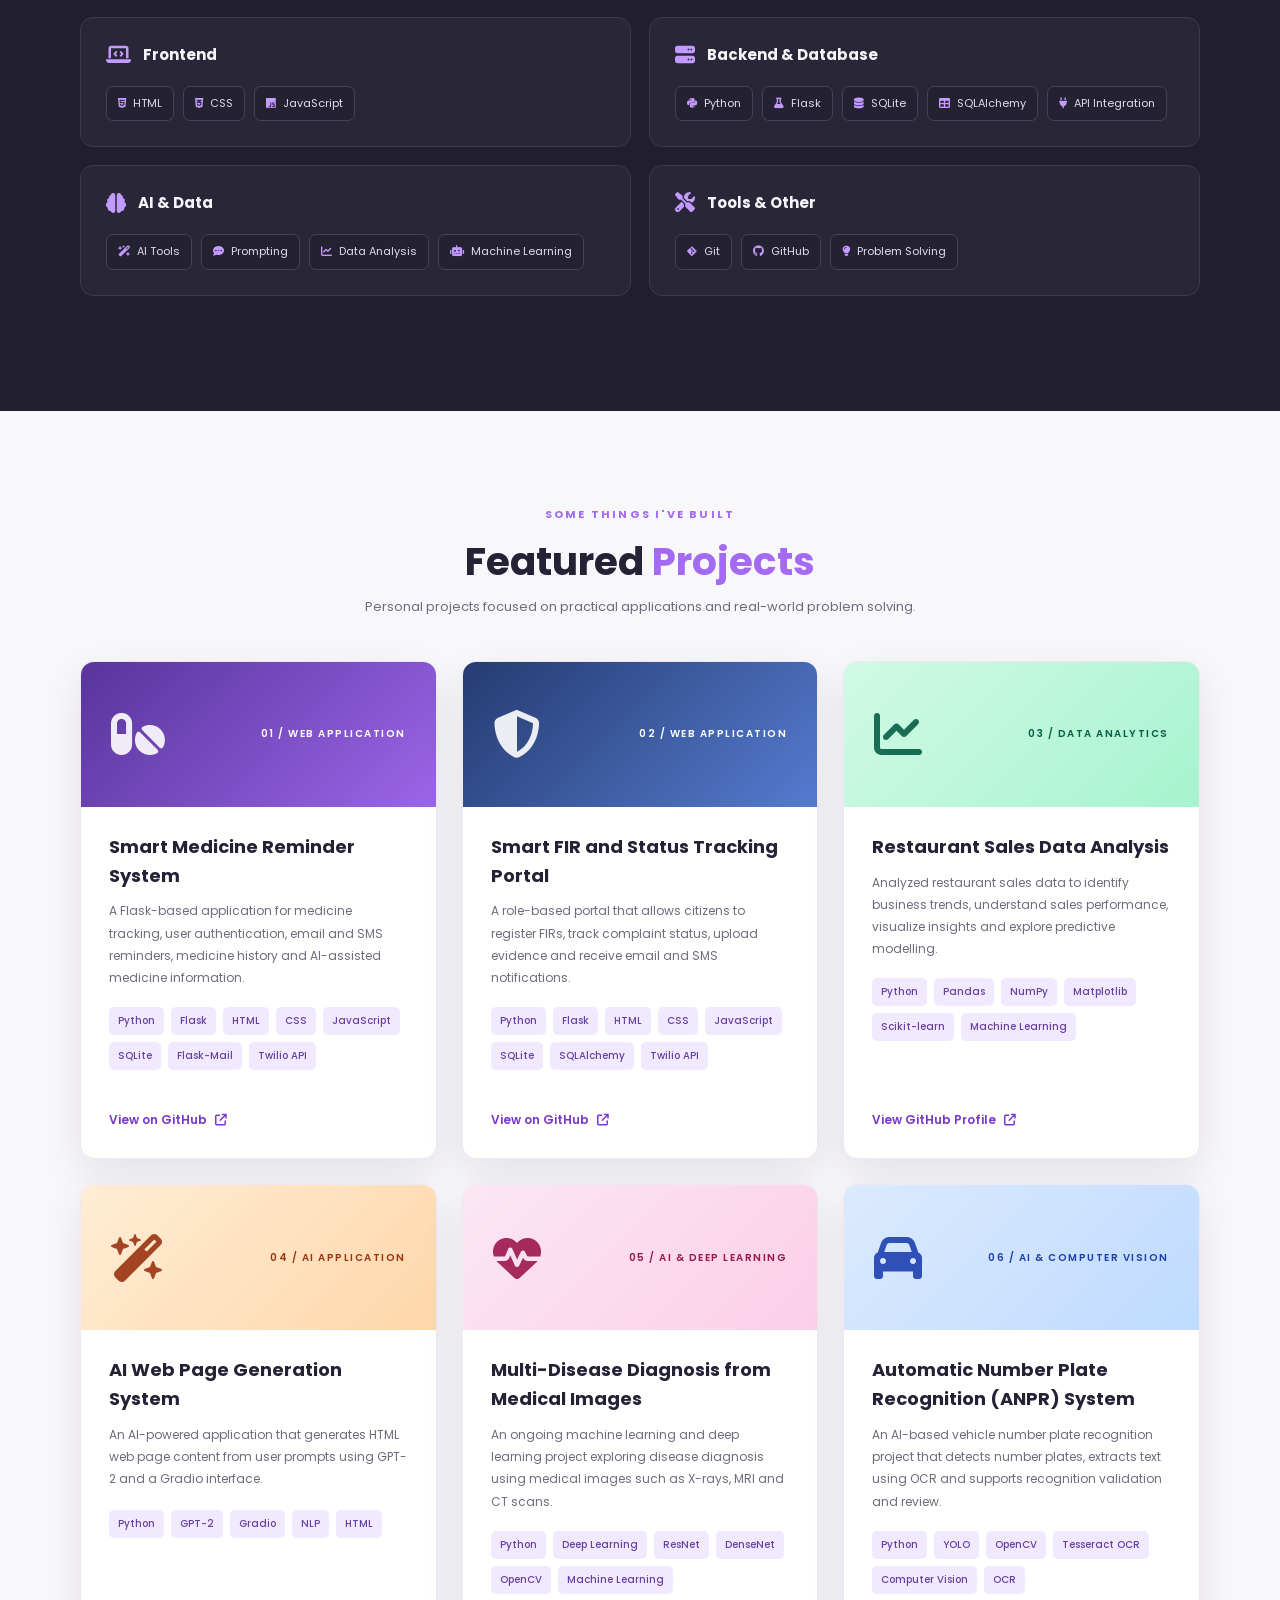
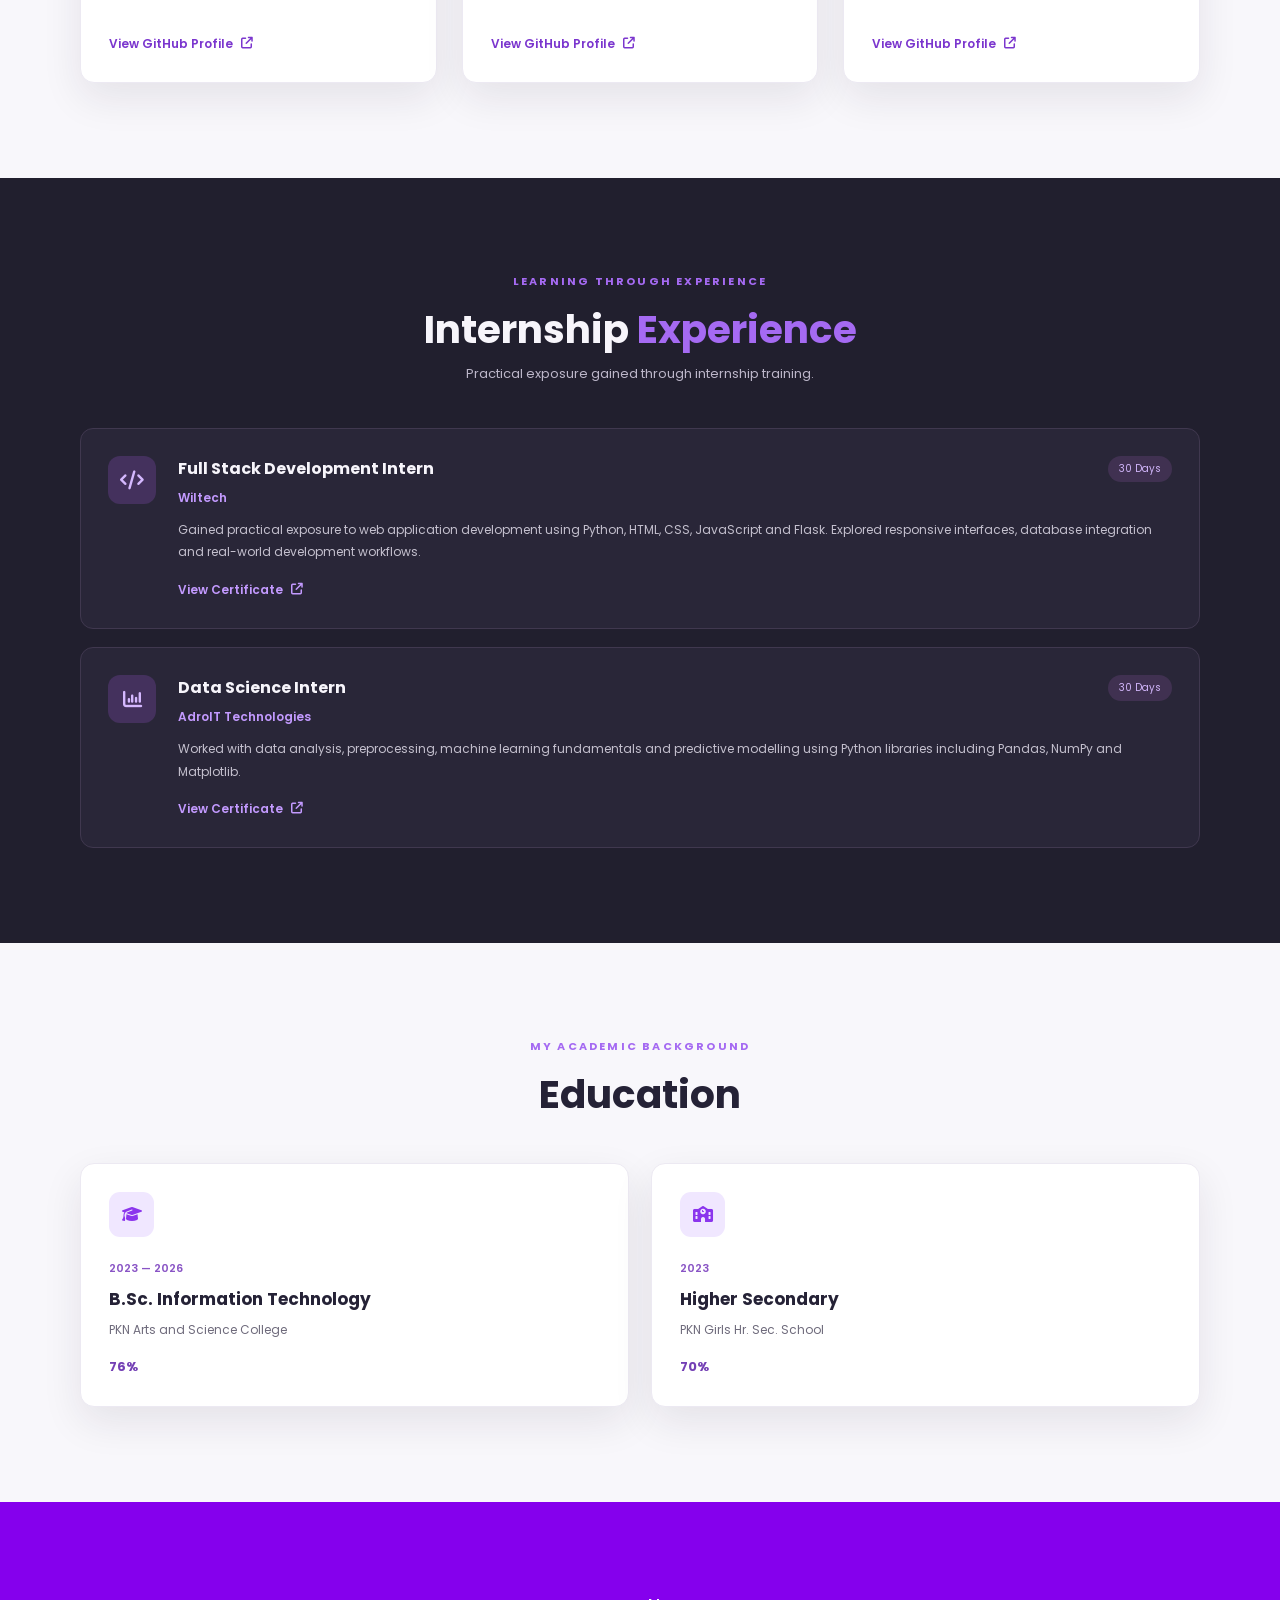
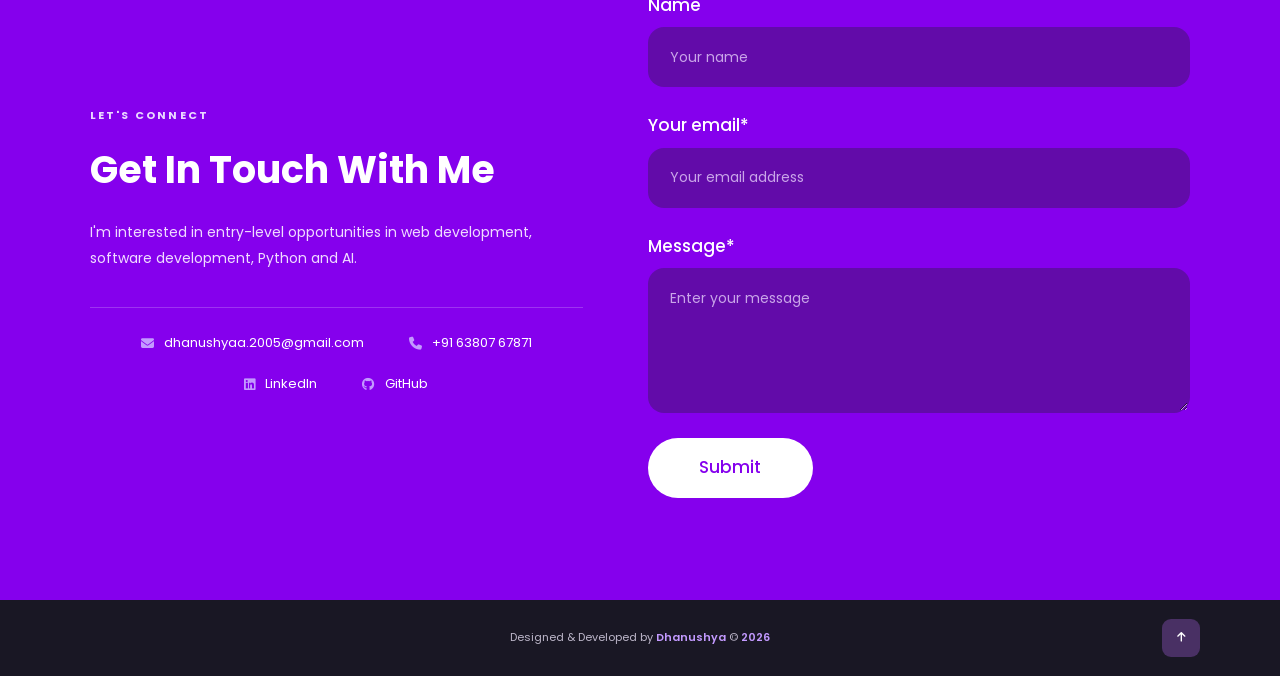
==== commit 9cc55009: "Update index.html" ====
--- a/portfolio/index.html
+++ b/portfolio/index.html
@@ -342,7 +342,7 @@
                 <div class="experience-body">
                     <div class="experience-heading">
                         <h3>Full Stack Development Intern</h3>
-                        <span>15 Days</span>
+                        <span>30 Days</span>
                     </div>
                     <p class="company-name">Wiltech</p>
                     <p>Gained practical exposure to web application development using Python, HTML, CSS, JavaScript and Flask. Explored responsive interfaces, database integration and real-world development workflows.</p>
@@ -357,7 +357,7 @@
                 <div class="experience-body">
                     <div class="experience-heading">
                         <h3>Data Science Intern</h3>
-                        <span>15 Days</span>
+                        <span>30 Days</span>
                     </div>
                     <p class="company-name">AdroIT Technologies</p>
                     <p>Worked with data analysis, preprocessing, machine learning fundamentals and predictive modelling using Python libraries including Pandas, NumPy and Matplotlib.</p>
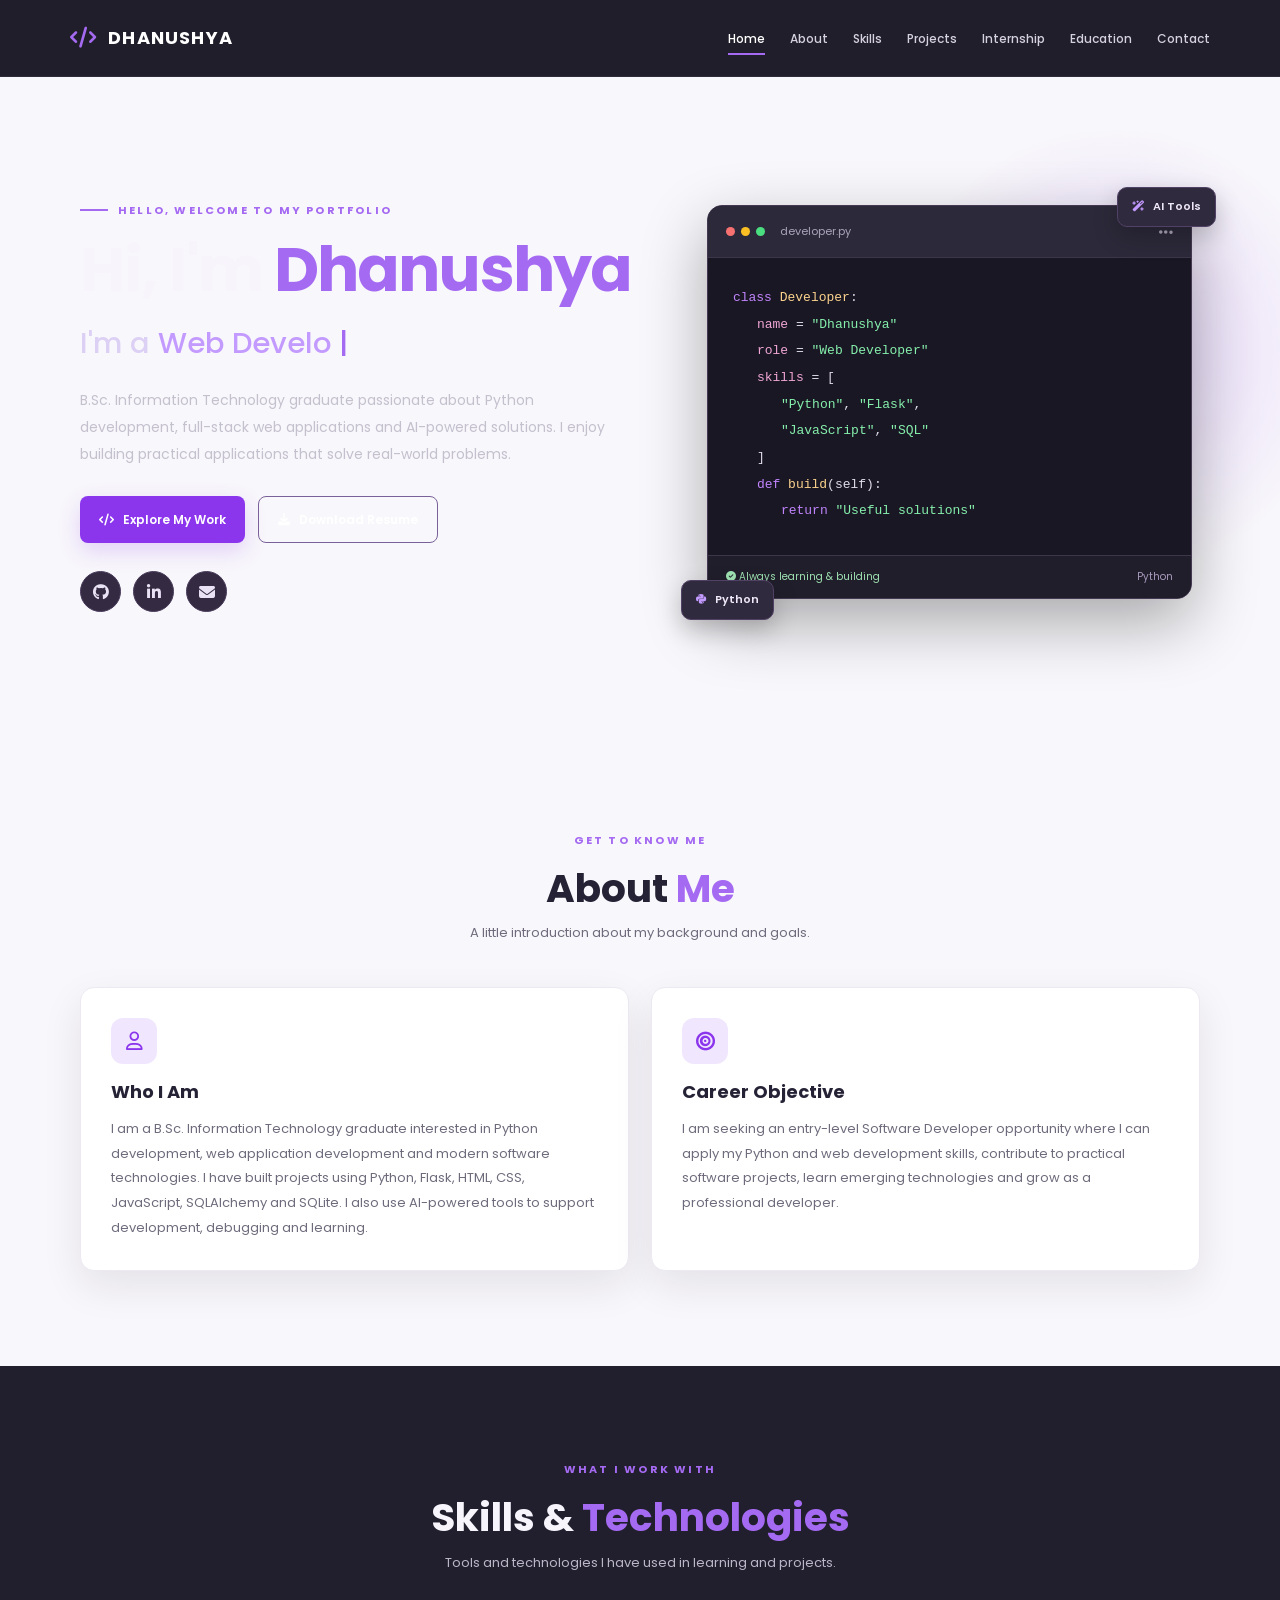
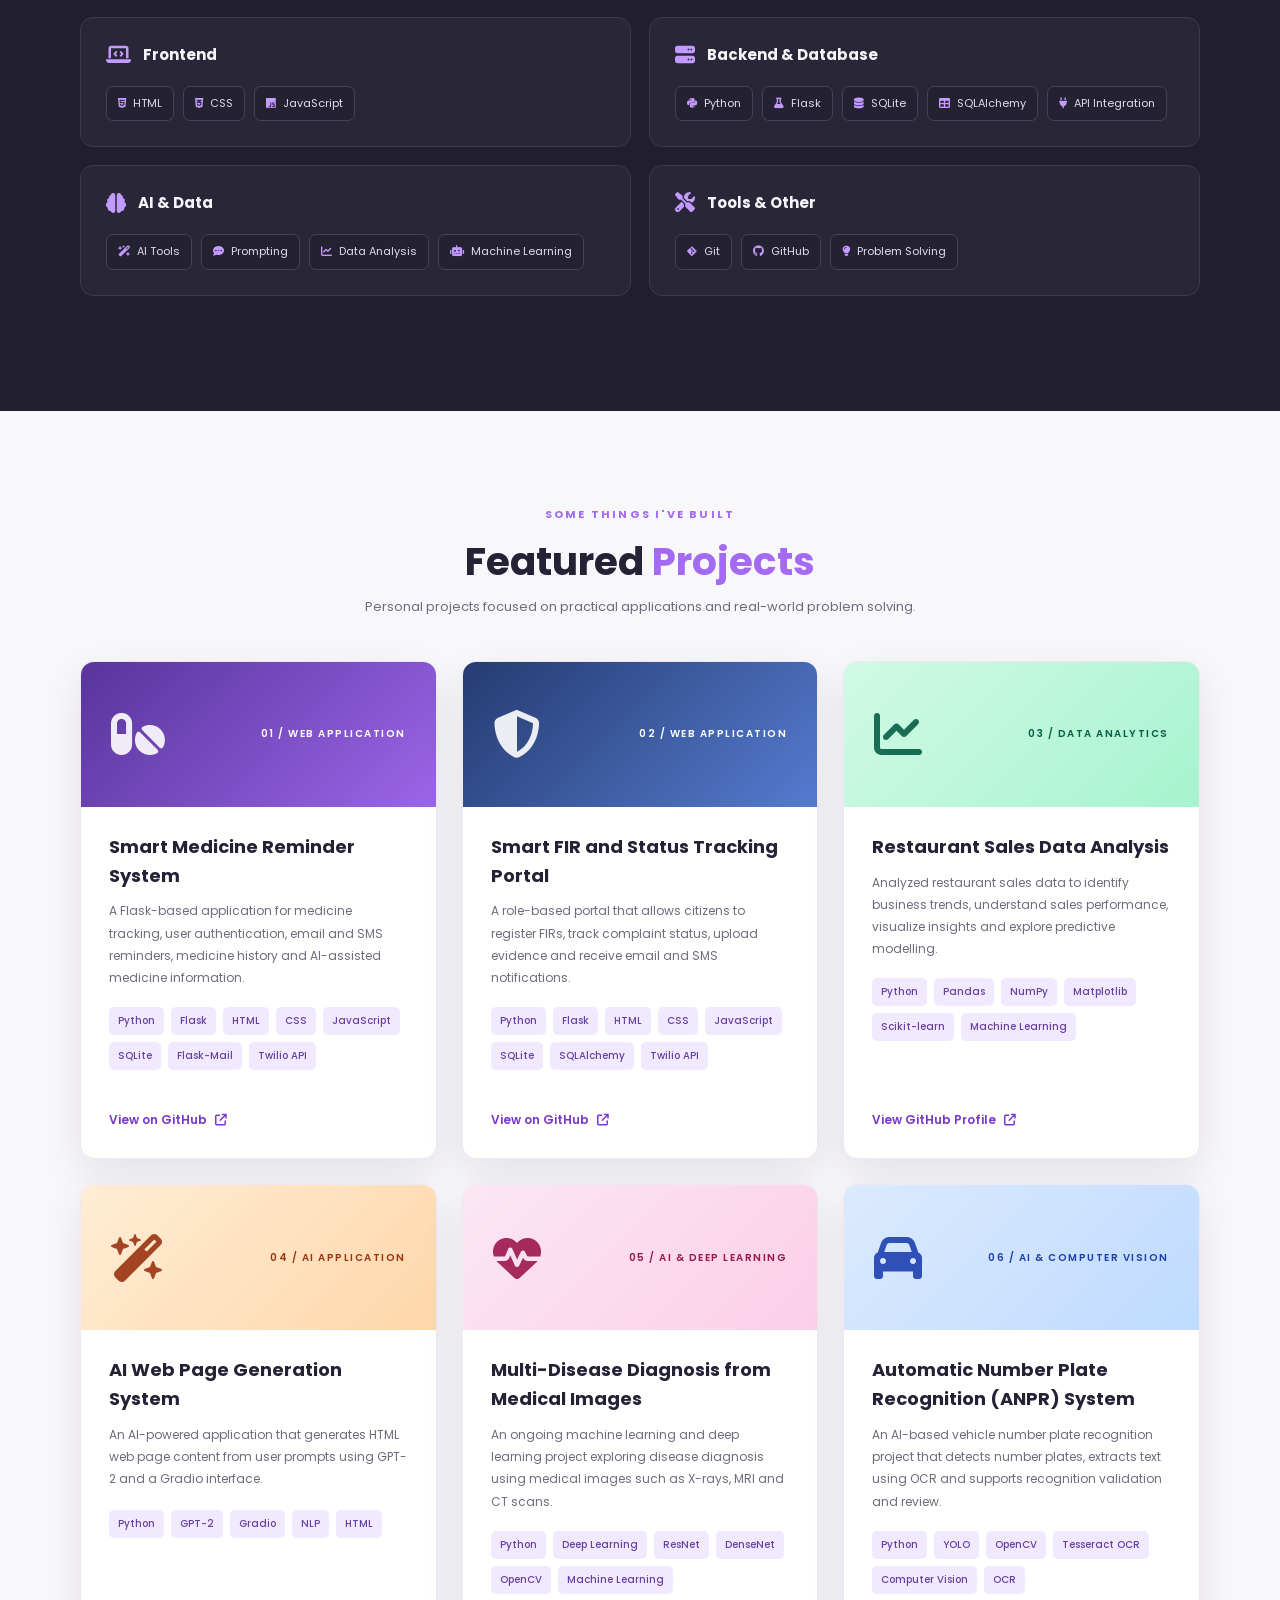
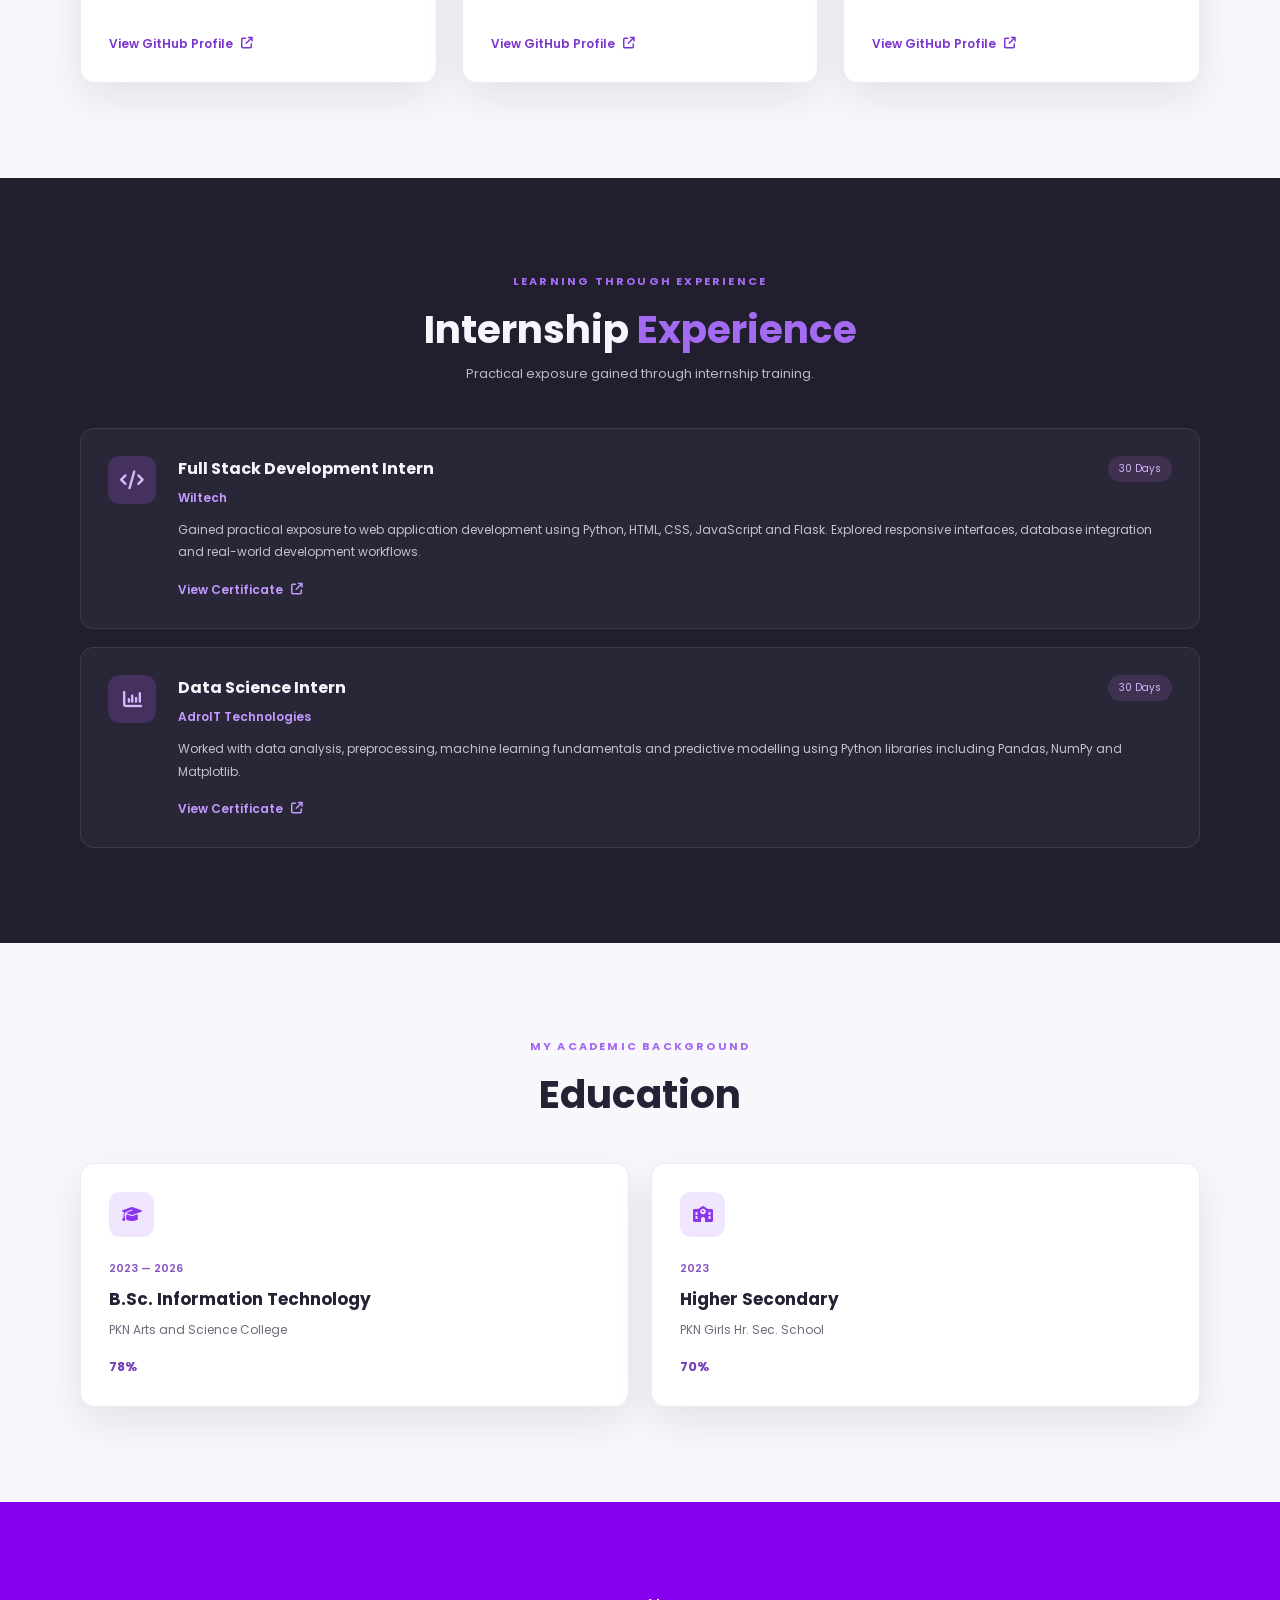
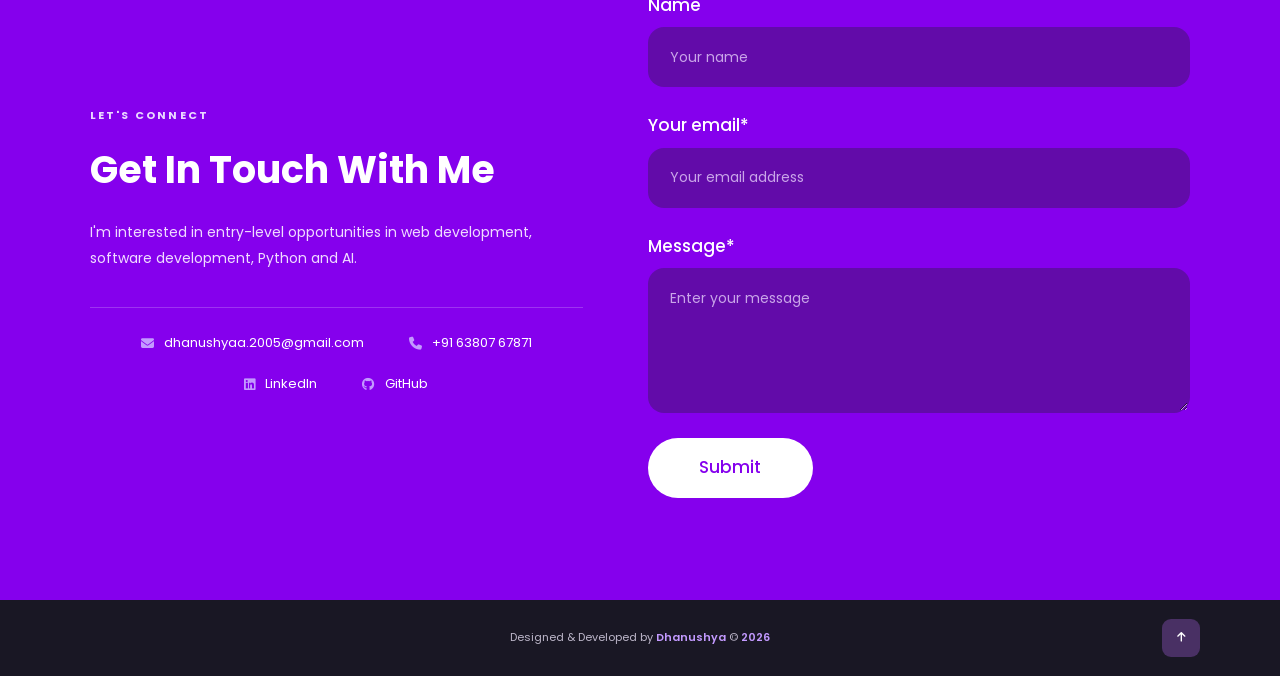
==== commit 7641b17d: "Update index.html" ====
--- a/portfolio/index.html
+++ b/portfolio/index.html
@@ -382,7 +382,7 @@
                 <span class="education-year">2023 — 2026</span>
                 <h3>B.Sc. Information Technology</h3>
                 <p>PKN Arts and Science College</p>
-                <strong>76%</strong>
+                <strong>78%</strong>
             </article>
 
             <article class="education-card reveal">
